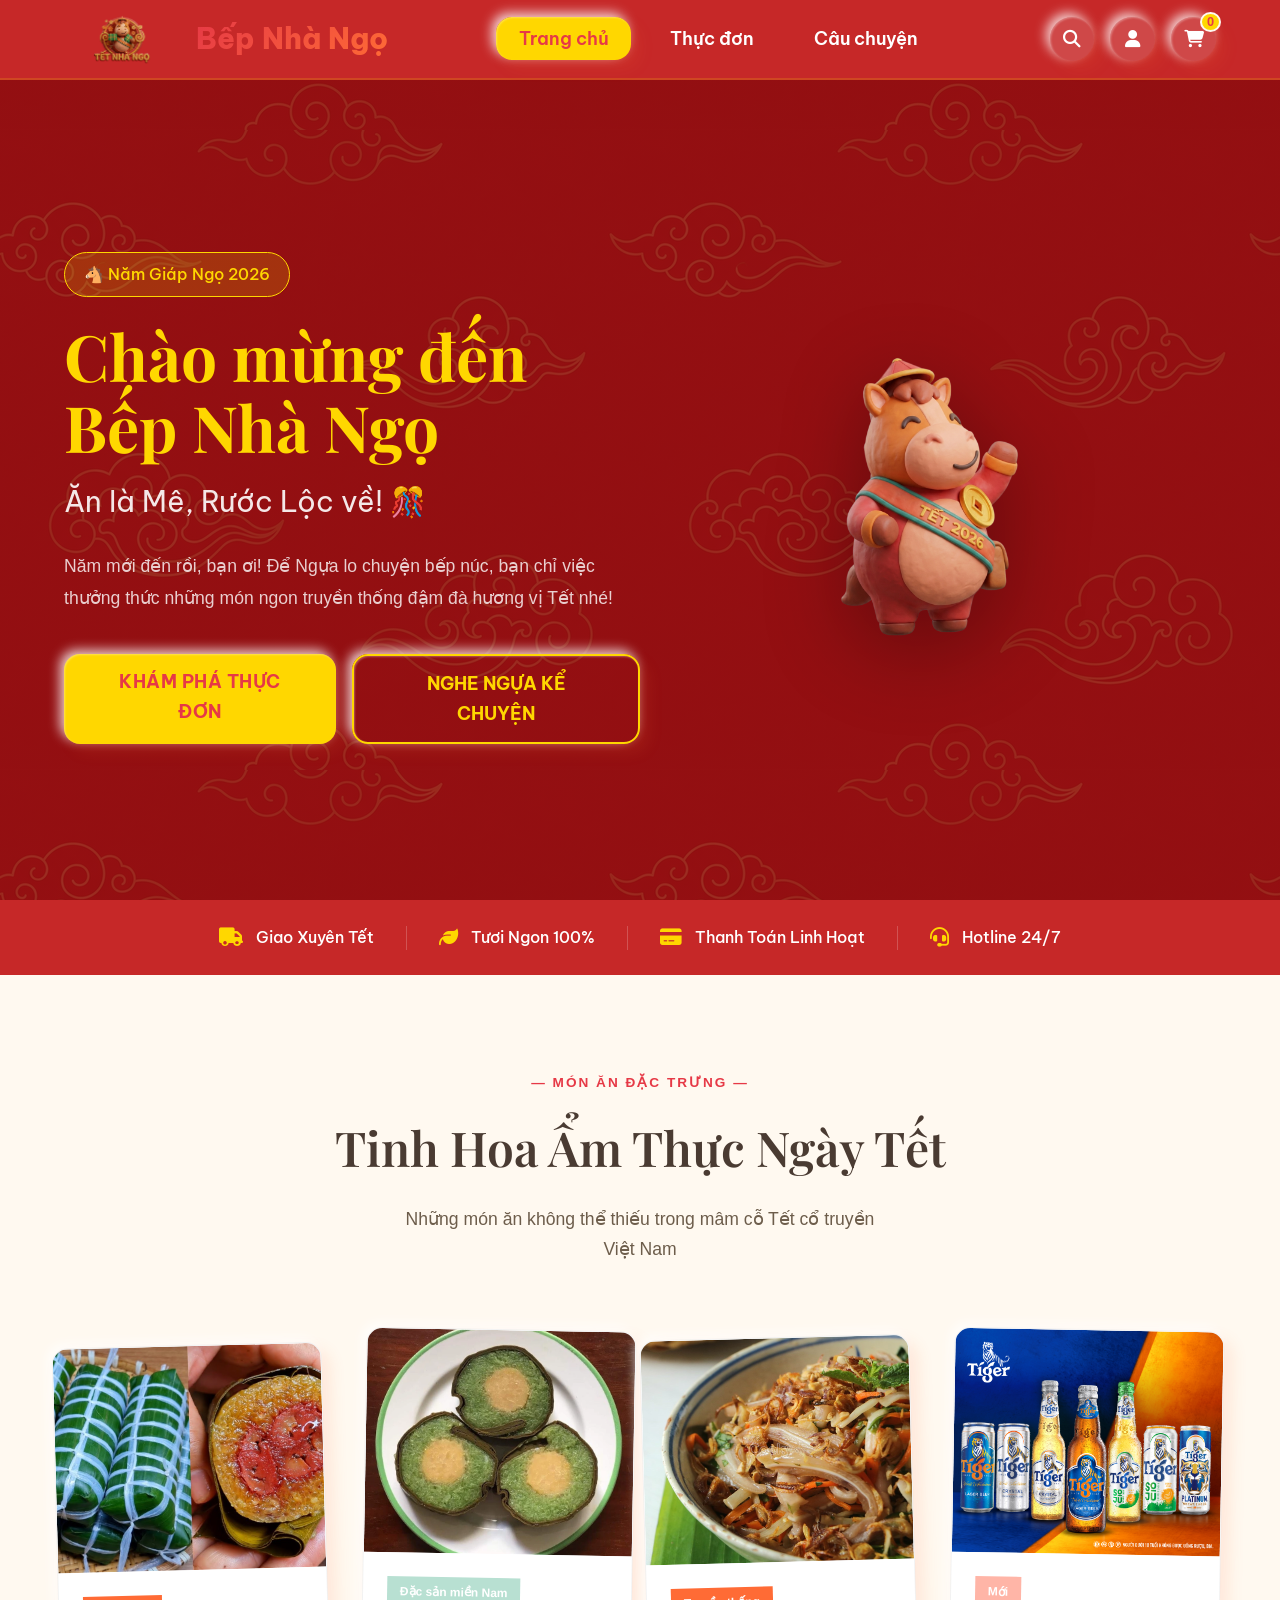
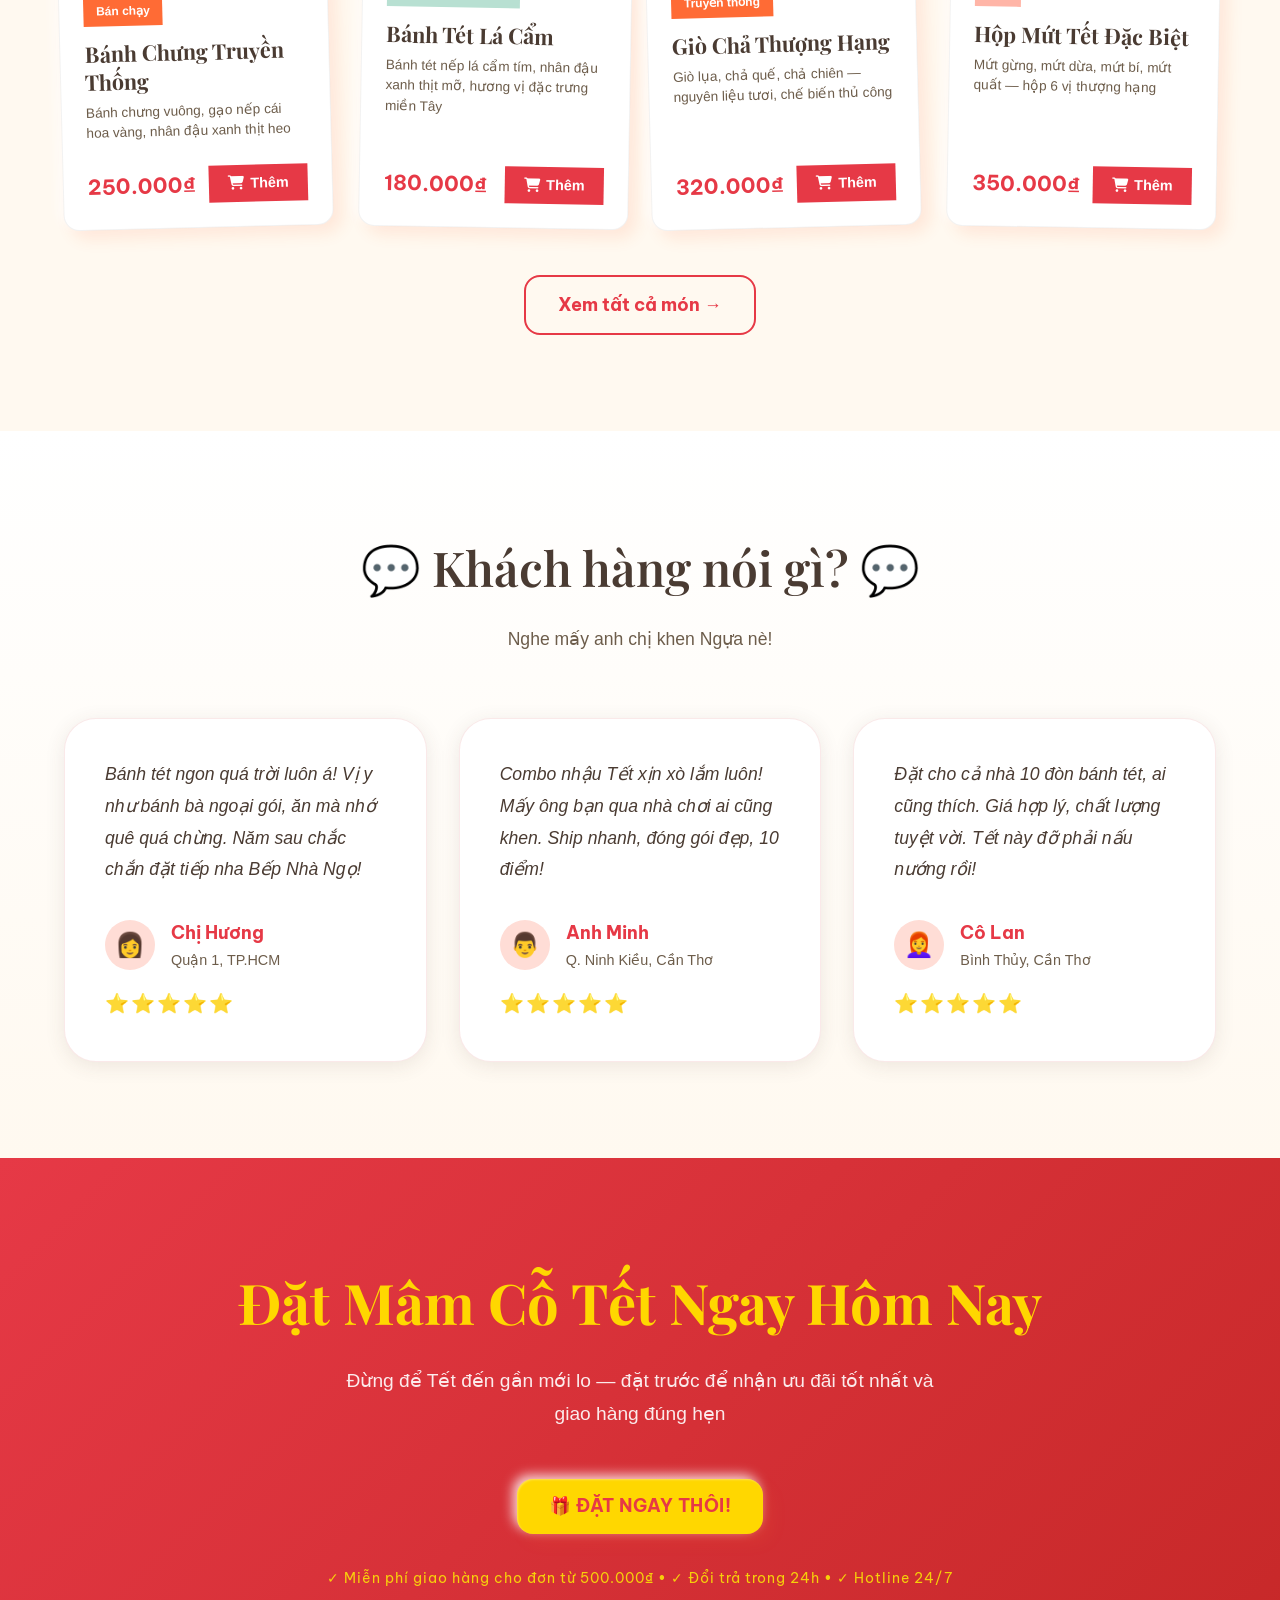
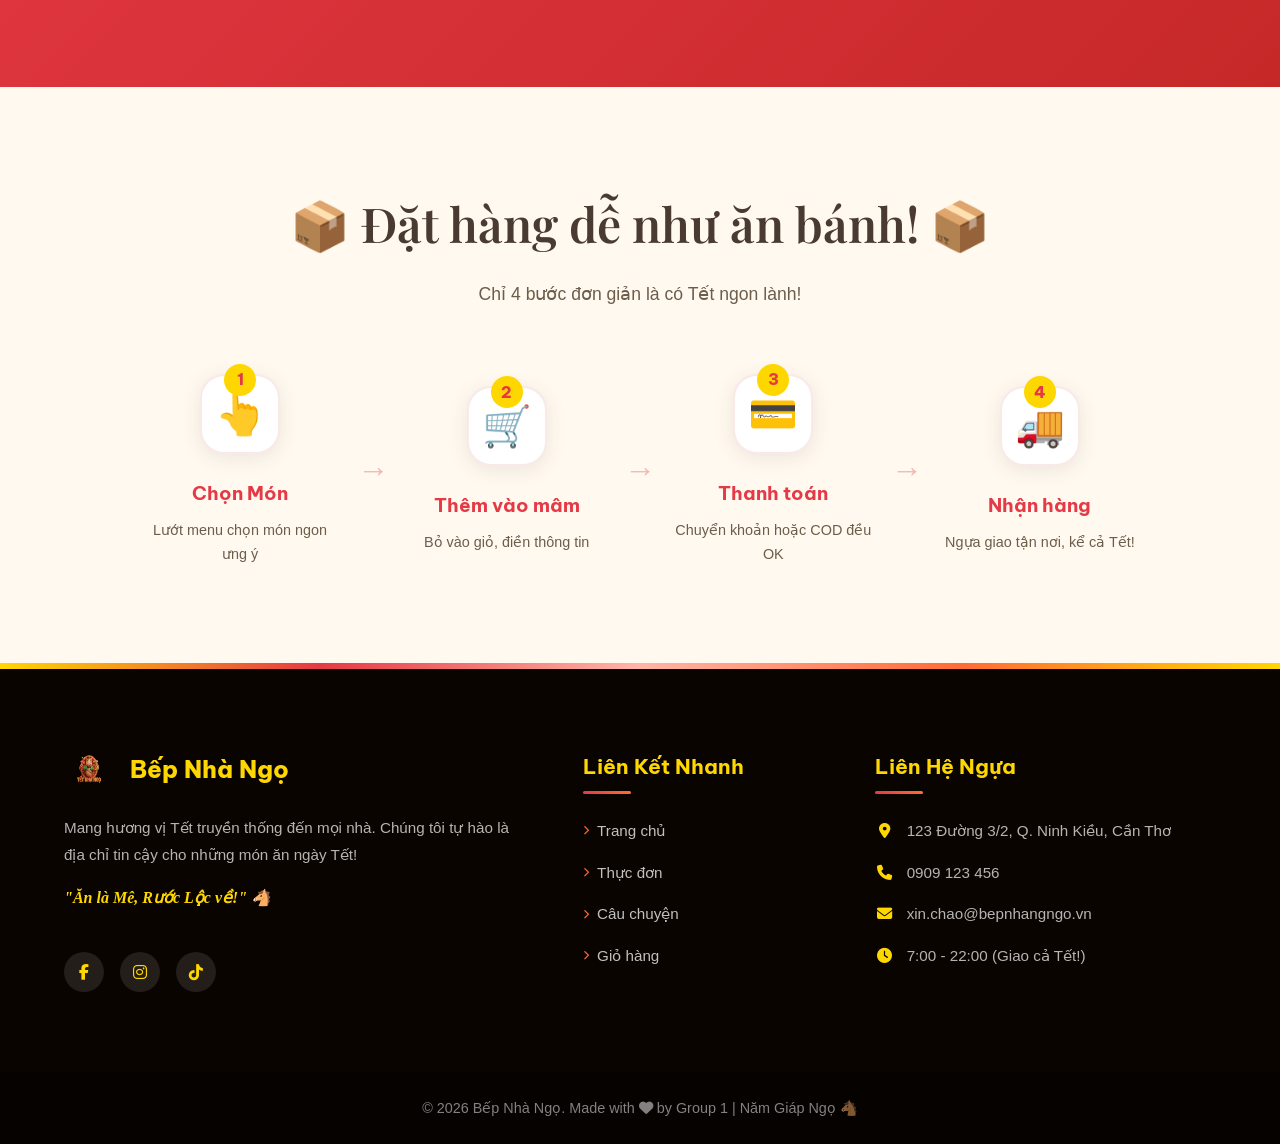
==== index.html @ ca0379df "sua login" ====
<!DOCTYPE html>
<html lang="vi">

<head>
    <!-- Khai báo bộ ký tự tiếng Việt và thiết lập giao diện responsive -->
    <meta charset="UTF-8">
    <meta name="viewport" content="width=device-width, initial-scale=1.0">

    <!-- Mô tả trang — hiển thị khi chia sẻ link hoặc tìm kiếm trên Google -->
    <meta name="description"
        content="Bếp Nhà Ngọ - Ăn là Mê, Rước Lộc về! Món ăn Tết truyền thống, giao hàng tận nơi tại Cần Thơ. Bánh tét, bánh chưng, đồ nhậu Tết chất lượng.">
    <title>Bếp Nhà Ngọ - Ăn là Mê, Rước Lộc về!</title>

    <!-- Google Fonts: Baloo 2 (tiêu đề vui), Nunito (nội dung), Cormorant Garamond (sang trọng), Inter (giao diện) -->
    <link rel="preconnect" href="https://fonts.googleapis.com">
    <link rel="preconnect" href="https://fonts.gstatic.com" crossorigin>
    <link
        href="https://fonts.googleapis.com/css2?family=Playfair+Display:wght@400;500;600;700&family=Be+Vietnam+Pro:wght@400;500;600;700&display=swap"
        rel="stylesheet">

    <!-- Favicon - icon nhỏ hiển thị trên tab trình duyệt -->
    <link rel="icon" type="image/png" href="assets/images/logo.png">

    <!-- Font Awesome - thư viện icon (giỏ hàng, tìm kiếm, mạng xã hội...) -->
    <link rel="stylesheet" href="https://cdnjs.cloudflare.com/ajax/libs/font-awesome/6.5.1/css/all.min.css">

    <!-- CSS: style.css (dùng chung) + index.css (riêng cho trang chủ) -->
    <link rel="stylesheet" href="assets/css/style.css">
    <link rel="stylesheet" href="assets/css/index.css">
</head>

<body>
    <!-- ======================== HEADER - Thanh điều hướng cố định trên cùng ======================== -->
    <header class="header">
        <!-- Logo - bấm vào sẽ về trang chủ. Nếu ảnh lỗi thì hiển chữ thay thế (onerror) -->
        <div class="logo">
            <a href="index.html">
                <img src="assets/images/logo.png" alt="Bếp Nhà Ngọ Logo"
                    onerror="this.style.display='none'; this.nextElementSibling.style.display='flex';">
                <span class="logo-text">Bếp Nhà Ngọ</span>
            </a>
        </div>

        <!-- Thanh điều hướng - class "active" đánh dấu trang đang xem -->
        <nav class="nav-links">
            <ul>
                <li><a href="index.html" class="nav-link active">Trang chủ</a></li>
                <li><a href="menu.html" class="nav-link">Thực đơn</a></li>
                <li><a href="story.html" class="nav-link">Câu chuyện</a></li>
            </ul>
        </nav>

        <!-- Các nút: tìm kiếm, tài khoản, giỏ hàng (có badge đếm số lượng) -->
        <div class="cart-button">
            <button class="icon-btn" aria-label="Tìm kiếm"><i class="fas fa-search"></i></button>
            <a href="login.html" class="icon-btn" aria-label="Tài khoản"><i class="fas fa-user"></i></a>
            <a href="cart.html" class="icon-btn cart" aria-label="Giỏ hàng">
                <i class="fas fa-shopping-cart"></i>
                <span class="cart-badge">0</span>
            </a>
        </div>
    </header>

    <main>
        <!-- ======================== HERO - Phần giới thiệu lớn nhất đầu trang ======================== -->
        <!-- Gồm: tiêu đề, slogan, mô tả, 2 nút hành động, và hình mascot bên phải -->
        <section class="hero-section">
            <div class="hero-text">
                <!-- Badge nhỏ — như cái nhãn nổi bật -->
                <div class="hero-badge">
                    <span>🐴</span> Năm Giáp Ngọ 2026
                </div>
                <h1 class="hero-title">
                    Chào mừng đến<br>
                    <span class="brand">Bếp Nhà Ngọ</span>
                </h1>
                <p class="hero-slogan">Ăn là Mê, Rước Lộc về! 🎊</p>
                <p class="hero-desc">
                    Năm mới đến rồi, bạn ơi! Để Ngựa lo chuyện bếp núc,
                    bạn chỉ việc thưởng thức những món ngon truyền thống
                    đậm đà hương vị Tết nhé!
                </p>
                <!-- 2 nút kêu gọi hành động (CTA) -->
                <div class="hero-actions">
                    <a href="menu.html" class="btn-primary">Khám Phá Thực Đơn</a>
                    <a href="story.html" class="btn-secondary">Nghe Ngựa Kể Chuyện</a>
                </div>
            </div>

            <!-- Hình mascot Ngựa — nếu ảnh chính lỗi thì dùng ảnh dự phòng -->
            <div class="hero-image">
                <img src="assets/images/hero-mascot.png" alt="Ngựa Mascot - Bếp Nhà Ngọ"
                    onerror="this.src='assets/images/mascot-fallback.png'">
            </div>
        </section>

        <!-- ======================== USP STRIP - Dải điểm nổi bật ======================== -->
        <!-- Hiển thị 4 cam kết: giao Tết, tươi ngon, thanh toán linh hoạt, hotline 24/7 -->
        <section class="usp-strip">
            <div class="usp1 usp-item">
                <i class="fas fa-truck"></i>
                <span>Giao Xuyên Tết</span>
            </div>
            <div class="div1 usp-divider"></div>
            <div class="usp2 usp-item">
                <i class="fas fa-leaf"></i>
                <span>Tươi Ngon 100%</span>
            </div>
            <div class="div2 usp-divider"></div>
            <div class="usp3 usp-item">
                <i class="fas fa-credit-card"></i>
                <span>Thanh Toán Linh Hoạt</span>
            </div>
            <div class="div3 usp-divider"></div>
            <div class="usp4 usp-item">
                <i class="fas fa-headset"></i>
                <span>Hotline 24/7</span>
            </div>
        </section>



        <!-- ======================== SẢN PHẨM NỔI BẬT ======================== -->
        <!-- Lưới 4 sản phẩm đặc trưng, mỗi cái là 1 <article> với ảnh, tag, tên, giá, nút thêm -->
        <section class="featured-products">
            <!-- Tiêu đề phần -->
            <div class="section-header">
                <p class="section-subtitle">— MÓN ĂN ĐẶC TRƯNG —</p>
                <h2 class="section-title">Tinh Hoa Ẩm Thực Ngày Tết</h2>
                <p class="section-desc">Những món ăn không thể thiếu trong mâm cỗ Tết cổ truyền Việt Nam</p>
            </div>
            <!-- Lưới sản phẩm 4 cột -->
            <div class="product-grid">
                <!-- Sản phẩm 1: Bánh Chưng -->
                <article class="product-card card">
                    <div class="card-img">
                        <img src="assets/images/product-banh-tet-chuoi-1.jpg" alt="Bánh Chưng Truyền Thống">
                    </div>
                    <div class="card-body">
                        <span class="card-tag hot">Bán chạy</span>
                        <h3>Bánh Chưng Truyền Thống</h3>
                        <p class="card-desc">Bánh chưng vuông, gạo nếp cái hoa vàng, nhân đậu xanh thịt heo</p>
                        <div class="card-bottom">
                            <p class="price">250.000₫</p>
                            <a href="detail.html" class="btn-add"><i class="fas fa-shopping-cart"></i> Thêm</a>
                        </div>
                    </div>
                </article>

                <!-- Sản phẩm 2: Bánh Tét -->
                <article class="product-card card">
                    <div class="card-img">
                        <img src="assets/images/product-banh-tet-dau-1.jpg" alt="Bánh Tét Lá Cẩm">
                    </div>
                    <div class="card-body">
                        <span class="card-tag special">Đặc sản miền Nam</span>
                        <h3>Bánh Tét Lá Cẩm</h3>
                        <p class="card-desc">Bánh tét nếp lá cẩm tím, nhân đậu xanh thịt mỡ, hương vị đặc trưng miền Tây
                        </p>
                        <div class="card-bottom">
                            <p class="price">180.000₫</p>
                            <a href="detail.html" class="btn-add"><i class="fas fa-shopping-cart"></i> Thêm</a>
                        </div>
                    </div>
                </article>

                <!-- Sản phẩm 3: Giò Chả -->
                <article class="product-card card">
                    <div class="card-img">
                        <img src="assets/images/product-combo-nhau.jpg"
                            alt="Giò Chả Thượng Hạng">
                    </div>
                    <div class="card-body">
                        <span class="card-tag trad">Truyền thống</span>
                        <h3>Giò Chả Thượng Hạng</h3>
                        <p class="card-desc">Giò lụa, chả quế, chả chiên — nguyên liệu tươi, chế biến thủ công</p>
                        <div class="card-bottom">
                            <p class="price">320.000₫</p>
                            <a href="detail.html" class="btn-add"><i class="fas fa-shopping-cart"></i> Thêm</a>
                        </div>
                    </div>
                </article>

                <!-- Sản phẩm 4: Mứt Tết -->
                <article class="product-card card">
                    <div class="card-img">
                        <img src="assets/images/product-bia-cao-cap.jpg" alt="Hộp Mứt Tết Đặc Biệt">
                    </div>
                    <div class="card-body">
                        <span class="card-tag new">Mới</span>
                        <h3>Hộp Mứt Tết Đặc Biệt</h3>
                        <p class="card-desc">Mứt gừng, mứt dừa, mứt bí, mứt quất — hộp 6 vị thượng hạng</p>
                        <div class="card-bottom">
                            <p class="price">350.000₫</p>
                            <a href="detail.html" class="btn-add"><i class="fas fa-shopping-cart"></i> Thêm</a>
                        </div>
                    </div>
                </article>
            </div>
            <!-- Nút dẫn sang trang thực đơn đầy đủ -->
            <div class="view-all-btn-container">
                <a href="menu.html" class="btn-outline">Xem tất cả món →</a>
            </div>
        </section>

        <!-- Testimonials Section -->
        <!-- ======================== ĐÁNH GIÁ KHÁCH HÀNG ======================== -->
        <!-- 3 thẻ đánh giá với nội dung, avatar, tên, địa chỉ, sao -->
        <section class="testimonials-section">
            <div class="testheader section-header">
                <h2 class="section-title">💬 Khách hàng nói gì? 💬</h2>
                <p class="section-desc">Nghe mấy anh chị khen Ngựa nè!</p>
            </div>
            <div class="testimonial-grid">
                <div class="testimonial-card">
                    <p class="test-text">
                        Bánh tét ngon quá trời luôn á! Vị y như bánh bà ngoại gói, ăn mà nhớ quê quá chừng.
                        Năm sau chắc chắn đặt tiếp nha Bếp Nhà Ngọ!
                    </p>
                    <div class="test-author">
                        <span class="test-avatar">👩</span>
                        <div class="test-info">
                            <h4>Chị Hương</h4>
                            <p>Quận 1, TP.HCM</p>
                        </div>
                    </div>
                    <div class="test-stars">⭐⭐⭐⭐⭐</div>
                </div>
                <div class="testimonial-card">
                    <p class="test-text">
                        Combo nhậu Tết xịn xò lắm luôn! Mấy ông bạn qua nhà chơi ai cũng khen.
                        Ship nhanh, đóng gói đẹp, 10 điểm!
                    </p>
                    <div class="test-author">
                        <span class="test-avatar">👨</span>
                        <div class="test-info">
                            <h4>Anh Minh</h4>
                            <p>Q. Ninh Kiều, Cần Thơ</p>
                        </div>
                    </div>
                    <div class="test-stars">⭐⭐⭐⭐⭐</div>
                </div>
                <div class="testimonial-card">
                    <p class="test-text">
                        Đặt cho cả nhà 10 đòn bánh tét, ai cũng thích. Giá hợp lý, chất lượng tuyệt vời.
                        Tết này đỡ phải nấu nướng rồi!
                    </p>
                    <div class="test-author">
                        <span class="test-avatar">👩‍🦰</span>
                        <div class="test-info">
                            <h4>Cô Lan</h4>
                            <p>Bình Thủy, Cần Thơ</p>
                        </div>
                    </div>
                    <div class="test-stars">⭐⭐⭐⭐⭐</div>
                </div>
            </div>
        </section>

        <!-- ======================== KÊU GỌI HÀNH ĐỘNG CUỐI TRANG ======================== -->
        <!-- Phần nền đỏ nổi bật, thúc giục khách đặt hàng ngay -->
        <!-- Final CTA -->
        <section class="final-cta">
            <h2 class="ctatitle">Đặt Mâm Cỗ Tết Ngay Hôm Nay</h2>
            <p class="ctadesc">Đừng để Tết đến gần mới lo — đặt trước để nhận ưu đãi tốt nhất và giao hàng đúng hẹn</p>
            <div class="ctabtns">
                <a href="menu.html" class="btn-primary">🎁 Đặt ngay thôi!</a>
            </div>
            <p class="ctatrust">✓ Miễn phí giao hàng cho đơn từ 500.000₫ • ✓ Đổi trả trong 24h • ✓ Hotline 24/7</p>
        </section>

        <!-- ======================== HƯỚNG DẪN ĐẶT HÀNG ======================== -->
        <!-- 4 bước: Chọn món → Thêm giỏ → Thanh toán → Nhận hàng -->
        <!-- Order Steps Section -->
        <section class="order-steps-section">
            <div class="order-header section-header">
                <h2 class="section-title">📦 Đặt hàng dễ như ăn bánh! 📦</h2>
                <p class="section-desc">Chỉ 4 bước đơn giản là có Tết ngon lành!</p>
            </div>
            <div class="steps-row">
                <div class="step">
                    <div class="step-number">1</div>
                    <div class="step-icon">👆</div>
                    <h3>Chọn Món</h3>
                    <p>Lướt menu chọn món ngon ưng ý</p>
                </div>
                <div class="step-arrow">→</div>
                <div class="step">
                    <div class="step-number">2</div>
                    <div class="step-icon">🛒</div>
                    <h3>Thêm vào mâm</h3>
                    <p>Bỏ vào giỏ, điền thông tin</p>
                </div>
                <div class="step-arrow">→</div>
                <div class="step">
                    <div class="step-number">3</div>
                    <div class="step-icon">💳</div>
                    <h3>Thanh toán</h3>
                    <p>Chuyển khoản hoặc COD đều OK</p>
                </div>
                <div class="step-arrow">→</div>
                <div class="step">
                    <div class="step-number">4</div>
                    <div class="step-icon">🚚</div>
                    <h3>Nhận hàng</h3>
                    <p>Ngựa giao tận nơi, kể cả Tết!</p>
                </div>
        </section>

    </main>

    <!-- ======================== FOOTER - Chân trang ======================== -->
    <!-- Gồm 3 cột: giới thiệu + mạng xã hội, liên kết nhanh, thông tin liên hệ -->
    <!-- Footer -->
    <footer class="footer">
        <!-- Đường kẻ trang trí gradient ở trên cùng footer -->
        <div class="footerdivider footer-deco"></div>
        <div class="footertop footer-content">
            <!-- Cột 1: Logo, mô tả, slogan, liên kết mạng xã hội -->
            <div class="footer-col">
                <div class="footer-brand">
                    <img src="assets/images/logo.png" alt="Bếp Nhà Ngọ">
                    <span class="footer-brand-text">Bếp Nhà Ngọ</span>
                </div>
                <p class="footer-text">Mang hương vị Tết truyền thống đến mọi nhà. Chúng tôi tự hào là địa chỉ tin cậy
                    cho những món ăn ngày Tết!</p>
                <p class="footer-slogan">"Ăn là Mê, Rước Lộc về!" 🐴</p>
                <div class="social">
                    <a href="#" aria-label="Facebook"><i class="fab fa-facebook-f"></i></a>
                    <a href="#" aria-label="Instagram"><i class="fab fa-instagram"></i></a>
                    <a href="#" aria-label="TikTok"><i class="fab fa-tiktok"></i></a>
                </div>
            </div>

            <!-- Cột 2: Các trang liên kết -->
            <div class="footer-col">
                <h4 class="footer-title">Liên Kết Nhanh</h4>
                <ul class="footer-links">
                    <li><a href="index.html"><i class="fas fa-chevron-right"></i> Trang chủ</a></li>
                    <li><a href="menu.html"><i class="fas fa-chevron-right"></i> Thực đơn</a></li>
                    <li><a href="story.html"><i class="fas fa-chevron-right"></i> Câu chuyện</a></li>
                    <li><a href="cart.html"><i class="fas fa-chevron-right"></i> Giỏ hàng</a></li>
                </ul>
            </div>

            <!-- Cột 3: Thông tin liên hệ (địa chỉ, sđt, email, giờ mở cửa) -->
            <div class="footer-col">
                <h4 class="footer-title">Liên Hệ Ngựa</h4>
                <ul class="contact">
                    <li><i class="fas fa-map-marker-alt"></i><span>123 Đường 3/2, Q. Ninh Kiều, Cần Thơ</span></li>
                    <li><i class="fas fa-phone"></i><span>0909 123 456</span></li>
                    <li><i class="fas fa-envelope"></i><span>xin.chao@bepnhangngo.vn</span></li>
                    <li><i class="fas fa-clock"></i><span>7:00 - 22:00 (Giao cả Tết!)</span></li>
                </ul>
            </div>
        </div>
        <!-- Dòng bản quyền cuối cùng -->
        <div class="footerbottom">
            <p>© 2026 Bếp Nhà Ngọ. Made with <i class="fas fa-heart"></i> by Group 1 | Năm Giáp Ngọ 🐴</p>
        </div>
    </footer>

    <!-- JavaScript chính của trang -->
    <script src="assets/js/main.js"></script>
</body>

</html>
---- assets/css/style.css ----
* {
  margin: 0;
  padding: 0;
  box-sizing: border-box;
}

:root {
  --pink-peach: #ffb5a7;
  --pink-light: #ffddd6;
  --mint: #b8e0d2;
  --mint-light: #d8f3ec;
  --red-tet: #e63946;
  --red-dark: #c62828;
  --gold: #ffd700;
  --gold-dark: #e6c200;
  --cream: #fff9f0;
  --brown-dark: #4a3b32;
  --brown-light: #6d5d4b;
  --coral: #ff6b35;
  --navy: #1a1a2e;
  --white: #ffffff;

  --shadow-clay:
    8px 8px 16px rgba(255, 107, 53, 0.12),
    -4px -4px 12px rgba(255, 255, 255, 0.8),
    inset 1px 1px 2px rgba(255, 255, 255, 0.3);

  --shadow-clay-hover:
    12px 12px 24px rgba(255, 107, 53, 0.2),
    -6px -6px 16px rgba(255, 255, 255, 0.9),
    inset 1px 1px 3px rgba(255, 255, 255, 0.4);

  --shadow-soft: 0 4px 20px rgba(74, 59, 50, 0.1);

  --radius: 1rem;
  --radius-lg: 1.5rem;
  --radius-xl: 2rem;
  --radius-full: 50rem;
}

@import url("https://fonts.googleapis.com/css2?family=Baloo+2:wght@500;600;700;800&family=Nunito:wght@400;500;600;700&display=swap");

body {
  min-height: 100vh;
  display: flex;
  flex-direction: column;
  font-family: "Nunito", sans-serif;
  color: var(--brown-dark);
  line-height: 1.7;
  background: var(--cream);
}

a {
  text-decoration: none;
  color: inherit;
  transition: all 0.3s ease;
}

img {
  max-width: 100%;
  display: block;
}

ul {
  list-style: none;
}

button {
  font-family: inherit;
  cursor: pointer;
  border: none;
}

main {
  flex: 1;
}

.header {
  position: fixed;
  top: 0;
  left: 0;
  right: 0;
  z-index: 100;
  padding: 1rem 5%;
  display: flex;
  justify-content: space-between;
  align-items: center;
  background: rgba(255, 249, 240, 0.85);
  backdrop-filter: blur(12px);
  -webkit-backdrop-filter: blur(12px);
  border-bottom: 1px solid rgba(255, 181, 167, 0.3);
  transition: all 0.3s ease;
}

.header.scrolled {
  background: rgba(255, 249, 240, 0.95);
  box-shadow: var(--shadow-soft);
}

.logo a {
  display: flex;
  align-items: center;
  gap: 0.6rem;
}

.logo img {
  height: 4.5rem;
  border-radius: var(--radius);
}

.logo-text {
  font-family: "Baloo 2", cursive;
  font-size: 1.8rem;
  font-weight: 800;
  background: linear-gradient(135deg, var(--red-tet), var(--coral));
  -webkit-background-clip: text;
  -webkit-text-fill-color: transparent;
  background-clip: text;
}

.nav {
  flex: 1;
  display: flex;
  justify-content: center;
}

.nav-list {
  display: flex;
  gap: 0.5rem;
}

.nav-link {
  font-family: "Baloo 2", cursive;
  font-weight: 600;
  font-size: 1rem;
  padding: 0.6rem 1.4rem;
  border-radius: var(--radius-full);
  background: transparent;
  color: var(--brown-dark);
  transition: all 0.3s ease;
  position: relative;
}

.nav-link:hover {
  background: var(--pink-light);
  transform: translateY(-2px);
}

.nav-link.active {
  background: linear-gradient(135deg, var(--red-tet), var(--coral));
  color: var(--white);
  box-shadow: var(--shadow-clay);
}

.header-actions {
  display: flex;
  gap: 0.6rem;
}

.icon-btn {
  width: 2.8rem;
  height: 2.8rem;
  border-radius: var(--radius-full);
  background: var(--white);
  display: flex;
  align-items: center;
  justify-content: center;
  color: var(--brown-dark);
  box-shadow: var(--shadow-clay);
  transition: all 0.3s ease;
  font-size: 1rem;
}

.icon-btn:hover {
  background: var(--pink-peach);
  transform: translateY(-3px);
  box-shadow: var(--shadow-clay-hover);
}

.icon-btn.cart {
  position: relative;
}

.cart-badge {
  position: absolute;
  top: -0.3rem;
  right: -0.3rem;
  background: var(--red-tet);
  color: var(--white);
  font-size: 0.7rem;
  font-weight: 700;
  min-width: 1.3rem;
  height: 1.3rem;
  border-radius: var(--radius-full);
  display: flex;
  align-items: center;
  justify-content: center;
  border: 2px solid var(--cream);
}

.section-head {
  text-align: center;
  margin-bottom: 3.5rem;
}

.section-title {
  font-family: "Baloo 2", cursive;
  font-size: 2.5rem;
  font-weight: 800;
  color: var(--brown-dark);
  margin-bottom: 0.8rem;
  position: relative;
  display: inline-block;
}

.section-title .emoji-left,
.section-title .emoji-right {
  position: absolute;
  top: 50%;
  transform: translateY(-50%);
  font-size: 2rem;
}

.section-title .emoji-left {
  left: -3.5rem;
}

.section-title .emoji-right {
  right: -3.5rem;
}

.section-desc {
  color: var(--brown-light);
  font-size: 1.1rem;
  max-width: 500px;
  margin: 0 auto;
}

.btn {
  display: inline-flex;
  align-items: center;
  gap: 0.6rem;
  font-family: "Baloo 2", cursive;
  font-weight: 700;
  border-radius: var(--radius-full);
  transition: all 0.3s ease;
  cursor: pointer;
}

.btn-primary {
  padding: 1rem 2.2rem;
  background: linear-gradient(135deg, var(--red-tet), var(--coral));
  color: var(--white);
  box-shadow: var(--shadow-clay);
  font-size: 1.1rem;
  text-transform: uppercase;
  letter-spacing: 0.5px;
}

.btn-primary:hover {
  transform: translateY(-4px);
  box-shadow: var(--shadow-clay-hover);
}

.btn-secondary {
  padding: 0.8rem 1.8rem;
  background: var(--white);
  color: var(--red-tet);
  border: 2px solid var(--red-tet);
  box-shadow: var(--shadow-clay);
}

.btn-secondary:hover {
  background: var(--red-tet);
  color: var(--white);
  transform: translateY(-3px);
}

.btn-cart {
  width: 100%;
  padding: 0.8rem;
  background: linear-gradient(135deg, var(--mint), #7bc9b7);
  color: var(--brown-dark);
  justify-content: center;
  border-radius: var(--radius);
  box-shadow: var(--shadow-clay);
  font-size: 0.95rem;
}

.btn-cart:hover {
  transform: translateY(-3px);
  box-shadow: var(--shadow-clay-hover);
}

.product-list {
  display: grid;
  grid-template-columns: repeat(auto-fill, minmax(16rem, 1fr));
  gap: 2rem;
  padding: 0 5%;
}

.card {
  background: var(--white);
  border-radius: var(--radius-xl);
  overflow: hidden;
  box-shadow: var(--shadow-clay);
  transition: all 0.4s ease;
  transform-origin: center bottom;
}

.card:nth-child(odd) {
  transform: rotate(-1.5deg);
}

.card:nth-child(even) {
  transform: rotate(1deg);
}

.card:nth-child(4n + 1) {
  margin-top: 1rem;
}

.card:nth-child(4n + 3) {
  margin-top: 0.5rem;
}

.card:hover {
  transform: rotate(0deg) translateY(-10px) scale(1.02);
  box-shadow: var(--shadow-clay-hover);
}

.card-img {
  position: relative;
  height: 14rem;
  overflow: hidden;
}

.card-img img {
  width: 100%;
  height: 100%;
  object-fit: cover;
  transition: transform 0.5s ease;
}

.card:hover .card-img img {
  transform: scale(1.1);
}

.tag {
  position: absolute;
  top: 0.8rem;
  left: 0.8rem;
  padding: 0.35rem 0.9rem;
  font-family: "Baloo 2", cursive;
  font-size: 0.75rem;
  font-weight: 700;
  color: var(--white);
  border-radius: var(--radius-full);
  box-shadow: var(--shadow-soft);
}

.tag.hot {
  background: linear-gradient(135deg, var(--gold), var(--gold-dark));
  color: var(--brown-dark);
}

.tag.new {
  background: linear-gradient(135deg, var(--mint), #7bc9b7);
  color: var(--brown-dark);
}

.tag.sale {
  background: linear-gradient(135deg, var(--red-tet), var(--coral));
}

.card-body {
  padding: 1.3rem;
}

.card-title {
  font-family: "Baloo 2", cursive;
  font-weight: 700;
  font-size: 1.1rem;
  margin-bottom: 0.4rem;
  color: var(--brown-dark);
}

.card-price {
  font-family: "Baloo 2", cursive;
  font-size: 1.3rem;
  font-weight: 800;
  color: var(--red-tet);
  margin-bottom: 0.8rem;
}

.footer {
  background: linear-gradient(180deg, var(--navy), #0f0f1a);
  color: var(--white);
  margin-top: auto;
  position: relative;
  overflow: hidden;
}

.footer-deco {
  height: 6px;
  background: linear-gradient(
    90deg,
    var(--pink-peach),
    var(--coral),
    var(--red-tet),
    var(--gold),
    var(--mint),
    var(--pink-peach)
  );
}

.footer-wave {
  position: absolute;
  top: 0;
  left: 0;
  width: 100%;
  height: 80px;
  background: var(--cream);
  clip-path: ellipse(60% 100% at 50% 0%);
}

.footer-content {
  display: grid;
  grid-template-columns: repeat(auto-fit, minmax(15rem, 1fr));
  gap: 2.5rem;
  padding: 4rem 5% 2.5rem;
  position: relative;
  z-index: 1;
}

.footer-col {
  display: flex;
  flex-direction: column;
}

.footer-brand {
  display: flex;
  align-items: center;
  gap: 0.8rem;
  margin-bottom: 1rem;
}

.footer-brand img {
  width: 50px;
  height: 50px;
  border-radius: var(--radius);
}

.footer-brand-text {
  font-family: "Baloo 2", cursive;
  font-size: 1.4rem;
  font-weight: 800;
  color: var(--gold);
}

.footer-title {
  font-family: "Baloo 2", cursive;
  font-weight: 700;
  font-size: 1.2rem;
  margin-bottom: 1.2rem;
  color: var(--gold);
  position: relative;
  padding-bottom: 0.6rem;
}

.footer-title::after {
  content: "";
  position: absolute;
  bottom: 0;
  left: 0;
  width: 3rem;
  height: 3px;
  background: linear-gradient(90deg, var(--red-tet), var(--coral));
  border-radius: var(--radius-full);
}

.footer-text {
  color: rgba(255, 255, 255, 0.75);
  line-height: 1.8;
  margin-bottom: 1.2rem;
  font-size: 0.95rem;
}

.footer-slogan {
  font-family: "Baloo 2", cursive;
  font-style: italic;
  color: var(--pink-peach);
  font-size: 1rem;
}

.social {
  display: flex;
  gap: 0.8rem;
  margin-top: 1rem;
}

.social a {
  width: 2.6rem;
  height: 2.6rem;
  background: rgba(255, 255, 255, 0.1);
  border-radius: var(--radius-full);
  display: flex;
  align-items: center;
  justify-content: center;
  transition: all 0.3s ease;
  font-size: 1rem;
}

.social a:hover {
  background: var(--red-tet);
  transform: translateY(-3px) rotate(5deg);
}

.footer-links li {
  margin-bottom: 0.7rem;
}

.footer-links a {
  color: rgba(255, 255, 255, 0.75);
  display: flex;
  align-items: center;
  gap: 0.5rem;
  font-size: 0.95rem;
  transition: all 0.3s ease;
}

.footer-links a:hover {
  color: var(--gold);
  padding-left: 0.5rem;
}

.footer-links i {
  font-size: 0.6rem;
  color: var(--coral);
}

.contact li {
  display: flex;
  gap: 1rem;
  margin-bottom: 0.8rem;
  color: rgba(255, 255, 255, 0.75);
  font-size: 0.95rem;
}

.contact i {
  color: var(--gold);
  width: 1.2rem;
  text-align: center;
  margin-top: 0.2rem;
}

.footer-bottom {
  text-align: center;
  padding: 1.5rem 5%;
  border-top: 1px solid rgba(255, 255, 255, 0.1);
  position: relative;
  z-index: 1;
}

.footer-bottom p {
  font-size: 0.9rem;
  color: rgba(255, 255, 255, 0.6);
}

.footer-bottom i.fa-heart {
  color: var(--red-tet);
}

@media (max-width: 768px) {
  .header {
    padding: 0.8rem 4%;
  }

  .logo-text {
    font-size: 1.3rem;
  }

  .nav {
    display: none;
  }

  .section-title {
    font-size: 1.8rem;
  }

  .section-title .emoji-left,
  .section-title .emoji-right {
    display: none;
  }

  .product-list {
    grid-template-columns: repeat(2, 1fr);
    gap: 1rem;
  }

  .card:nth-child(odd),
  .card:nth-child(even) {
    transform: rotate(0);
    margin-top: 0;
  }

  .footer-content {
    grid-template-columns: 1fr;
    text-align: center;
  }

  .footer-title::after {
    left: 50%;
    transform: translateX(-50%);
  }

  .social {
    justify-content: center;
  }

  .contact li {
    justify-content: center;
  }
}

@media (max-width: 480px) {
  .icon-btn {
    width: 2.4rem;
    height: 2.4rem;
  }

  .product-list {
    grid-template-columns: 1fr;
  }

  .btn-primary {
    padding: 0.8rem 1.5rem;
    font-size: 1rem;
  }
}
---- assets/css/index.css ----
/* ========================================================
   INDEX.CSS - CSS RIÊNG CHO TRANG CHỦ (index.html)
   Ghi đè một số style từ style.css cho phù hợp trang chủ
   ======================================================== */

/* Nhập style chung (dự phòng nếu chưa link trong HTML) */
@import url('style.css');

/* ================== CÁC NÚT BẤM TRÊNG TRANG CHỦ ================== */

/* Nút chính - nền vàng chữ đỏ, dùng ở hero và CTA */
.btn-primary {
    display: inline-block;
    padding: 0.8rem 2rem;
    background: var(--gold);
    color: var(--red-tet);
    border-radius: var(--radius);
    font-family: 'Be Vietnam Pro', sans-serif;
    font-weight: 700;
    font-size: 1.1rem;
    text-transform: uppercase;
    transition: all 0.3s ease;
    border: none;
    cursor: pointer;
    text-align: center;
}

.btn-primary:hover {
    transform: translateY(-2px);
    box-shadow: 0 5px 15px rgba(255, 247, 0, 0.4);
}

/* Nút phụ - viền vàng trong suốt, dùng ở hero */
.btn-secondary {
    display: inline-block;
    padding: 0.8rem 2rem;
    background: transparent;
    color: var(--gold);
    border: 2px solid var(--gold);
    border-radius: var(--radius);
    font-family: 'Be Vietnam Pro', sans-serif;
    font-weight: 700;
    font-size: 1.1rem;
    text-transform: uppercase;
    transition: all 0.3s ease;
    cursor: pointer;
    text-align: center;
}

.btn-secondary:hover {
    background: rgba(255, 247, 0, 0.1);
    transform: translateY(-2px);
}

/* Nút mua hàng - nền đỏ, chiếm hết chiều ngang card */
.btn-buy {
    display: inline-block;
    padding: 0.6rem 1.5rem;
    background: var(--red-tet);
    color: var(--white);
    border-radius: var(--radius);
    font-family: 'Be Vietnam Pro', sans-serif;
    font-weight: 600;
    transition: all 0.3s ease;
    text-align: center;
    width: 100%;
}

.btn-buy:hover {
    background: var(--red-dark);
    transform: translateY(-2px);
}

/* Nút viền đỏ - dùng cho "Xem tất cả món" */
.btn-outline {
    display: inline-block;
    padding: 0.8rem 2rem;
    background: transparent;
    color: var(--red-tet);
    border: 2px solid var(--red-tet);
    border-radius: var(--radius);
    font-family: 'Be Vietnam Pro', sans-serif;
    font-weight: 700;
    font-size: 1.1rem;
    transition: all 0.3s ease;
}

.btn-outline:hover {
    background: var(--red-tet);
    color: var(--white);
}

/* ================== CÁC PHẦN TRANG CHỦ ================== */

/* 1. HEADER - Ghi đè style header cho trang chủ 
   Cao 80px cố định, nền đỏ đậm */
.header {
    position: fixed;
    top: 0;
    left: 0;
    right: 0;
    z-index: 100;
    height: 80px;
    padding: 0 5%;
    display: flex;
    justify-content: space-between;
    align-items: center;
    background: var(--red-dark);
    border-bottom: 2px solid rgba(255, 247, 0, 0.15);
}

.logo a {
    display: flex;
    align-items: center;
    gap: 1rem;
}

/* Logo lớn hơn: 65px */
.logo img {
    height: 65px;
}

.logo-text {
    font-family: 'Be Vietnam Pro', sans-serif;
    font-size: 1.8rem;
    font-weight: 800;
    color: var(--gold);
}

/* Thanh điều hướng - các link nằm ngang */
.nav-links ul {
    display: flex;
    gap: 1rem;
}

.nav-link {
    font-family: 'Be Vietnam Pro', sans-serif;
    font-weight: 600;
    font-size: 1.1rem;
    padding: 0.6rem 1.4rem;
    border-radius: var(--radius);
    color: var(--white);
    transition: all 0.3s ease;
}

.nav-link:hover {
    background: rgba(255, 255, 255, 0.15);
}

.nav-link.active {
    background: var(--gold);
    color: var(--red-tet);
}

/* Cụm nút giỏ hàng, tìm kiếm, tài khoản */
.cart-button {
    display: flex;
    gap: 1rem;
}

/* Nút icon tròn trong header */
.icon-btn {
    width: 2.8rem;
    height: 2.8rem;
    border-radius: var(--radius-full);
    background: rgba(255, 255, 255, 0.15);
    display: flex;
    align-items: center;
    justify-content: center;
    color: var(--white);
    border: none;
    font-size: 1.1rem;
    cursor: pointer;
    transition: all 0.3s ease;
}

.icon-btn:hover {
    background: rgba(255, 255, 255, 0.25);
    transform: translateY(-2px);
}

.icon-btn.cart {
    position: relative;
}

/* Badge số lượng giỏ hàng - hình tròn vàng góc trên icon */
.cart-badge {
    position: absolute;
    top: -5px;
    right: -5px;
    background: var(--gold);
    color: var(--red-tet);
    width: 20px;
    height: 20px;
    border-radius: 50%;
    display: flex;
    align-items: center;
    justify-content: center;
    font-size: 0.8rem;
    font-weight: 700;
}

/* 2. HERO - Phần giới thiệu lớn đầu trang
   Nền đỏ đậm với hình mây trang trí, chia 2 cột: text + hình mascot */
.hero-section {
    position: relative;
    padding: 12rem 5% 6rem;
    background: linear-gradient(rgba(138, 16, 18, 0.85), rgba(138, 16, 18, 0.85)), url('../images/pattern-clouds-outline.png') repeat center center;
    background-size: auto;
    display: flex;
    align-items: center;
    justify-content: space-between;
    min-height: 100vh;
}

/* Nội dung text bên trái hero - giới hạn 600px */
.hero-text {
    flex: 1;
    max-width: 600px;
    z-index: 2;
}

/* Nhãn nhỏ "Năm Giáp Ngọ 2026" - viền vàng */
.hero-badge {
    display: inline-block;
    padding: 0.5rem 1.2rem;
    background: rgba(255, 247, 0, 0.15);
    color: var(--gold);
    border: 1px solid var(--gold);
    border-radius: var(--radius-full);
    font-family: 'Be Vietnam Pro', sans-serif;
    font-weight: 500;
    margin-bottom: 1.5rem;
}

/* Tiêu đề hero - font sang trọng, chữ vàng to */
.hero-title {
    font-family: 'Playfair Display', serif;
    font-size: 4rem;
    font-weight: 700;
    line-height: 1.1;
    color: var(--gold);
    margin-bottom: 1rem;
}

/* Slogan - chữ trắng to bên dưới tiêu đề */
.hero-slogan {
    font-family: 'Be Vietnam Pro', sans-serif;
    font-size: 1.8rem;
    color: rgba(255, 255, 255, 0.9);
    margin-bottom: 1.5rem;
}

/* Mô tả ngắn - chữ trắng mờ, dãn dòng thoáng */
.hero-desc {
    font-size: 1.1rem;
    color: rgba(255, 255, 255, 0.8);
    margin-bottom: 2.5rem;
    line-height: 1.8;
}

/* 2 nút CTA nằm ngang - gap 1rem */
.hero-actions {
    display: flex;
    gap: 1rem;
}

/* Hình mascot bên phải - có bóng đổ và bay lên xuống */
.hero-image {
    flex: 1;
    display: flex;
    justify-content: center;
    z-index: 2;
}

.hero-image img {
    max-width: 100%;
    height: auto;
    filter: drop-shadow(0 20px 40px rgba(0, 0, 0, 0.3));
    animation: float 6s ease-in-out infinite; /* Bay lên xuống vô hạn */
}

/* Hiệu ứng bay lên xuống cho mascot */
@keyframes float {

    0%,
    100% {
        transform: translateY(0);
    }

    50% {
        transform: translateY(-20px);
    }
}

/* 3. USP STRIP - Dải điểm nổi bật
   4 cam kết nằm ngang, ngăn cách bởi đường kẻ dọc */
.usp-strip {
    display: flex;
    justify-content: center;
    align-items: center;
    background: var(--red-dark);
    padding: 1.5rem 5%;
}

/* Mỗi cam kết: icon + chữ nằm ngang */
.usp-item {
    display: flex;
    align-items: center;
    gap: 0.8rem;
    color: var(--white);
    font-family: 'Be Vietnam Pro', sans-serif;
    font-weight: 500;
    padding: 0 2rem;
}

/* Icon cam kết - màu vàng */
.usp-item i {
    color: var(--gold);
    font-size: 1.2rem;
}

/* Đường kẻ dọc ngăn cách giữa các cam kết */
.usp-divider {
    width: 1px;
    height: 24px;
    background: rgba(255, 255, 255, 0.2);
}

/* 3.5 KHUYẾN MÃI ĐẶC BIỆT
   Banner nền vàng, box trắng có bóng râm kiểu retro */
.special-offer {
    padding: 3rem 5%;
    background: var(--gold);
    display: flex;
    justify-content: center;
}

/* Box khuyến mãi - nền trắng, viền đen, bóng retro (8px 8px) */
.offer-content {
    background: var(--white);
    border: 2px solid var(--brown-dark);
    display: flex;
    align-items: center;
    justify-content: space-between;
    padding: 2rem 4rem;
    border-radius: var(--radius);
    max-width: 1000px;
    width: 100%;
    gap: 2rem;
    box-shadow: 8px 8px 0px var(--brown-dark); /* Bóng kiểu retro */
}

/* Emoji to bên trái */
.offer-icon {
    font-size: 3rem;
}

/* Phần text giữa (co dãn) */
.offer-text {
    flex: 1;
}

/* Tiêu đề khuyến mãi - font sang trọng, đỏ đậm */
.offer-title {
    font-family: 'Playfair Display', serif;
    font-size: 2rem;
    font-weight: 700;
    color: var(--red-dark);
    margin-bottom: 0.5rem;
}

/* Mô tả khuyến mãi */
.offer-desc {
    font-size: 1.1rem;
    color: var(--brown-light);
}

/* Nút khuyến mãi - không xuống dòng */
.offer-btn {
    white-space: nowrap;
}


/* 4. SẢN PHẨM NỔI BẬT
   Lưới 4 card sản phẩm, mỗi card có: ảnh, tag, tên, mô tả, giá, nút thêm */
.featured-products {
    padding: 6rem 5%;
    background: var(--cream);
}

/* Tiêu đề căn giữa */
.section-header {
    text-align: center;
    margin-bottom: 4rem;
}

/* Dòng phụ đề nhỏ - chữ đỏ in hoa, cách ký tự rộng */
.section-subtitle {
    font-size: 0.85rem;
    font-weight: 700;
    color: var(--red-tet);
    letter-spacing: 2px;
    margin-bottom: 0.8rem;
    text-transform: uppercase;
}

/* Tiêu đề chính - font sang trọng Playfair Display */
.section-header .section-title {
    font-family: 'Playfair Display', serif;
    font-size: 3rem;
    color: var(--brown-dark);
    margin-bottom: 1rem;
    font-weight: 600;
}

/* Mô tả bên dưới tiêu đề */
.section-header .section-desc {
    font-size: 1.1rem;
    color: var(--brown-light);
}

/* Lưới sản phẩm - tự động căn đều, tối thiểu 250px mỗi cột */
.product-grid {
    display: grid;
    grid-template-columns: repeat(auto-fit, minmax(250px, 1fr));
    gap: 1.5rem;
    max-width: 1200px;
    margin: 0 auto 3rem;
}

/* Thẻ sản phẩm - nền trắng, bóng nhẹ, hover nổi lên */
.card {
    background: var(--white);
    border-radius: var(--radius);
    border: 1px solid rgba(0, 0, 0, 0.05);
    box-shadow: var(--shadow-clay);
    transition: all 0.3s ease;
    display: flex;
    flex-direction: column;
    overflow: hidden;
}

.card:hover {
    transform: translateY(-5px);
    box-shadow: var(--shadow-clay-hover);
}

/* Khung ảnh vuông (aspect-ratio: 1) */
.card-img {
    overflow: hidden;
    position: relative;
    aspect-ratio: 1;
}

/* Ảnh lấp đầy khung, cắt nếu cần (object-fit: cover) */
.card-img img {
    width: 100%;
    height: 100%;
    object-fit: cover;
    transition: transform 0.5s ease;
}

/* Hover card: ảnh zoom nhẹ 1.05 lần */
.card:hover .card-img img {
    transform: scale(1.05);
}

/* Phần body: chứa tag, tên, mô tả, giá, nút */
.card-body {
    display: flex;
    flex-direction: column;
    flex: 1;                     /* Co dãn lấp đầy card */
    text-align: left;
    padding: 1.5rem;
}

/* Nhãn tag góc trên (đỏ = bán chạy, cam = đặc sản, hồng = mới) */
.card-tag {
    display: inline-block;
    padding: 0.3rem 0.8rem;
    border-radius: var(--radius-sm);
    font-size: 0.75rem;
    font-weight: 700;
    color: var(--white);
    margin-bottom: 0.8rem;
    width: fit-content;
}

/* Tag đỏ: "Bán chạy" và "Truyền thống" */
.card-tag.hot,
.card-tag.trad {
    background: var(--coral);
}

/* Tag cam: "Đặc sản miền Nam" */
.card-tag.special {
    background: var(--mint);
}

/* Tag hồng: "Mới" */
.card-tag.new {
    background: var(--pink-peach);
}

/* Tên sản phẩm - font sang trọng */
.card-body h3 {
    font-family: 'Playfair Display', serif;
    font-size: 1.35rem;
    font-weight: 700;
    color: var(--brown-dark);
    margin-bottom: 0.5rem;
    line-height: 1.3;
}

/* Mô tả ngắn - flex:1 để đẩy giá + nút xuống dưới */
.card-desc {
    font-size: 0.85rem;
    color: var(--brown-light);
    margin-bottom: 1.5rem;
    line-height: 1.5;
    flex: 1;
}

/* Hàng cuối card: giá bên trái, nút bên phải */
.card-bottom {
    display: flex;
    justify-content: space-between;
    align-items: center;
    margin-top: auto;            /* Luôn dính dưới cùng card */
}

/* Giá tiền - chữ đỏ to, đậm */
.card-body .price {
    font-family: 'Be Vietnam Pro', sans-serif;
    font-size: 1.3rem;
    font-weight: 700;
    color: var(--red-tet);
    margin: 0;
}

/* Nút "Thêm" vào giỏ hàng - nhỏ gọn trên mỗi card */
.btn-add {
    display: inline-flex;
    align-items: center;
    gap: 0.4rem;
    padding: 0.4rem 1.2rem;
    background: var(--red-tet);
    color: var(--white);
    border-radius: var(--radius-sm);
    font-size: 0.9rem;
    font-weight: 600;
    transition: all 0.3s ease;
    border: none;
    cursor: pointer;
}

/* Hover: đỏ đậm hơn, bay lên 2px */
.btn-add:hover {
    background: var(--red-dark);
    color: var(--white);
    transform: translateY(-2px);
}

/* Container căn giữa cho nút "Xem tất cả món" */
.view-all-btn-container {
    text-align: center;
}



/* 6. ĐÁNH GIÁ KHÁCH HÀNG
   Lưới 3 thẻ, mỗi thẻ gồm: nội dung, avatar, tên, sao */
.testimonials-section {
    padding: 6rem 5%;
    background: var(--white);
    background-image: linear-gradient(180deg, var(--white) 0%, var(--cream) 100%);
}

/* Lưới tự co giãn - tối thiểu 320px/thẻ */
.testimonial-grid {
    display: grid;
    grid-template-columns: repeat(auto-fit, minmax(320px, 1fr));
    gap: 2rem;
    max-width: 1200px;
    margin: 0 auto;
}

/* Thẻ đánh giá - nền trắng, bo tròn lớn, viền đỏ nhạt */
.testimonial-card {
    background: var(--white);
    padding: 2.5rem;
    border-radius: var(--radius-xl);
    box-shadow: var(--shadow-soft);
    position: relative;
    border: 1px solid rgba(204, 39, 41, 0.1);
}

/* Nội dung đánh giá - chữ nghiêng, dãn dòng thoáng */
.test-text {
    font-size: 1.1rem;
    font-style: italic;
    color: var(--brown-dark);
    margin-bottom: 2rem;
    line-height: 1.8;
}

/* Hàng tác giả: avatar + tên nằm ngang */
.test-author {
    display: flex;
    align-items: center;
    gap: 1rem;
    margin-bottom: 1rem;
}

/* Avatar tròn 50px - nền hồng nhạt, căn emoji giữa */
.test-avatar {
    width: 50px;
    height: 50px;
    background: var(--pink-light);
    border-radius: 50%;
    display: flex;
    align-items: center;
    justify-content: center;
    font-size: 1.5rem;
}

/* Tên khách hàng - chữ đỏ */
.test-info h4 {
    font-family: 'Be Vietnam Pro', sans-serif;
    color: var(--red-tet);
    font-size: 1.1rem;
}

/* Mô tả khách (VD: "Khách quen") */
.test-info p {
    font-size: 0.9rem;
    color: var(--brown-light);
}

/* Sao đánh giá - vàng đậm, cách đều 2px */
.test-stars {
    color: var(--gold-dark);
    font-size: 1.2rem;
    letter-spacing: 2px;
}

/* 7. KÊU GỌI HÀNH ĐỘNG (CTA)
   Nền đỏ gradient, chữ vàng, nút đặt hàng nổi bật */
.final-cta {
    padding: 6rem 5%;
    background: linear-gradient(135deg, var(--red-tet) 0%, var(--red-dark) 100%);
    text-align: center;
    color: var(--white);
}

/* Tiêu đề CTA - chữ vàng siêu to, font sang trọng */
.ctatitle {
    font-family: 'Playfair Display', serif;
    font-size: 3.5rem;
    color: var(--gold);
    margin-bottom: 1rem;
}

/* Mô tả CTA - chữ trắng mờ, giới hạn 600px căn giữa */
.ctadesc {
    font-size: 1.2rem;
    margin-bottom: 3rem;
    color: rgba(255, 255, 255, 0.9);
    max-width: 600px;
    margin-left: auto;
    margin-right: auto;
}

/* Khoảng cách dưới nút CTA */
.ctabtns {
    margin-bottom: 2rem;
}

/* Dòng cam kết nhỏ (VD: "Miễn phí giao hàng...") */
.ctatrust {
    font-family: 'Be Vietnam Pro', sans-serif;
    font-size: 0.9rem;
    color: rgba(255, 247, 0, 0.8);
    letter-spacing: 1px;
}

/* 8. CÁC BƯỚC ĐẶT HÀNG
   4 bước nằm ngang: Chọn món → Thêm giỏ → Thanh toán → Nhận hàng */
.order-steps-section {
    padding: 6rem 5%;
    background: var(--cream);
}

/* Hàng 4 bước nằm ngang, giãn đều, tối đa 1000px */
.steps-row {
    display: flex;
    justify-content: space-between;
    align-items: center;
    max-width: 1000px;
    margin: 0 auto;
}

/* Mỗi bước: số thứ tự tròn + icon to + tiêu đề + mô tả */
.step {
    text-align: center;
    width: 200px;
    position: relative;
}

/* Số bước - hình tròn vàng góc trên, đè lên icon */
.step-number {
    position: absolute;
    top: -10px;
    left: 50%;
    transform: translateX(-50%);
    width: 32px;
    height: 32px;
    background: var(--gold);
    color: var(--red-tet);
    border-radius: 50%;
    display: flex;
    align-items: center;
    justify-content: center;
    font-family: 'Be Vietnam Pro', sans-serif;
    font-weight: 800;
}

/* Ô icon tròn 80px - nền trắng, bóng nhẹ, viền đỏ nhạt */
.step-icon {
    width: 80px;
    height: 80px;
    background: var(--white);
    border-radius: var(--radius-lg);
    display: flex;
    align-items: center;
    justify-content: center;
    font-size: 2.5rem;
    margin: 0 auto 1.5rem;
    box-shadow: var(--shadow-soft);
    border: 2px solid rgba(204, 39, 41, 0.1);
}

/* Tên bước - chữ đỏ, font Be Vietnam Pro */
.step h3 {
    font-family: 'Be Vietnam Pro', sans-serif;
    color: var(--red-tet);
    margin-bottom: 0.5rem;
}

/* Mô tả bước - chữ nhỏ xám */
.step p {
    font-size: 0.9rem;
    color: var(--brown-light);
}

/* Mũi tên → giữa các bước - đỏ nhạt */
.step-arrow {
    font-size: 2rem;
    color: rgba(204, 39, 41, 0.3);
}

/* 9. MENU & GALLERY - Phần đen sang trọng
   Nền tối, chữ vàng, icon thực đơn tròn + lưới 3 ảnh */
.menu-and-gallery {
    padding: 5rem 5%;
    background: linear-gradient(180deg, #1A0A00 0%, #0D0500 100%);
    text-align: center;
    position: relative;
    color: var(--gold);
}

/* Đường viền vàng trang trí: --- ◆ --- */
.gold-edge {
    display: flex;
    align-items: center;
    justify-content: center;
    gap: 1rem;
    margin: 3rem 0;
}

/* Đường kẻ vàng mờ dần 2 đầu (gradient → transparent) */
.mg-line {
    width: 100px;
    height: 1px;
    background: linear-gradient(90deg, transparent, var(--gold), transparent);
}

/* Hình thoi nhỏ ◆ giữa 2 đường kẻ */
.mg-diamond {
    font-size: 0.8rem;
}

/* Hoa văn góc trên (VD: ✦ ✦ ✦) - mờ 60% */
.corner-tl {
    font-size: 1.5rem;
    letter-spacing: 0.5rem;
    opacity: 0.6;
    margin-bottom: 2rem;
}

/* Tiêu đề lớn phần gallery - font sang trọng */
.mg-title {
    font-family: 'Playfair Display', serif;
    font-size: 3.5rem;
    margin-bottom: 0.5rem;
}

/* Phụ đề - chữ trắng mờ 60% */
.mg-subtitle {
    font-family: 'Be Vietnam Pro', sans-serif;
    color: rgba(255, 255, 255, 0.6);
    margin-bottom: 3rem;
}

/* Hàng icon thực đơn - 3 hình tròn nằm ngang, gap 4rem */
.mg-icons {
    display: flex;
    justify-content: center;
    gap: 4rem;
    margin-bottom: 4rem;
}

/* Mỗi mục icon: ảnh tròn + tên bên dưới */
.mg-icon-item {
    display: flex;
    flex-direction: column;
    align-items: center;
    gap: 1rem;
}

/* Khung ảnh tròn 100px - viền vàng nhạt */
.mg-icon-img {
    width: 100px;
    height: 100px;
    border-radius: 50%;
    overflow: hidden;
    border: 3px solid rgba(255, 247, 0, 0.3);
    transition: all 0.3s ease;
}

/* Hover: viền vàng rõ, phóng nhẹ 1.05 */
.mg-icon-img:hover {
    border-color: var(--gold);
    transform: scale(1.05);
}

/* Ảnh trong khung tròn - lấp đầy, cắt nếu cần */
.mg-icon-img img {
    width: 100%;
    height: 100%;
    object-fit: cover;
}

/* Tên danh mục bên dưới icon */
.mg-icon-item span {
    font-family: 'Be Vietnam Pro', sans-serif;
    font-weight: 500;
}

/* Dải phân cách giữa icon và gallery (✦ ✦ ✦) */
.mid-divider {
    font-size: 2rem;
    letter-spacing: 1rem;
    opacity: 0.5;
    margin: 4rem 0;
}

/* Lưới 3 ảnh vuông - hover zoom nhẹ, có lớp phủ tối ở đáy */
.mg-gallery {
    display: grid;
    grid-template-columns: repeat(3, 1fr);
    gap: 1.5rem;
    max-width: 1000px;
    margin: 0 auto;
}

/* Mỗi ô ảnh vuông - viền vàng nhạt, bo tròn */
.mg-gallery-img {
    border-radius: var(--radius-lg);
    overflow: hidden;
    aspect-ratio: 1;
    position: relative;
    border: 1px solid rgba(255, 247, 0, 0.2);
}

/* Lớp phủ tối gradient từ giữa xuống đáy (50% → 100%) */
.mg-gallery-img::after {
    content: '';
    position: absolute;
    inset: 0;
    background: linear-gradient(180deg, transparent 50%, rgba(0, 0, 0, 0.5) 100%);
}

/* Ảnh lấp đầy ô, chuyển động zoom mượt 0.5s */
.mg-gallery-img img {
    width: 100%;
    height: 100%;
    object-fit: cover;
    transition: transform 0.5s ease;
}

/* Hover: zoom ảnh 1.1 lần */
.mg-gallery-img:hover img {
    transform: scale(1.1);
}

/* 10. FOOTER TRANG CHỦ - Ghi đè layout footer
   3 cột: 2fr (thông tin) + 1fr (link) + 1.5fr (liên hệ) */
.footer {
    background: #0A0400;
    color: var(--white);
    position: relative;
}

/* Đường gradient 6px trên cùng footer */
.footer-deco {
    height: 6px;
    background: linear-gradient(90deg, var(--gold), var(--red-tet), var(--pink-peach), var(--coral), var(--gold));
}

/* Lưới 3 cột không đều: cột 1 rộng nhất, cột 2 hẹp nhất */
.footer-content {
    display: grid;
    grid-template-columns: 2fr 1fr 1.5fr;
    gap: 4rem;
    padding: 5rem 5%;
    max-width: 1400px;
    margin: 0 auto;
}

/* Logo + tên thương hiệu nằm ngang */
.footer-brand {
    display: flex;
    align-items: center;
    gap: 1rem;
    margin-bottom: 1.5rem;
}

/* Logo 40px chiều cao */
.footer-brand img {
    height: 40px;
}

/* Tên "Bếp Nhà Ngọ" - chữ vàng đậm */
.footer-brand-text {
    font-family: 'Be Vietnam Pro', sans-serif;
    font-size: 1.5rem;
    font-weight: 800;
    color: var(--gold);
}

/* Mô tả footer - trắng mờ 70% */
.footer-text {
    color: rgba(255, 255, 255, 0.7);
    margin-bottom: 1rem;
}

/* Slogan vàng đậm - nổi bật hơn text thường */
.footer-slogan {
    color: var(--gold);
    font-weight: 600;
    margin-bottom: 1.5rem;
}

/* Icon mạng xã hội - tròn 40px, hover đổ + bay lên */
.social {
    display: flex;
    gap: 1rem;
}

.social a {
    width: 40px;
    height: 40px;
    border-radius: 50%;
    background: rgba(255, 255, 255, 0.1);
    display: flex;
    align-items: center;
    justify-content: center;
    color: var(--gold);
    transition: all 0.3s ease;
}

.social a:hover {
    background: var(--red-tet);
    transform: translateY(-3px);
}

/* Tiêu đề cột footer - chữ vàng */
.footer-title {
    font-family: 'Be Vietnam Pro', sans-serif;
    font-size: 1.3rem;
    color: var(--gold);
    margin-bottom: 1.5rem;
}

/* Danh sách link và thông tin liên hệ - hover chuyển vàng */
.footer-links li,
.contact li {
    margin-bottom: 1rem;
    display: flex;
    align-items: flex-start;
    gap: 0.8rem;
    color: rgba(255, 255, 255, 0.7);
    transition: color 0.3s ease;
}

.footer-links a:hover {
    color: var(--gold);
}

/* Icon liên hệ màu vàng */
.contact i {
    color: var(--gold);
    margin-top: 5px;
}

/* Dòng bản quyền cuối cùng - nền tối hơn */
.footerbottom {
    text-align: center;
    padding: 1.5rem;
    background: #050200;
    color: rgba(255, 255, 255, 0.5);
    font-size: 0.9rem;
}

/* ================== RESPONSIVE - GIAO DIỆN TRÊEN MÀN HÌNH NHỎ ================== */

/* Tablet: hero xuống dòng, ẩn mũi tên bước, gallery wrap */
@media (max-width: 968px) {
    .hero-section {
        flex-direction: column;
        text-align: center;
        padding-top: 8rem;
    }

    .hero-actions {
        justify-content: center;
    }

    .hero-image {
        margin-top: 3rem;
    }

    .steps-row {
        flex-wrap: wrap;
        gap: 2rem;
        justify-content: center;
    }

    .step-arrow {
        display: none;
    }

    .mg-icons {
        flex-wrap: wrap;
        gap: 2rem;
    }

    .footer-content {
        grid-template-columns: 1fr 1fr;
    }
}

/* Mobile: ẩn nav, USP 2 cột, gallery 1 cột */
@media (max-width: 768px) {
    .header {
        padding: 0 4%;
    }

    .nav-links {
        display: none;
    }

    .usp-strip {
        flex-wrap: wrap;
    }

    .usp-divider {
        display: none;
    }

    .usp-item {
        width: 45%;
        margin-bottom: 1rem;
        justify-content: center;
    }

    .hero-title {
        font-size: 2.8rem;
    }

    .mg-gallery {
        grid-template-columns: 1fr;
    }

    .offer-content {
        flex-direction: column;
        text-align: center;
        padding: 1.5rem;
    }

    .footer-content {
        grid-template-columns: 1fr;
        gap: 2rem;
    }
}
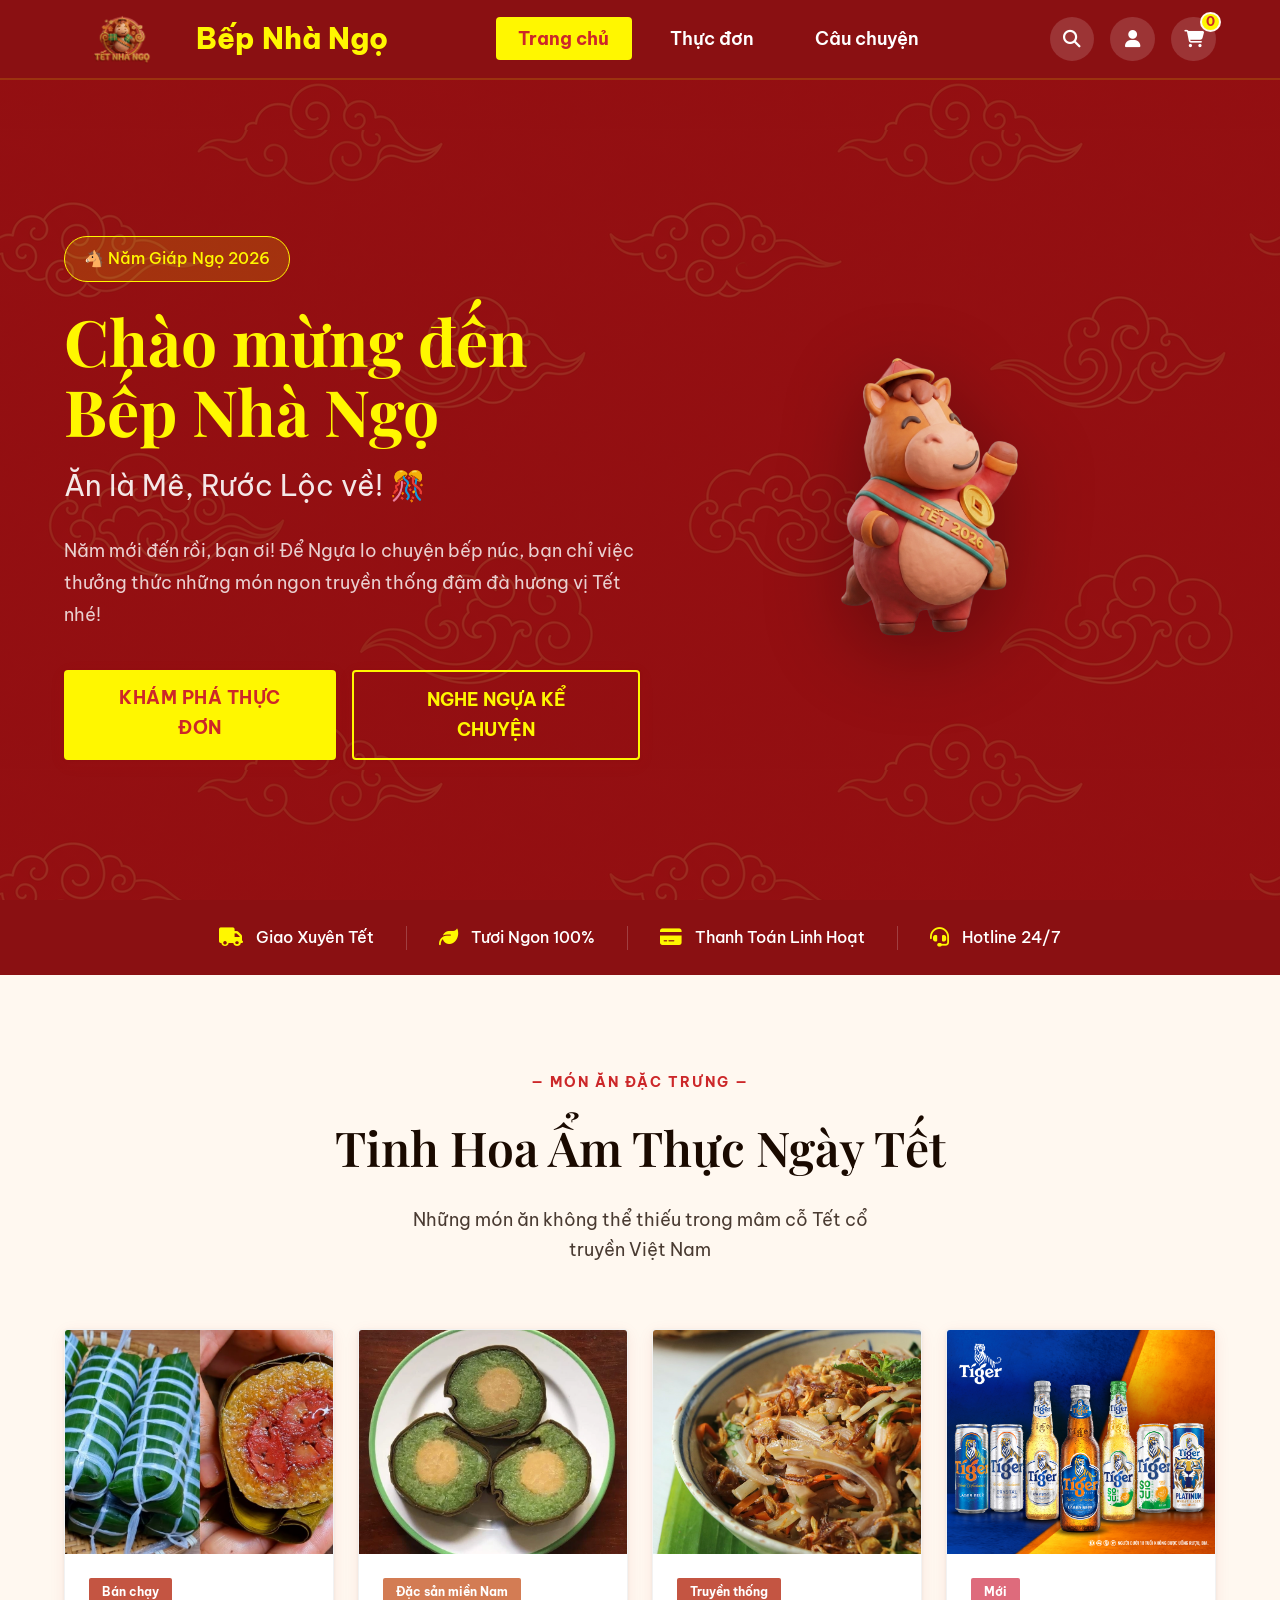
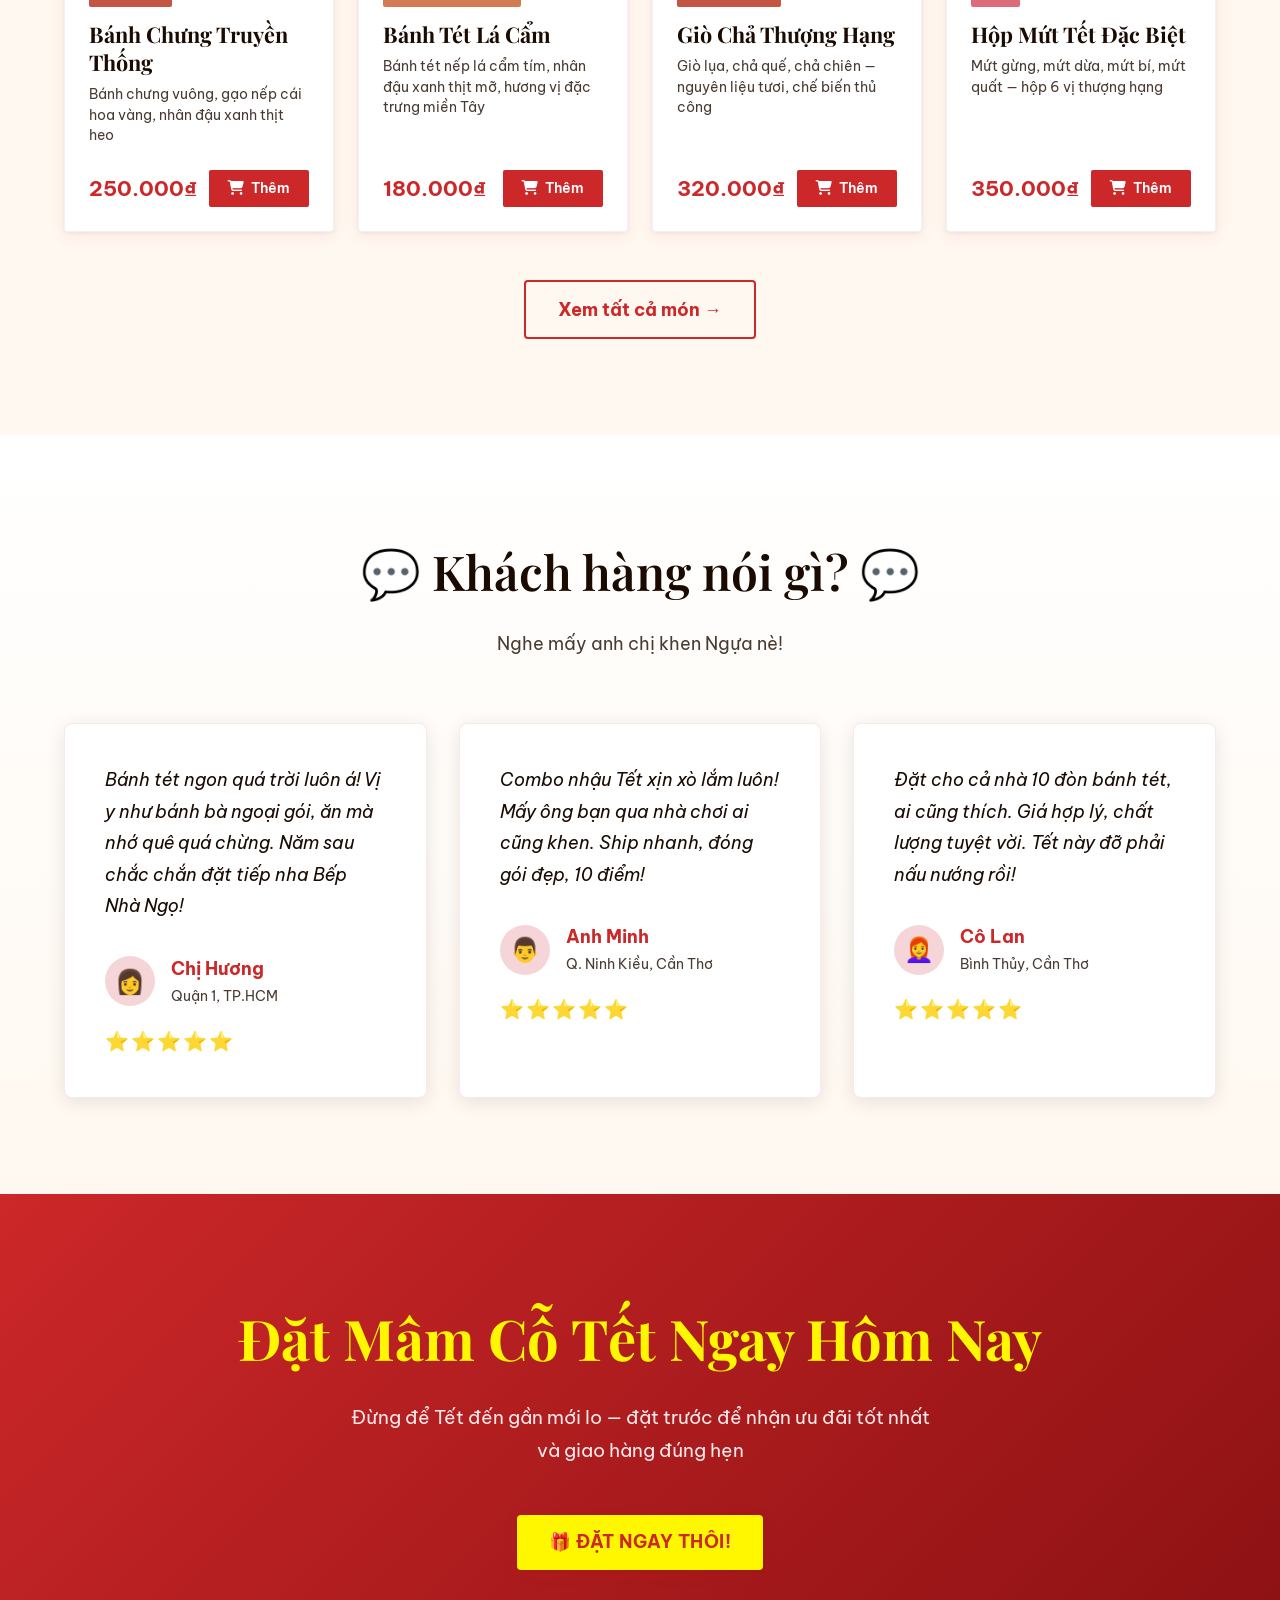
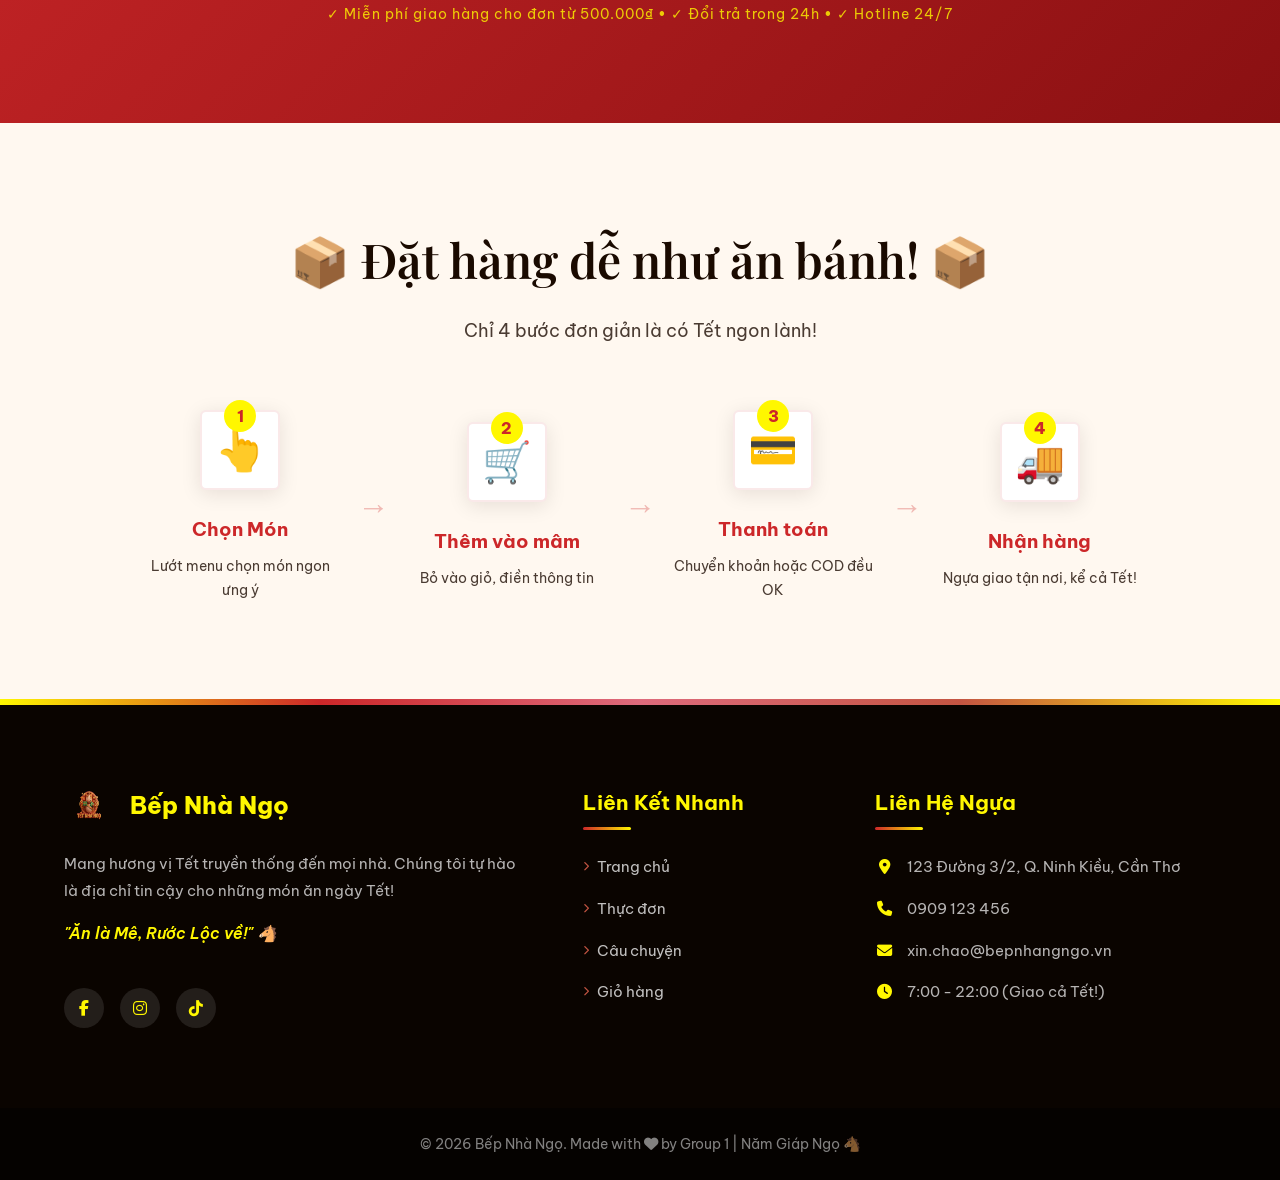
==== commit 139f65dc: "revert: restore repository state to 55f93cf without history rewrite" ====
--- a/index.html
+++ b/index.html
@@ -53,7 +53,7 @@
         <!-- Các nút: tìm kiếm, tài khoản, giỏ hàng (có badge đếm số lượng) -->
         <div class="cart-button">
             <button class="icon-btn" aria-label="Tìm kiếm"><i class="fas fa-search"></i></button>
-            <a href="login.html" class="icon-btn" aria-label="Tài khoản"><i class="fas fa-user"></i></a>
+            <button class="icon-btn" aria-label="Tài khoản"><i class="fas fa-user"></i></button>
             <a href="cart.html" class="icon-btn cart" aria-label="Giỏ hàng">
                 <i class="fas fa-shopping-cart"></i>
                 <span class="cart-badge">0</span>
--- a/assets/css/style.css
+++ b/assets/css/style.css
@@ -1,640 +1,771 @@
+/* ========================================================
+   STYLE.CSS - CSS DÙNG CHUNG CHO TOÀN BỘ WEBSITE
+   Dùng cho tất cả các trang: trang chủ, thực đơn, giỏ hàng, ...
+   ======================================================== */
+
+/* --- Reset mặc định: xóa margin, padding, dùng border-box cho dễ tính kích thước --- */
 * {
-  margin: 0;
-  padding: 0;
-  box-sizing: border-box;
-}
-
+    margin: 0;
+    padding: 0;
+    box-sizing: border-box;
+}
+
+/* --- Biến màu sắc & hiệu ứng dùng chung --- 
+   Đổi màu ở đây sẽ thay đổi toàn bộ website!
+   Ví dụ: đổi --red-tet thì header, nút, footer... đều thay đổi theo
+*/
 :root {
-  --pink-peach: #ffb5a7;
-  --pink-light: #ffddd6;
-  --mint: #b8e0d2;
-  --mint-light: #d8f3ec;
-  --red-tet: #e63946;
-  --red-dark: #c62828;
-  --gold: #ffd700;
-  --gold-dark: #e6c200;
-  --cream: #fff9f0;
-  --brown-dark: #4a3b32;
-  --brown-light: #6d5d4b;
-  --coral: #ff6b35;
-  --navy: #1a1a2e;
-  --white: #ffffff;
-
-  --shadow-clay:
-    8px 8px 16px rgba(255, 107, 53, 0.12),
-    -4px -4px 12px rgba(255, 255, 255, 0.8),
-    inset 1px 1px 2px rgba(255, 255, 255, 0.3);
-
-  --shadow-clay-hover:
-    12px 12px 24px rgba(255, 107, 53, 0.2),
-    -6px -6px 16px rgba(255, 255, 255, 0.9),
-    inset 1px 1px 3px rgba(255, 255, 255, 0.4);
-
-  --shadow-soft: 0 4px 20px rgba(74, 59, 50, 0.1);
-
-  --radius: 1rem;
-  --radius-lg: 1.5rem;
-  --radius-xl: 2rem;
-  --radius-full: 50rem;
-}
-
-@import url("https://fonts.googleapis.com/css2?family=Baloo+2:wght@500;600;700;800&family=Nunito:wght@400;500;600;700&display=swap");
-
+    /* Màu chủ đạo */
+    --pink-peach: #de6b7c;       /* Hồng đào - dùng cho tag, nhấn */
+    --pink-light: #f5d5d8;       /* Hồng nhạt - nền mọng */
+    --mint: #d37c54;             /* Nâu cam - tag đặc sản */
+    --mint-light: #f0e8d8;       /* Be nhạt */
+    --red-tet: #cc2729;          /* Đỏ Tết - màu chủ đạo nhất! */
+    --red-dark: #8a1012;         /* Đỏ đậm - header, nền tối */
+    --gold: #fff700;             /* Vàng - chữ nổi bật, logo */
+    --gold-dark: #e6d100;        /* Vàng đậm - sao đánh giá */
+    --cream: #FFF8F0;            /* Kem - nền trang chính */
+    --brown-dark: #1A0A00;       /* Nâu đậm - chữ chính */
+    --brown-light: #4A3B32;      /* Nâu nhạt - chữ phụ */
+    --coral: #c45542;            /* San hô - nhấn mạnh */
+    --navy: #1A0A00;             /* Tối - footer */
+    --white: #FFFFFF;
+
+    /* Hiệu ứng bóng - tạo cảm giác nổi 3D (claymorphism) */
+    --shadow-clay:
+        0 4px 16px rgba(204, 39, 41, 0.08),
+        0 1px 4px rgba(0, 0, 0, 0.06);
+
+    --shadow-clay-hover:
+        0 8px 30px rgba(204, 39, 41, 0.15),
+        0 2px 8px rgba(0, 0, 0, 0.08);
+
+    --shadow-soft:
+        0 4px 20px rgba(26, 10, 0, 0.1);
+
+    /* Bo góc - từ nhỏ đến tròn hoàn toàn */
+    --radius: 4px;
+    --radius-lg: 6px;
+    --radius-xl: 8px;
+    --radius-full: 50rem;        /* Bo tròn hoàn toàn (dùng cho nút, badge) */
+    --radius-sm: 2px;
+}
+
+/* --- Font chữ dự phòng (phòng khi link trong HTML chưa load) ---
+   Playfair Display: font serif trang trọng (tiêu đề lớn)
+   Be Vietnam Pro: font sans-serif năng động, hỗ trợ tiếng Việt (nội dung, UI)
+*/
+@import url('https://fonts.googleapis.com/css2?family=Playfair+Display:wght@400;500;600;700&family=Be+Vietnam+Pro:wght@400;500;600;700&display=swap');
+
+/* --- Thiết lập chung cho body ---
+   flex-direction: column để footer luôn dính dưới cùng
+   dù nội dung ngắn hơn màn hình
+*/
 body {
-  min-height: 100vh;
-  display: flex;
-  flex-direction: column;
-  font-family: "Nunito", sans-serif;
-  color: var(--brown-dark);
-  line-height: 1.7;
-  background: var(--cream);
-}
-
+    min-height: 100vh;
+    display: flex;
+    flex-direction: column;
+    font-family: 'Be Vietnam Pro', sans-serif;
+    color: var(--brown-dark);
+    line-height: 1.7;
+    background: var(--cream);
+}
+
+/* --- Reset các thẻ HTML cơ bản --- */
 a {
-  text-decoration: none;
-  color: inherit;
-  transition: all 0.3s ease;
+    text-decoration: none;       /* Bỏ gạch chân link */
+    color: inherit;              /* Kế thừa màu chữ từ cha */
+    transition: all 0.3s ease;
 }
 
 img {
-  max-width: 100%;
-  display: block;
+    max-width: 100%;             /* Ảnh không bị tràn ra ngoài */
+    display: block;
 }
 
 ul {
-  list-style: none;
+    list-style: none;            /* Bỏ dấu chấm đầu dòng */
 }
 
 button {
-  font-family: inherit;
-  cursor: pointer;
-  border: none;
-}
-
+    font-family: inherit;
+    cursor: pointer;
+    border: none;
+}
+
+/* main lấy hết khoảng trống còn lại — đẩy footer xuống dưới */
 main {
-  flex: 1;
-}
-
+    flex: 1;
+}
+
+/* ==========================================
+   HEADER - Thanh điều hướng cố định
+   Luôn nằm trên cùng (position: fixed, z-index: 100)
+   ========================================== */
 .header {
-  position: fixed;
-  top: 0;
-  left: 0;
-  right: 0;
-  z-index: 100;
-  padding: 1rem 5%;
-  display: flex;
-  justify-content: space-between;
-  align-items: center;
-  background: rgba(255, 249, 240, 0.85);
-  backdrop-filter: blur(12px);
-  -webkit-backdrop-filter: blur(12px);
-  border-bottom: 1px solid rgba(255, 181, 167, 0.3);
-  transition: all 0.3s ease;
-}
-
+    position: fixed;
+    top: 0;
+    left: 0;
+    right: 0;
+    z-index: 100;
+    padding: 0.1rem 5%;
+    display: flex;
+    justify-content: space-between;
+    align-items: center;
+    background: var(--red-tet);
+    border-bottom: 2px solid rgba(255, 247, 0, 0.15);
+    transition: all 0.3s ease;
+}
+
+/* Header khi cuộn xuống — thêm bóng đổ cho rõ hơn */
 .header.scrolled {
-  background: rgba(255, 249, 240, 0.95);
-  box-shadow: var(--shadow-soft);
-}
-
+    background: var(--red-tet);
+    box-shadow: 0 4px 20px rgba(204, 39, 41, 0.3);
+}
+
+/* --- Logo: ảnh + tên thương hiệu cạnh nhau --- */
 .logo a {
-  display: flex;
-  align-items: center;
-  gap: 0.6rem;
-}
-
+    display: flex;
+    align-items: center;
+    gap: 0.6rem;
+}
+
+/* Ảnh logo - chiều cao cố định, bo góc nhẹ */
 .logo img {
-  height: 4.5rem;
-  border-radius: var(--radius);
-}
-
+    height: 4.5rem;
+    border-radius: var(--radius);
+}
+
+/* Tên thương hiệu - chữ vàng nổi bật trên nền đỏ */
 .logo-text {
-  font-family: "Baloo 2", cursive;
-  font-size: 1.8rem;
-  font-weight: 800;
-  background: linear-gradient(135deg, var(--red-tet), var(--coral));
-  -webkit-background-clip: text;
-  -webkit-text-fill-color: transparent;
-  background-clip: text;
-}
-
+    font-family: 'Be Vietnam Pro', sans-serif;
+    font-size: 1.8rem;
+    font-weight: 800;
+    color: var(--gold);
+}
+
+/* --- Thanh điều hướng - nằm giữa header --- */
 .nav {
-  flex: 1;
-  display: flex;
-  justify-content: center;
-}
-
+    flex: 1;                     /* Chiếm hết khoảng trống giữa logo và icon */
+    display: flex;
+    justify-content: center;
+}
+
+/* Danh sách link điều hướng - xếp ngang, cách đều */
 .nav-list {
-  display: flex;
-  gap: 0.5rem;
-}
-
+    display: flex;
+    gap: 0.5rem;
+}
+
+/* Mỗi link điều hướng - bo góc tròn, hover lên trên 2px */
 .nav-link {
-  font-family: "Baloo 2", cursive;
-  font-weight: 600;
-  font-size: 1rem;
-  padding: 0.6rem 1.4rem;
-  border-radius: var(--radius-full);
-  background: transparent;
-  color: var(--brown-dark);
-  transition: all 0.3s ease;
-  position: relative;
-}
-
+    font-family: 'Be Vietnam Pro', sans-serif;
+    font-weight: 600;
+    font-size: 1rem;
+    padding: 0.6rem 1.4rem;
+    border-radius: var(--radius-full);
+    background: transparent;
+    color: var(--white);
+    transition: all 0.3s ease;
+    position: relative;
+}
+
+/* Hover: nền trắng mờ, bay lên 2px */
 .nav-link:hover {
-  background: var(--pink-light);
-  transform: translateY(-2px);
-}
-
+    background: rgba(255, 255, 255, 0.15);
+    transform: translateY(-2px);
+}
+
+/* Trang đang xem — nền vàng, chữ đỏ nổi bật */
 .nav-link.active {
-  background: linear-gradient(135deg, var(--red-tet), var(--coral));
-  color: var(--white);
-  box-shadow: var(--shadow-clay);
-}
-
+    background: var(--gold);
+    color: var(--red-tet);
+    font-weight: 700;
+}
+
+/* --- Cụm icon bên phải header (tìm, user, giỏ hàng) --- */
 .header-actions {
-  display: flex;
-  gap: 0.6rem;
-}
-
+    display: flex;
+    gap: 0.6rem;
+}
+
+/* Nút icon tròn - nền mờ, hover bay lên nhẹ */
 .icon-btn {
-  width: 2.8rem;
-  height: 2.8rem;
-  border-radius: var(--radius-full);
-  background: var(--white);
-  display: flex;
-  align-items: center;
-  justify-content: center;
-  color: var(--brown-dark);
-  box-shadow: var(--shadow-clay);
-  transition: all 0.3s ease;
-  font-size: 1rem;
-}
-
+    width: 2.8rem;
+    height: 2.8rem;
+    border-radius: var(--radius-full);
+    background: rgba(255, 255, 255, 0.15);
+    display: flex;
+    align-items: center;
+    justify-content: center;
+    color: var(--white);
+    transition: all 0.3s ease;
+    font-size: 1rem;
+}
+
+/* Hover: nền sáng hơn, bay lên 3px */
 .icon-btn:hover {
-  background: var(--pink-peach);
-  transform: translateY(-3px);
-  box-shadow: var(--shadow-clay-hover);
+    background: rgba(255, 255, 255, 0.25);
+    transform: translateY(-3px);
 }
 
 .icon-btn.cart {
-  position: relative;
-}
-
+    position: relative;          /* Để badge nằm góc phải trên */
+}
+
+/* Badge số lượng giỏ hàng — hình tròn nhỏ góc trên icon */
 .cart-badge {
-  position: absolute;
-  top: -0.3rem;
-  right: -0.3rem;
-  background: var(--red-tet);
-  color: var(--white);
-  font-size: 0.7rem;
-  font-weight: 700;
-  min-width: 1.3rem;
-  height: 1.3rem;
-  border-radius: var(--radius-full);
-  display: flex;
-  align-items: center;
-  justify-content: center;
-  border: 2px solid var(--cream);
-}
-
+    position: absolute;
+    top: -0.3rem;
+    right: -0.3rem;
+    background: var(--red-tet);
+    color: var(--white);
+    font-size: 0.7rem;
+    font-weight: 700;
+    min-width: 1.3rem;
+    height: 1.3rem;
+    border-radius: var(--radius-full);
+    display: flex;
+    align-items: center;
+    justify-content: center;
+    border: 2px solid var(--cream);
+}
+
+/* ==========================================
+   TIÊU ĐỀ PHẦN (Section Title)
+   Dùng chung cho các phần: sản phẩm, đánh giá...
+   ========================================== */
 .section-head {
-  text-align: center;
-  margin-bottom: 3.5rem;
-}
-
+    text-align: center;
+    margin-bottom: 3.5rem;
+}
+
+/* Tiêu đề lớn - có 2 emoji trang trí 2 bên (tuỳ chọn) */
 .section-title {
-  font-family: "Baloo 2", cursive;
-  font-size: 2.5rem;
-  font-weight: 800;
-  color: var(--brown-dark);
-  margin-bottom: 0.8rem;
-  position: relative;
-  display: inline-block;
-}
-
+    font-family: 'Playfair Display', serif;
+    font-size: 2.5rem;
+    font-weight: 800;
+    color: var(--brown-dark);
+    margin-bottom: 0.8rem;
+    position: relative;
+    display: inline-block;
+}
+
+/* Emoji trang trí 2 bên tiêu đề (đặt vị trí tuyệt đối) */
 .section-title .emoji-left,
 .section-title .emoji-right {
-  position: absolute;
-  top: 50%;
-  transform: translateY(-50%);
-  font-size: 2rem;
-}
-
+    position: absolute;
+    top: 50%;
+    transform: translateY(-50%);
+    font-size: 2rem;
+}
+
+/* Emoji bên trái */
 .section-title .emoji-left {
-  left: -3.5rem;
-}
-
+    left: -3.5rem;
+}
+
+/* Emoji bên phải */
 .section-title .emoji-right {
-  right: -3.5rem;
-}
-
+    right: -3.5rem;
+}
+
+/* Mô tả ngắn bên dưới tiêu đề - nâu nhạt, căn giữa */
 .section-desc {
-  color: var(--brown-light);
-  font-size: 1.1rem;
-  max-width: 500px;
-  margin: 0 auto;
-}
-
+    color: var(--brown-light);
+    font-size: 1.1rem;
+    max-width: 500px;
+    margin: 0 auto;
+}
+
+/* ==========================================
+   NÚT BẤM (Buttons)
+   .btn-primary  = nút chính (đỏ, nổi bật nhất)
+   .btn-secondary = nút phụ (viền đỏ, nền trắng)
+   .btn-cart = nút thêm giỏ hàng (nâu cam gradient)
+   ========================================== */
 .btn {
-  display: inline-flex;
-  align-items: center;
-  gap: 0.6rem;
-  font-family: "Baloo 2", cursive;
-  font-weight: 700;
-  border-radius: var(--radius-full);
-  transition: all 0.3s ease;
-  cursor: pointer;
+    display: inline-flex;
+    align-items: center;
+    gap: 0.6rem;
+    font-family: 'Be Vietnam Pro', sans-serif;
+    font-weight: 700;
+    border-radius: var(--radius-full);
+    transition: all 0.3s ease;
+    cursor: pointer;
 }
 
 .btn-primary {
-  padding: 1rem 2.2rem;
-  background: linear-gradient(135deg, var(--red-tet), var(--coral));
-  color: var(--white);
-  box-shadow: var(--shadow-clay);
-  font-size: 1.1rem;
-  text-transform: uppercase;
-  letter-spacing: 0.5px;
+    padding: 1rem 2.2rem;
+    background: linear-gradient(135deg, var(--red-tet), var(--coral));
+    color: var(--white);
+    box-shadow: var(--shadow-clay);
+    font-size: 1.1rem;
+    text-transform: uppercase;
+    letter-spacing: 0.5px;
 }
 
 .btn-primary:hover {
-  transform: translateY(-4px);
-  box-shadow: var(--shadow-clay-hover);
+    transform: translateY(-4px);
+    box-shadow: var(--shadow-clay-hover);
 }
 
 .btn-secondary {
-  padding: 0.8rem 1.8rem;
-  background: var(--white);
-  color: var(--red-tet);
-  border: 2px solid var(--red-tet);
-  box-shadow: var(--shadow-clay);
+    padding: 0.8rem 1.8rem;
+    background: var(--white);
+    color: var(--red-tet);
+    border: 2px solid var(--red-tet);
+    box-shadow: var(--shadow-clay);
 }
 
 .btn-secondary:hover {
-  background: var(--red-tet);
-  color: var(--white);
-  transform: translateY(-3px);
+    background: var(--red-tet);
+    color: var(--white);
+    transform: translateY(-3px);
 }
 
 .btn-cart {
-  width: 100%;
-  padding: 0.8rem;
-  background: linear-gradient(135deg, var(--mint), #7bc9b7);
-  color: var(--brown-dark);
-  justify-content: center;
-  border-radius: var(--radius);
-  box-shadow: var(--shadow-clay);
-  font-size: 0.95rem;
+    width: 100%;
+    padding: 0.8rem;
+    background: linear-gradient(135deg, var(--mint), #7BC9B7);
+    color: var(--brown-dark);
+    justify-content: center;
+    border-radius: var(--radius);
+    box-shadow: var(--shadow-clay);
+    font-size: 0.95rem;
 }
 
 .btn-cart:hover {
-  transform: translateY(-3px);
-  box-shadow: var(--shadow-clay-hover);
-}
-
+    transform: translateY(-3px);
+    box-shadow: var(--shadow-clay-hover);
+}
+
+/* ==========================================
+   DANH SÁCH SẢN PHẨM & THẺ SẢN PHẨM (Cards)
+   Lưới responsive: tự động xuống dòng khi màn hình nhỏ
+   ========================================== */
 .product-list {
-  display: grid;
-  grid-template-columns: repeat(auto-fill, minmax(16rem, 1fr));
-  gap: 2rem;
-  padding: 0 5%;
-}
-
+    display: grid;
+    grid-template-columns: repeat(auto-fill, minmax(16rem, 1fr));
+    gap: 2rem;
+    padding: 0 5%;
+}
+
+/* Thẻ sản phẩm - hover thì nổi lên + phóng to nhẹ */
 .card {
-  background: var(--white);
-  border-radius: var(--radius-xl);
-  overflow: hidden;
-  box-shadow: var(--shadow-clay);
-  transition: all 0.4s ease;
-  transform-origin: center bottom;
-}
-
-.card:nth-child(odd) {
-  transform: rotate(-1.5deg);
-}
-
-.card:nth-child(even) {
-  transform: rotate(1deg);
-}
-
-.card:nth-child(4n + 1) {
-  margin-top: 1rem;
-}
-
-.card:nth-child(4n + 3) {
-  margin-top: 0.5rem;
+    background: var(--white);
+    border-radius: var(--radius-xl);
+    overflow: hidden;
+    box-shadow: var(--shadow-clay);
+    transition: all 0.4s ease;
+    transform-origin: center bottom;
 }
 
 .card:hover {
-  transform: rotate(0deg) translateY(-10px) scale(1.02);
-  box-shadow: var(--shadow-clay-hover);
-}
-
+    transform: translateY(-10px) scale(1.02);
+    box-shadow: var(--shadow-clay-hover);
+}
+
+/* Ảnh sản phẩm - hover thì zoom nhẹ 1.1 lần */
 .card-img {
-  position: relative;
-  height: 14rem;
-  overflow: hidden;
+    position: relative;
+    height: 14rem;
+    overflow: hidden;
 }
 
 .card-img img {
-  width: 100%;
-  height: 100%;
-  object-fit: cover;
-  transition: transform 0.5s ease;
+    width: 100%;
+    height: 100%;
+    object-fit: cover;
+    transition: transform 0.5s ease;
 }
 
 .card:hover .card-img img {
-  transform: scale(1.1);
-}
-
+    transform: scale(1.1);
+}
+
+/* Nhãn góc ảnh (Bán chạy, Mới, Sale...) */
 .tag {
-  position: absolute;
-  top: 0.8rem;
-  left: 0.8rem;
-  padding: 0.35rem 0.9rem;
-  font-family: "Baloo 2", cursive;
-  font-size: 0.75rem;
-  font-weight: 700;
-  color: var(--white);
-  border-radius: var(--radius-full);
-  box-shadow: var(--shadow-soft);
-}
-
+    position: absolute;
+    top: 0.8rem;
+    left: 0.8rem;
+    padding: 0.35rem 0.9rem;
+    font-family: 'Be Vietnam Pro', sans-serif;
+    font-size: 0.75rem;
+    font-weight: 700;
+    color: var(--white);
+    border-radius: var(--radius-full);
+    box-shadow: var(--shadow-soft);
+}
+
+/* Tag "Bán chạy" - nền đỏ Tết, chữ vàng */
 .tag.hot {
-  background: linear-gradient(135deg, var(--gold), var(--gold-dark));
-  color: var(--brown-dark);
-}
-
+    background: var(--red-tet);
+    color: var(--gold);
+}
+
+/* Tag "Mới" - nền hồng đào */
 .tag.new {
-  background: linear-gradient(135deg, var(--mint), #7bc9b7);
-  color: var(--brown-dark);
-}
-
+    background: var(--pink-peach);
+    color: var(--white);
+}
+
+/* Tag "Sale" - gradient đỏ sang san hô, nổi bật hơn */
 .tag.sale {
-  background: linear-gradient(135deg, var(--red-tet), var(--coral));
-}
-
+    background: linear-gradient(135deg, var(--red-tet), var(--coral));
+}
+
+/* Phần nội dung bên dưới ảnh (tên, giá, nút) */
 .card-body {
-  padding: 1.3rem;
-}
-
+    padding: 1.3rem;
+}
+
+/* Tên sản phẩm - đậm, nâu tối */
 .card-title {
-  font-family: "Baloo 2", cursive;
-  font-weight: 700;
-  font-size: 1.1rem;
-  margin-bottom: 0.4rem;
-  color: var(--brown-dark);
-}
-
+    font-family: 'Be Vietnam Pro', sans-serif;
+    font-weight: 700;
+    font-size: 1.1rem;
+    margin-bottom: 0.4rem;
+    color: var(--brown-dark);
+}
+
+/* Giá sản phẩm - chữ đỏ to, đậm nhất card */
 .card-price {
-  font-family: "Baloo 2", cursive;
-  font-size: 1.3rem;
-  font-weight: 800;
-  color: var(--red-tet);
-  margin-bottom: 0.8rem;
-}
-
+    font-family: 'Be Vietnam Pro', sans-serif;
+    font-size: 1.3rem;
+    font-weight: 800;
+    color: var(--red-tet);
+    margin-bottom: 0.8rem;
+}
+
+/* ==========================================
+   FOOTER - Chân trang
+   Nền tối gradient, 3 cột thông tin
+   ========================================== */
 .footer {
-  background: linear-gradient(180deg, var(--navy), #0f0f1a);
-  color: var(--white);
-  margin-top: auto;
-  position: relative;
-  overflow: hidden;
-}
-
+    background: linear-gradient(180deg, #1A0A00, #0D0500);
+    color: var(--white);
+    margin-top: auto;
+    position: relative;
+    overflow: hidden;
+}
+
+/* Thanh gradient trang trí trên cùng footer */
 .footer-deco {
-  height: 6px;
-  background: linear-gradient(
-    90deg,
-    var(--pink-peach),
-    var(--coral),
-    var(--red-tet),
-    var(--gold),
-    var(--mint),
-    var(--pink-peach)
-  );
-}
-
+    height: 4px;
+    background: linear-gradient(90deg,
+            var(--gold),
+            var(--red-tet),
+            var(--pink-peach),
+            var(--coral),
+            var(--gold));
+}
+
+
+/* Sóng trang trí nền kem trên cùng footer */
 .footer-wave {
-  position: absolute;
-  top: 0;
-  left: 0;
-  width: 100%;
-  height: 80px;
-  background: var(--cream);
-  clip-path: ellipse(60% 100% at 50% 0%);
-}
-
+    position: absolute;
+    top: 0;
+    left: 0;
+    width: 100%;
+    height: 80px;
+    background: var(--cream);
+    clip-path: ellipse(60% 100% at 50% 0%);
+}
+
+/* Lưới 3 cột footer - tự động xuống 1 cột trên mobile */
 .footer-content {
-  display: grid;
-  grid-template-columns: repeat(auto-fit, minmax(15rem, 1fr));
-  gap: 2.5rem;
-  padding: 4rem 5% 2.5rem;
-  position: relative;
-  z-index: 1;
-}
-
+    display: grid;
+    grid-template-columns: repeat(auto-fit, minmax(15rem, 1fr));
+    gap: 2.5rem;
+    padding: 4rem 5% 2.5rem;
+    position: relative;
+    z-index: 1;
+}
+
+/* Mỗi cột trong footer */
 .footer-col {
-  display: flex;
-  flex-direction: column;
-}
-
+    display: flex;
+    flex-direction: column;
+}
+
+/* Logo thương hiệu trong footer (ảnh + tên) */
 .footer-brand {
-  display: flex;
-  align-items: center;
-  gap: 0.8rem;
-  margin-bottom: 1rem;
-}
-
+    display: flex;
+    align-items: center;
+    gap: 0.8rem;
+    margin-bottom: 1rem;
+}
+
+/* Ảnh logo nhỏ 50x50 vuông */
 .footer-brand img {
-  width: 50px;
-  height: 50px;
-  border-radius: var(--radius);
-}
-
+    width: 50px;
+    height: 50px;
+    border-radius: var(--radius);
+}
+
+/* Tên thương hiệu - chữ vàng to */
 .footer-brand-text {
-  font-family: "Baloo 2", cursive;
-  font-size: 1.4rem;
-  font-weight: 800;
-  color: var(--gold);
-}
-
+    font-family: 'Be Vietnam Pro', sans-serif;
+    font-size: 1.4rem;
+    font-weight: 800;
+    color: var(--gold);
+}
+
+/* Tiêu đề cột footer - chữ vàng, có gạch gradient bên dưới */
 .footer-title {
-  font-family: "Baloo 2", cursive;
-  font-weight: 700;
-  font-size: 1.2rem;
-  margin-bottom: 1.2rem;
-  color: var(--gold);
-  position: relative;
-  padding-bottom: 0.6rem;
-}
-
+    font-family: 'Be Vietnam Pro', sans-serif;
+    font-weight: 700;
+    font-size: 1.2rem;
+    margin-bottom: 1.2rem;
+    color: var(--gold);
+    position: relative;
+    padding-bottom: 0.6rem;
+}
+
+/* Gạch ngang gradient nhỏ bên dưới tiêu đề (::after = phần tử giả) */
 .footer-title::after {
-  content: "";
-  position: absolute;
-  bottom: 0;
-  left: 0;
-  width: 3rem;
-  height: 3px;
-  background: linear-gradient(90deg, var(--red-tet), var(--coral));
-  border-radius: var(--radius-full);
-}
-
+    content: '';
+    position: absolute;
+    bottom: 0;
+    left: 0;
+    width: 3rem;
+    height: 3px;
+    background: linear-gradient(90deg, var(--red-tet), var(--gold));
+    border-radius: var(--radius-full);
+}
+
+/* Đoạn mô tả ngắn về cửa hàng */
 .footer-text {
-  color: rgba(255, 255, 255, 0.75);
-  line-height: 1.8;
-  margin-bottom: 1.2rem;
-  font-size: 0.95rem;
-}
-
+    color: rgba(255, 255, 255, 0.75);
+    line-height: 1.8;
+    margin-bottom: 1.2rem;
+    font-size: 0.95rem;
+}
+
+/* Slogan - chữ nghiêng hồng đào */
 .footer-slogan {
-  font-family: "Baloo 2", cursive;
-  font-style: italic;
-  color: var(--pink-peach);
-  font-size: 1rem;
-}
-
+    font-family: 'Be Vietnam Pro', sans-serif;
+    font-style: italic;
+    color: var(--pink-peach);
+    font-size: 1rem;
+}
+
+/* Icon mạng xã hội - hình tròn, hover bay lên + xoay nhẹ */
 .social {
-  display: flex;
-  gap: 0.8rem;
-  margin-top: 1rem;
+    display: flex;
+    gap: 0.8rem;
+    margin-top: 1rem;
 }
 
 .social a {
-  width: 2.6rem;
-  height: 2.6rem;
-  background: rgba(255, 255, 255, 0.1);
-  border-radius: var(--radius-full);
-  display: flex;
-  align-items: center;
-  justify-content: center;
-  transition: all 0.3s ease;
-  font-size: 1rem;
+    width: 2.6rem;
+    height: 2.6rem;
+    background: rgba(255, 255, 255, 0.1);
+    border-radius: var(--radius-full);
+    display: flex;
+    align-items: center;
+    justify-content: center;
+    transition: all 0.3s ease;
+    font-size: 1rem;
 }
 
 .social a:hover {
-  background: var(--red-tet);
-  transform: translateY(-3px) rotate(5deg);
-}
-
+    background: var(--red-tet);
+    transform: translateY(-3px) rotate(5deg);
+}
+
+/* Liên kết nhanh - hover thì chữ chuyển sang vàng + dịch phải */
 .footer-links li {
-  margin-bottom: 0.7rem;
-}
-
+    margin-bottom: 0.7rem;
+}
+
+/* Link có icon mũi tên nhỏ + hover dịch phải 0.5rem */
 .footer-links a {
-  color: rgba(255, 255, 255, 0.75);
-  display: flex;
-  align-items: center;
-  gap: 0.5rem;
-  font-size: 0.95rem;
-  transition: all 0.3s ease;
-}
-
+    color: rgba(255, 255, 255, 0.75);
+    display: flex;
+    align-items: center;
+    gap: 0.5rem;
+    font-size: 0.95rem;
+    transition: all 0.3s ease;
+}
+
+/* Hover: chữ chuyển vàng, lùi vào 0.5rem */
 .footer-links a:hover {
-  color: var(--gold);
-  padding-left: 0.5rem;
-}
-
+    color: var(--gold);
+    padding-left: 0.5rem;
+}
+
+/* Mũi tên nhỏ trước mỗi link - màu san hô */
 .footer-links i {
-  font-size: 0.6rem;
-  color: var(--coral);
-}
-
+    font-size: 0.6rem;
+    color: var(--coral);
+}
+
+/* Danh sách thông tin liên hệ - icon vàng + text trắng mờ */
 .contact li {
-  display: flex;
-  gap: 1rem;
-  margin-bottom: 0.8rem;
-  color: rgba(255, 255, 255, 0.75);
-  font-size: 0.95rem;
-}
-
+    display: flex;
+    gap: 1rem;
+    margin-bottom: 0.8rem;
+    color: rgba(255, 255, 255, 0.75);
+    font-size: 0.95rem;
+}
+
+/* Icon liên hệ (bản đồ, điện thoại, email, đồng hồ) - màu vàng, căn đều chiều rộng */
 .contact i {
-  color: var(--gold);
-  width: 1.2rem;
-  text-align: center;
-  margin-top: 0.2rem;
-}
-
+    color: var(--gold);
+    width: 1.2rem;
+    text-align: center;
+    margin-top: 0.2rem;
+}
+
+/* Dòng bản quyền cuối cùng */
 .footer-bottom {
-  text-align: center;
-  padding: 1.5rem 5%;
-  border-top: 1px solid rgba(255, 255, 255, 0.1);
-  position: relative;
-  z-index: 1;
-}
-
+    text-align: center;
+    padding: 1.5rem 5%;
+    border-top: 1px solid rgba(255, 255, 255, 0.1);
+    position: relative;
+    z-index: 1;
+}
+
+/* Chữ bản quyền nhỏ, trắng mờ */
 .footer-bottom p {
-  font-size: 0.9rem;
-  color: rgba(255, 255, 255, 0.6);
-}
-
+    font-size: 0.9rem;
+    color: rgba(255, 255, 255, 0.6);
+}
+
+/* Icon trái tim màu đỏ - "Made with ❤ by Group 1" */
 .footer-bottom i.fa-heart {
-  color: var(--red-tet);
-}
-
+    color: var(--red-tet);
+}
+
+/* ==========================================
+   RESPONSIVE: Tablet (≤768px)
+   Ẩn nav, thu gọn header & footer 1 cột
+   ========================================== */
 @media (max-width: 768px) {
-  .header {
-    padding: 0.8rem 4%;
-  }
-
-  .logo-text {
-    font-size: 1.3rem;
-  }
-
-  .nav {
-    display: none;
-  }
-
-  .section-title {
-    font-size: 1.8rem;
-  }
-
-  .section-title .emoji-left,
-  .section-title .emoji-right {
-    display: none;
-  }
-
-  .product-list {
-    grid-template-columns: repeat(2, 1fr);
-    gap: 1rem;
-  }
-
-  .card:nth-child(odd),
-  .card:nth-child(even) {
-    transform: rotate(0);
-    margin-top: 0;
-  }
-
-  .footer-content {
-    grid-template-columns: 1fr;
+    .header {
+        padding: 0.8rem 4%;
+    }
+
+    .logo-text {
+        font-size: 1.3rem;
+    }
+
+    .nav {
+        display: none;
+    }
+
+    .section-title {
+        font-size: 1.8rem;
+    }
+
+    .section-title .emoji-left,
+    .section-title .emoji-right {
+        display: none;
+    }
+
+    .product-list {
+        grid-template-columns: repeat(2, 1fr);
+        gap: 1rem;
+    }
+
+    .footer-content {
+        grid-template-columns: 1fr;
+        text-align: center;
+    }
+
+    .footer-title::after {
+        left: 50%;
+        transform: translateX(-50%);
+    }
+
+    .social {
+        justify-content: center;
+    }
+
+    .contact li {
+        justify-content: center;
+    }
+}
+
+/* ==========================================
+   RESPONSIVE: Mobile nhỏ (≤480px)
+   Icon nhỏ hơn, sản phẩm 1 cột
+   ========================================== */
+@media (max-width: 480px) {
+    .icon-btn {
+        width: 2.4rem;
+        height: 2.4rem;
+    }
+
+    /* Sản phẩm: 1 cột duy nhất */
+    .product-list {
+        grid-template-columns: 1fr;
+    }
+
+    /* Nút chính: nhỏ hơn cho vừa màn hình */
+    .btn-primary {
+        padding: 0.8rem 1.5rem;
+        font-size: 1rem;
+    }
+}
+
+/* ==========================================
+   ABOUT - Trang Giới thiệu Bếp Nhà Ngọ
+   (dùng cho about.html / story.html)
+   ========================================== */
+
+/* Container: nền gradient kem → trắng, căn giữa */
+.about {
+    padding: 80px 20px;
+    background: linear-gradient(180deg, var(--cream) 0%, var(--white) 100%);
     text-align: center;
-  }
-
-  .footer-title::after {
-    left: 50%;
-    transform: translateX(-50%);
-  }
-
-  .social {
-    justify-content: center;
-  }
-
-  .contact li {
-    justify-content: center;
-  }
-}
-
-@media (max-width: 480px) {
-  .icon-btn {
-    width: 2.4rem;
-    height: 2.4rem;
-  }
-
-  .product-list {
-    grid-template-columns: 1fr;
-  }
-
-  .btn-primary {
-    padding: 0.8rem 1.5rem;
-    font-size: 1rem;
-  }
-}
+    position: relative;
+}
+
+/* Tiêu đề - màu san hô, to */
+.about__heading {
+    font-family: 'Playfair Display', serif;
+    font-size: 2.5rem;
+    color: var(--coral);
+    margin-bottom: 10px;
+}
+
+/* Gạch ngang vàng ngắn dưới tiêu đề */
+.about__line {
+    width: 60px;
+    height: 4px;
+    background: var(--gold);
+    margin: 0 auto 30px;
+    border-radius: 2px;
+}
+
+/* Nội dung giới thiệu - giới hạn 800px, giãn dòng 2 */
+.about__text {
+    max-width: 800px;
+    margin: 0 auto;
+    font-size: 1.1rem;
+    color: var(--brown-dark);
+    line-height: 2;
+}
+
+/* Chữ in đậm trong đoạn văn - tô đỏ nhấn mạnh */
+.about__text strong {
+    color: var(--red-tet);
+}
+
+/* About responsive: nhỏ hơn trên mobile */
+@media (max-width: 768px) {
+    .about {
+        padding: 50px 20px;
+    }
+
+    .about__heading {
+        font-size: 1.8rem;
+    }
+
+    .about__text {
+        font-size: 1rem;
+    }
+}
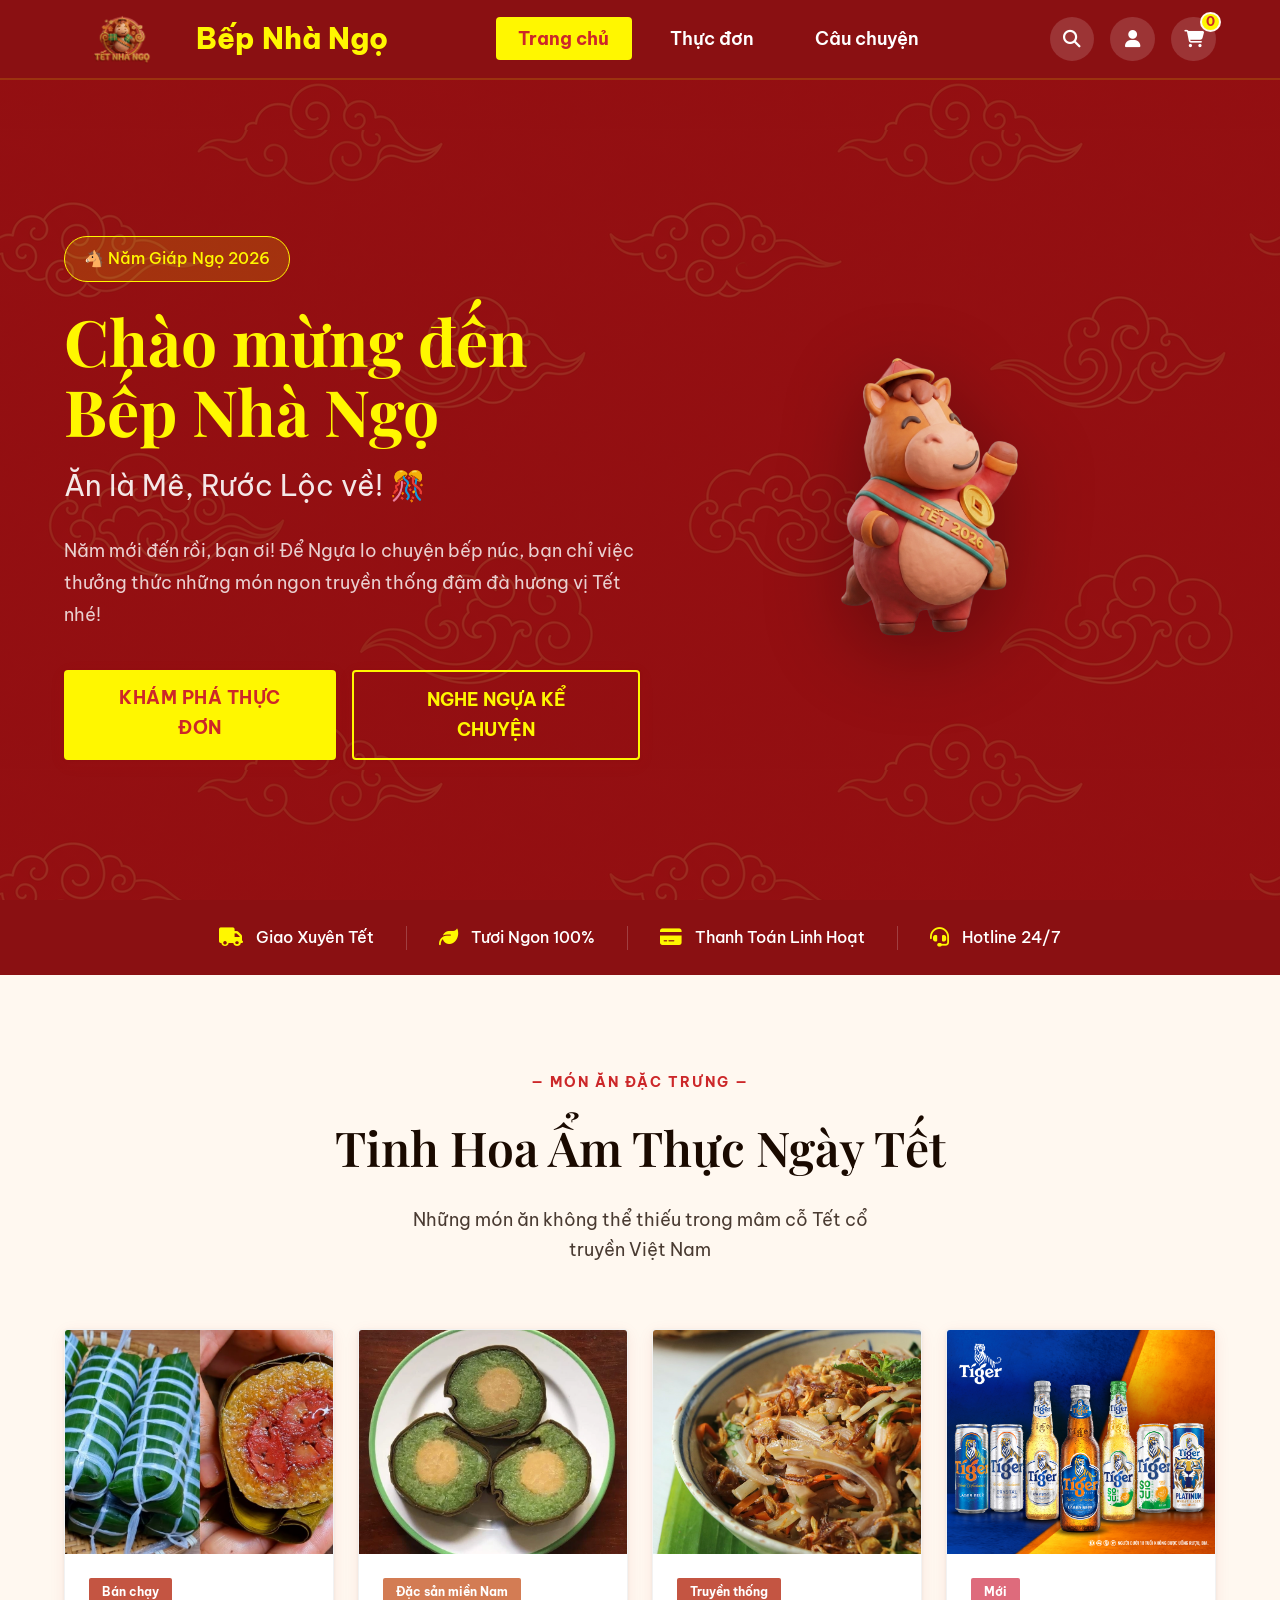
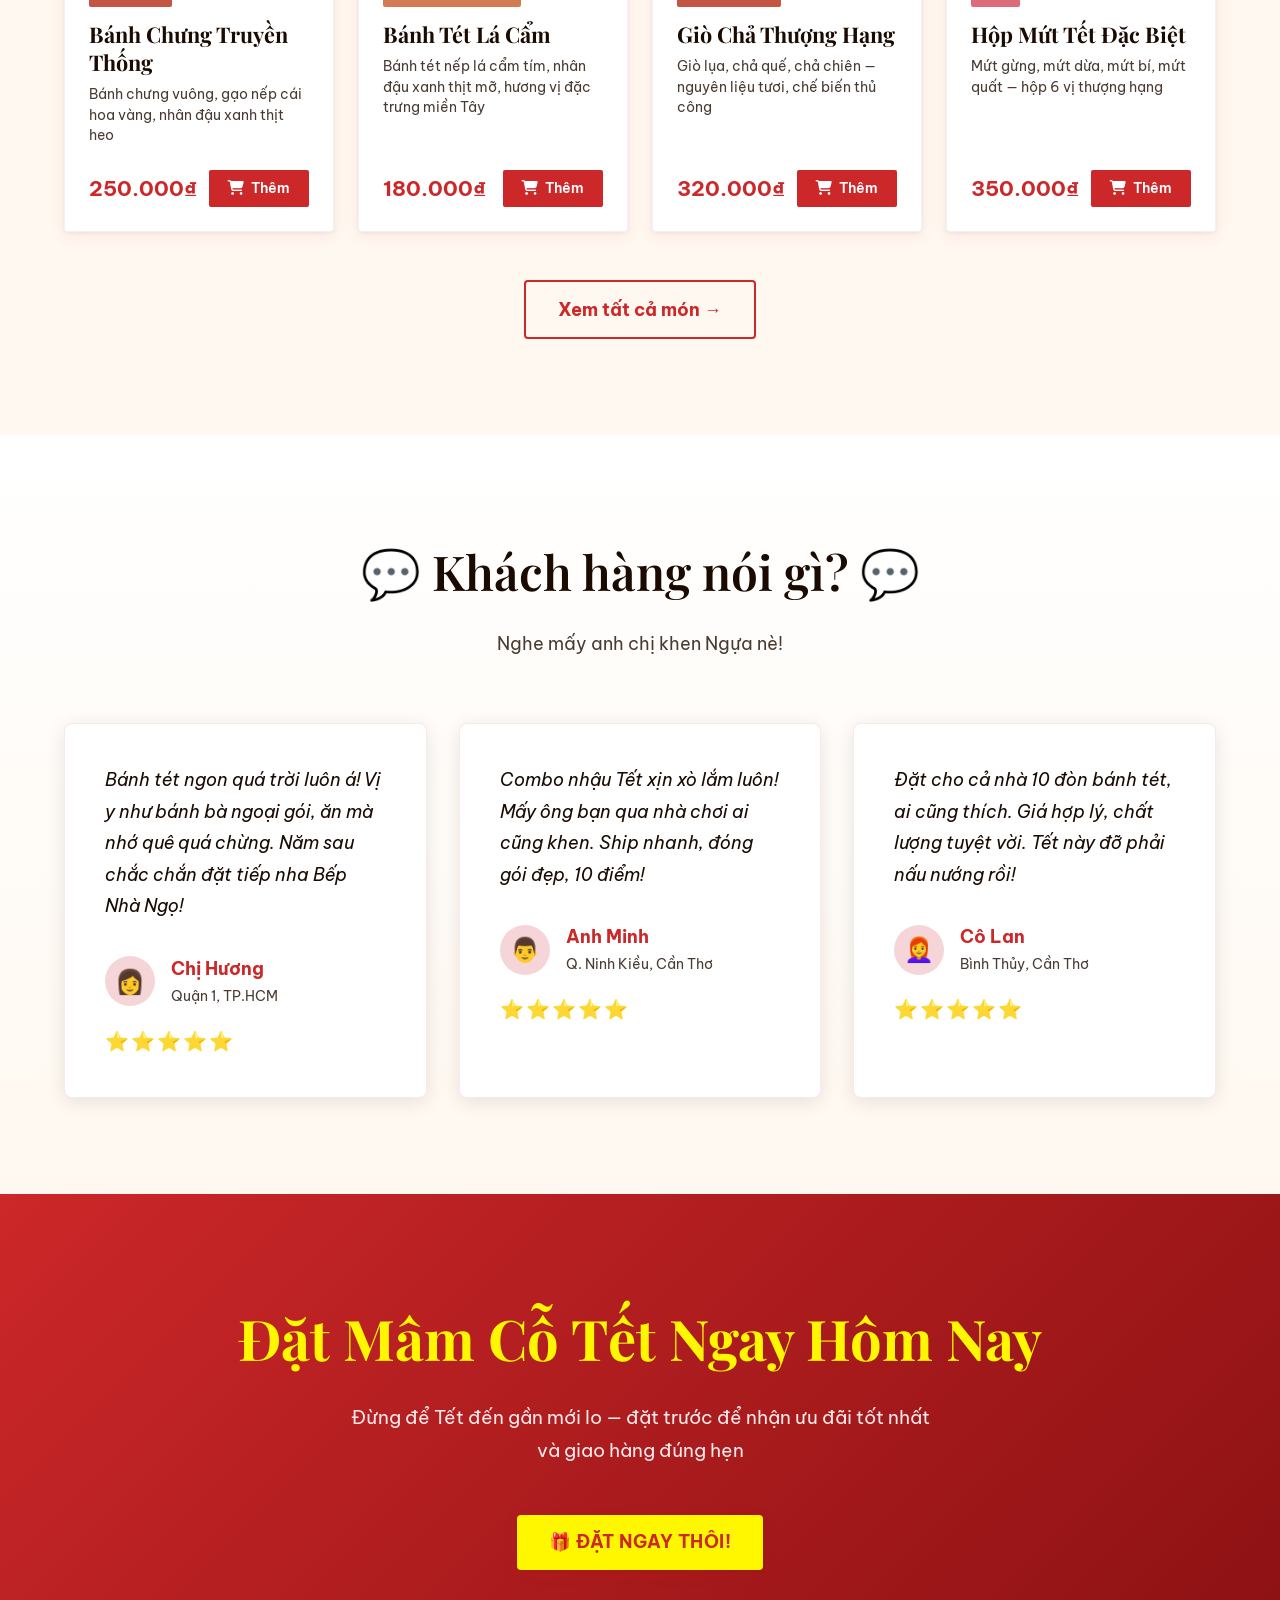
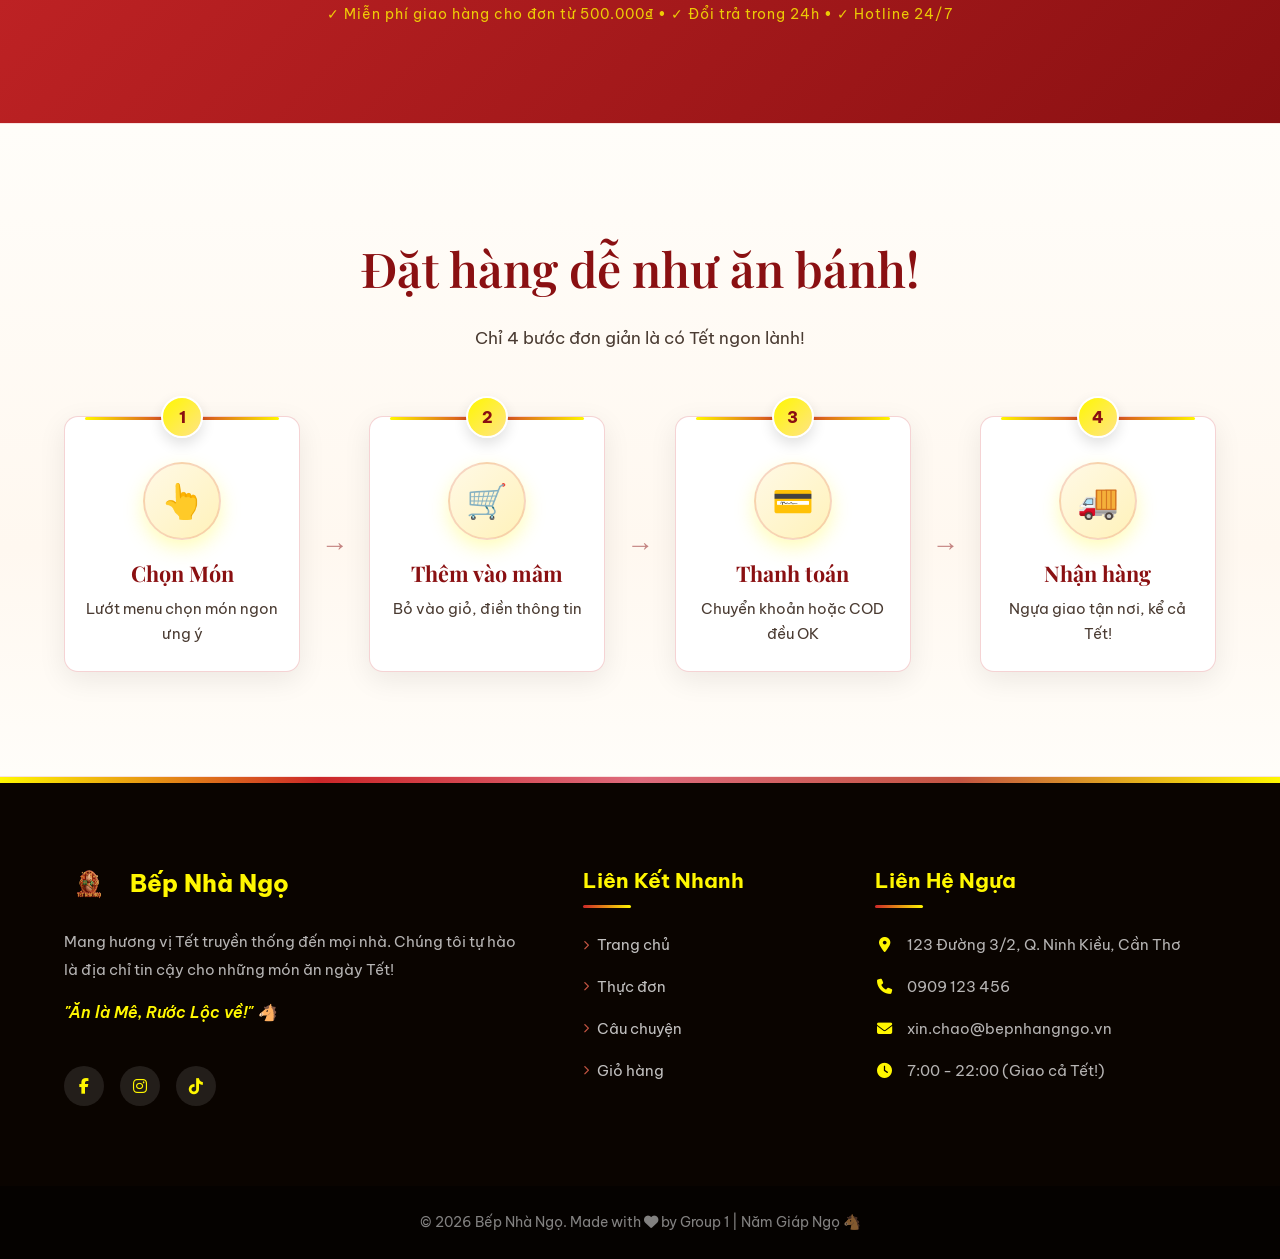
==== commit 1f66315a: "Refactor and redesign homepage order steps" ====
--- a/index.html
+++ b/index.html
@@ -97,22 +97,22 @@
         <!-- ======================== USP STRIP - Dải điểm nổi bật ======================== -->
         <!-- Hiển thị 4 cam kết: giao Tết, tươi ngon, thanh toán linh hoạt, hotline 24/7 -->
         <section class="usp-strip">
-            <div class="usp1 usp-item">
+            <div class="usp-item">
                 <i class="fas fa-truck"></i>
                 <span>Giao Xuyên Tết</span>
             </div>
-            <div class="div1 usp-divider"></div>
-            <div class="usp2 usp-item">
+            <div class="usp-divider"></div>
+            <div class="usp-item">
                 <i class="fas fa-leaf"></i>
                 <span>Tươi Ngon 100%</span>
             </div>
-            <div class="div2 usp-divider"></div>
-            <div class="usp3 usp-item">
+            <div class="usp-divider"></div>
+            <div class="usp-item">
                 <i class="fas fa-credit-card"></i>
                 <span>Thanh Toán Linh Hoạt</span>
             </div>
-            <div class="div3 usp-divider"></div>
-            <div class="usp4 usp-item">
+            <div class="usp-divider"></div>
+            <div class="usp-item">
                 <i class="fas fa-headset"></i>
                 <span>Hotline 24/7</span>
             </div>
@@ -207,7 +207,7 @@
         <!-- ======================== ĐÁNH GIÁ KHÁCH HÀNG ======================== -->
         <!-- 3 thẻ đánh giá với nội dung, avatar, tên, địa chỉ, sao -->
         <section class="testimonials-section">
-            <div class="testheader section-header">
+            <div class="section-header">
                 <h2 class="section-title">💬 Khách hàng nói gì? 💬</h2>
                 <p class="section-desc">Nghe mấy anh chị khen Ngựa nè!</p>
             </div>
@@ -274,7 +274,7 @@
         <!-- Order Steps Section -->
         <section class="order-steps-section">
             <div class="order-header section-header">
-                <h2 class="section-title">📦 Đặt hàng dễ như ăn bánh! 📦</h2>
+                <h2 class="section-title">Đặt hàng dễ như ăn bánh!</h2>
                 <p class="section-desc">Chỉ 4 bước đơn giản là có Tết ngon lành!</p>
             </div>
             <div class="steps-row">
@@ -305,6 +305,7 @@
                     <h3>Nhận hàng</h3>
                     <p>Ngựa giao tận nơi, kể cả Tết!</p>
                 </div>
+            </div>
         </section>
 
     </main>
@@ -314,8 +315,8 @@
     <!-- Footer -->
     <footer class="footer">
         <!-- Đường kẻ trang trí gradient ở trên cùng footer -->
-        <div class="footerdivider footer-deco"></div>
-        <div class="footertop footer-content">
+        <div class="footer-deco"></div>
+        <div class="footer-content">
             <!-- Cột 1: Logo, mô tả, slogan, liên kết mạng xã hội -->
             <div class="footer-col">
                 <div class="footer-brand">
--- a/assets/css/style.css
+++ b/assets/css/style.css
@@ -144,19 +144,6 @@
     color: var(--gold);
 }
 
-/* --- Thanh điều hướng - nằm giữa header --- */
-.nav {
-    flex: 1;                     /* Chiếm hết khoảng trống giữa logo và icon */
-    display: flex;
-    justify-content: center;
-}
-
-/* Danh sách link điều hướng - xếp ngang, cách đều */
-.nav-list {
-    display: flex;
-    gap: 0.5rem;
-}
-
 /* Mỗi link điều hướng - bo góc tròn, hover lên trên 2px */
 .nav-link {
     font-family: 'Be Vietnam Pro', sans-serif;
@@ -181,12 +168,6 @@
     background: var(--gold);
     color: var(--red-tet);
     font-weight: 700;
-}
-
-/* --- Cụm icon bên phải header (tìm, user, giỏ hàng) --- */
-.header-actions {
-    display: flex;
-    gap: 0.6rem;
 }
 
 /* Nút icon tròn - nền mờ, hover bay lên nhẹ */
@@ -231,15 +212,6 @@
     border: 2px solid var(--cream);
 }
 
-/* ==========================================
-   TIÊU ĐỀ PHẦN (Section Title)
-   Dùng chung cho các phần: sản phẩm, đánh giá...
-   ========================================== */
-.section-head {
-    text-align: center;
-    margin-bottom: 3.5rem;
-}
-
 /* Tiêu đề lớn - có 2 emoji trang trí 2 bên (tuỳ chọn) */
 .section-title {
     font-family: 'Playfair Display', serif;
@@ -282,7 +254,6 @@
    NÚT BẤM (Buttons)
    .btn-primary  = nút chính (đỏ, nổi bật nhất)
    .btn-secondary = nút phụ (viền đỏ, nền trắng)
-   .btn-cart = nút thêm giỏ hàng (nâu cam gradient)
    ========================================== */
 .btn {
     display: inline-flex;
@@ -324,33 +295,10 @@
     transform: translateY(-3px);
 }
 
-.btn-cart {
-    width: 100%;
-    padding: 0.8rem;
-    background: linear-gradient(135deg, var(--mint), #7BC9B7);
-    color: var(--brown-dark);
-    justify-content: center;
-    border-radius: var(--radius);
-    box-shadow: var(--shadow-clay);
-    font-size: 0.95rem;
-}
-
-.btn-cart:hover {
-    transform: translateY(-3px);
-    box-shadow: var(--shadow-clay-hover);
-}
-
 /* ==========================================
    DANH SÁCH SẢN PHẨM & THẺ SẢN PHẨM (Cards)
    Lưới responsive: tự động xuống dòng khi màn hình nhỏ
    ========================================== */
-.product-list {
-    display: grid;
-    grid-template-columns: repeat(auto-fill, minmax(16rem, 1fr));
-    gap: 2rem;
-    padding: 0 5%;
-}
-
 /* Thẻ sản phẩm - hover thì nổi lên + phóng to nhẹ */
 .card {
     background: var(--white);
@@ -385,57 +333,9 @@
 }
 
 /* Nhãn góc ảnh (Bán chạy, Mới, Sale...) */
-.tag {
-    position: absolute;
-    top: 0.8rem;
-    left: 0.8rem;
-    padding: 0.35rem 0.9rem;
-    font-family: 'Be Vietnam Pro', sans-serif;
-    font-size: 0.75rem;
-    font-weight: 700;
-    color: var(--white);
-    border-radius: var(--radius-full);
-    box-shadow: var(--shadow-soft);
-}
-
-/* Tag "Bán chạy" - nền đỏ Tết, chữ vàng */
-.tag.hot {
-    background: var(--red-tet);
-    color: var(--gold);
-}
-
-/* Tag "Mới" - nền hồng đào */
-.tag.new {
-    background: var(--pink-peach);
-    color: var(--white);
-}
-
-/* Tag "Sale" - gradient đỏ sang san hô, nổi bật hơn */
-.tag.sale {
-    background: linear-gradient(135deg, var(--red-tet), var(--coral));
-}
-
 /* Phần nội dung bên dưới ảnh (tên, giá, nút) */
 .card-body {
     padding: 1.3rem;
-}
-
-/* Tên sản phẩm - đậm, nâu tối */
-.card-title {
-    font-family: 'Be Vietnam Pro', sans-serif;
-    font-weight: 700;
-    font-size: 1.1rem;
-    margin-bottom: 0.4rem;
-    color: var(--brown-dark);
-}
-
-/* Giá sản phẩm - chữ đỏ to, đậm nhất card */
-.card-price {
-    font-family: 'Be Vietnam Pro', sans-serif;
-    font-size: 1.3rem;
-    font-weight: 800;
-    color: var(--red-tet);
-    margin-bottom: 0.8rem;
 }
 
 /* ==========================================
@@ -462,17 +362,6 @@
 }
 
 
-/* Sóng trang trí nền kem trên cùng footer */
-.footer-wave {
-    position: absolute;
-    top: 0;
-    left: 0;
-    width: 100%;
-    height: 80px;
-    background: var(--cream);
-    clip-path: ellipse(60% 100% at 50% 0%);
-}
-
 /* Lưới 3 cột footer - tự động xuống 1 cột trên mobile */
 .footer-content {
     display: grid;
@@ -619,26 +508,6 @@
     margin-top: 0.2rem;
 }
 
-/* Dòng bản quyền cuối cùng */
-.footer-bottom {
-    text-align: center;
-    padding: 1.5rem 5%;
-    border-top: 1px solid rgba(255, 255, 255, 0.1);
-    position: relative;
-    z-index: 1;
-}
-
-/* Chữ bản quyền nhỏ, trắng mờ */
-.footer-bottom p {
-    font-size: 0.9rem;
-    color: rgba(255, 255, 255, 0.6);
-}
-
-/* Icon trái tim màu đỏ - "Made with ❤ by Group 1" */
-.footer-bottom i.fa-heart {
-    color: var(--red-tet);
-}
-
 /* ==========================================
    RESPONSIVE: Tablet (≤768px)
    Ẩn nav, thu gọn header & footer 1 cột
@@ -663,11 +532,6 @@
     .section-title .emoji-left,
     .section-title .emoji-right {
         display: none;
-    }
-
-    .product-list {
-        grid-template-columns: repeat(2, 1fr);
-        gap: 1rem;
     }
 
     .footer-content {
@@ -699,73 +563,9 @@
         height: 2.4rem;
     }
 
-    /* Sản phẩm: 1 cột duy nhất */
-    .product-list {
-        grid-template-columns: 1fr;
-    }
-
     /* Nút chính: nhỏ hơn cho vừa màn hình */
     .btn-primary {
         padding: 0.8rem 1.5rem;
         font-size: 1rem;
     }
 }
-
-/* ==========================================
-   ABOUT - Trang Giới thiệu Bếp Nhà Ngọ
-   (dùng cho about.html / story.html)
-   ========================================== */
-
-/* Container: nền gradient kem → trắng, căn giữa */
-.about {
-    padding: 80px 20px;
-    background: linear-gradient(180deg, var(--cream) 0%, var(--white) 100%);
-    text-align: center;
-    position: relative;
-}
-
-/* Tiêu đề - màu san hô, to */
-.about__heading {
-    font-family: 'Playfair Display', serif;
-    font-size: 2.5rem;
-    color: var(--coral);
-    margin-bottom: 10px;
-}
-
-/* Gạch ngang vàng ngắn dưới tiêu đề */
-.about__line {
-    width: 60px;
-    height: 4px;
-    background: var(--gold);
-    margin: 0 auto 30px;
-    border-radius: 2px;
-}
-
-/* Nội dung giới thiệu - giới hạn 800px, giãn dòng 2 */
-.about__text {
-    max-width: 800px;
-    margin: 0 auto;
-    font-size: 1.1rem;
-    color: var(--brown-dark);
-    line-height: 2;
-}
-
-/* Chữ in đậm trong đoạn văn - tô đỏ nhấn mạnh */
-.about__text strong {
-    color: var(--red-tet);
-}
-
-/* About responsive: nhỏ hơn trên mobile */
-@media (max-width: 768px) {
-    .about {
-        padding: 50px 20px;
-    }
-
-    .about__heading {
-        font-size: 1.8rem;
-    }
-
-    .about__text {
-        font-size: 1rem;
-    }
-}
--- a/assets/css/index.css
+++ b/assets/css/index.css
@@ -2,9 +2,6 @@
    INDEX.CSS - CSS RIÊNG CHO TRANG CHỦ (index.html)
    Ghi đè một số style từ style.css cho phù hợp trang chủ
    ======================================================== */
-
-/* Nhập style chung (dự phòng nếu chưa link trong HTML) */
-@import url('style.css');
 
 /* ================== CÁC NÚT BẤM TRÊNG TRANG CHỦ ================== */
 
@@ -49,25 +46,6 @@
 
 .btn-secondary:hover {
     background: rgba(255, 247, 0, 0.1);
-    transform: translateY(-2px);
-}
-
-/* Nút mua hàng - nền đỏ, chiếm hết chiều ngang card */
-.btn-buy {
-    display: inline-block;
-    padding: 0.6rem 1.5rem;
-    background: var(--red-tet);
-    color: var(--white);
-    border-radius: var(--radius);
-    font-family: 'Be Vietnam Pro', sans-serif;
-    font-weight: 600;
-    transition: all 0.3s ease;
-    text-align: center;
-    width: 100%;
-}
-
-.btn-buy:hover {
-    background: var(--red-dark);
     transform: translateY(-2px);
 }
 
@@ -206,7 +184,6 @@
     position: relative;
     padding: 12rem 5% 6rem;
     background: linear-gradient(rgba(138, 16, 18, 0.85), rgba(138, 16, 18, 0.85)), url('../images/pattern-clouds-outline.png') repeat center center;
-    background-size: auto;
     display: flex;
     align-items: center;
     justify-content: space-between;
@@ -326,61 +303,6 @@
     height: 24px;
     background: rgba(255, 255, 255, 0.2);
 }
-
-/* 3.5 KHUYẾN MÃI ĐẶC BIỆT
-   Banner nền vàng, box trắng có bóng râm kiểu retro */
-.special-offer {
-    padding: 3rem 5%;
-    background: var(--gold);
-    display: flex;
-    justify-content: center;
-}
-
-/* Box khuyến mãi - nền trắng, viền đen, bóng retro (8px 8px) */
-.offer-content {
-    background: var(--white);
-    border: 2px solid var(--brown-dark);
-    display: flex;
-    align-items: center;
-    justify-content: space-between;
-    padding: 2rem 4rem;
-    border-radius: var(--radius);
-    max-width: 1000px;
-    width: 100%;
-    gap: 2rem;
-    box-shadow: 8px 8px 0px var(--brown-dark); /* Bóng kiểu retro */
-}
-
-/* Emoji to bên trái */
-.offer-icon {
-    font-size: 3rem;
-}
-
-/* Phần text giữa (co dãn) */
-.offer-text {
-    flex: 1;
-}
-
-/* Tiêu đề khuyến mãi - font sang trọng, đỏ đậm */
-.offer-title {
-    font-family: 'Playfair Display', serif;
-    font-size: 2rem;
-    font-weight: 700;
-    color: var(--red-dark);
-    margin-bottom: 0.5rem;
-}
-
-/* Mô tả khuyến mãi */
-.offer-desc {
-    font-size: 1.1rem;
-    color: var(--brown-light);
-}
-
-/* Nút khuyến mãi - không xuống dòng */
-.offer-btn {
-    white-space: nowrap;
-}
-
 
 /* 4. SẢN PHẨM NỔI BẬT
    Lưới 4 card sản phẩm, mỗi card có: ảnh, tag, tên, mô tả, giá, nút thêm */
@@ -688,221 +610,125 @@
 /* 8. CÁC BƯỚC ĐẶT HÀNG
    4 bước nằm ngang: Chọn món → Thêm giỏ → Thanh toán → Nhận hàng */
 .order-steps-section {
-    padding: 6rem 5%;
-    background: var(--cream);
+    padding: 6.5rem 5%;
+    background:
+        linear-gradient(180deg, #fffdf9 0%, var(--cream) 65%, #fffdf9 100%);
+    border-top: 1px solid rgba(204, 39, 41, 0.12);
+    border-bottom: 1px solid rgba(204, 39, 41, 0.12);
+}
+
+.order-header .section-title {
+    font-family: 'Playfair Display', serif;
+    color: var(--red-dark);
+    font-size: 3rem;
+    margin-bottom: 0.9rem;
+}
+
+.order-header .section-desc {
+    color: var(--brown-light);
+    font-size: 1.05rem;
 }
 
 /* Hàng 4 bước nằm ngang, giãn đều, tối đa 1000px */
 .steps-row {
     display: flex;
-    justify-content: space-between;
-    align-items: center;
-    max-width: 1000px;
+    justify-content: center;
+    align-items: stretch;
+    gap: 1rem;
+    max-width: 1180px;
     margin: 0 auto;
 }
 
 /* Mỗi bước: số thứ tự tròn + icon to + tiêu đề + mô tả */
 .step {
     text-align: center;
-    width: 200px;
+    width: 240px;
+    padding: 2.8rem 1.25rem 1.6rem;
+    background: var(--white);
+    border: 1px solid rgba(204, 39, 41, 0.2);
+    border-radius: 14px;
+    box-shadow: 0 8px 28px rgba(26, 10, 0, 0.08);
     position: relative;
+    transition: transform 0.3s ease, box-shadow 0.3s ease;
+}
+
+.step::before {
+    content: '';
+    position: absolute;
+    top: 0;
+    left: 20px;
+    right: 20px;
+    height: 3px;
+    background: linear-gradient(90deg, var(--gold), var(--red-tet), var(--gold));
+    border-radius: var(--radius-full);
+}
+
+.step:hover {
+    transform: translateY(-5px);
+    box-shadow: 0 14px 30px rgba(204, 39, 41, 0.14);
 }
 
 /* Số bước - hình tròn vàng góc trên, đè lên icon */
 .step-number {
     position: absolute;
-    top: -10px;
+    top: 0;
     left: 50%;
-    transform: translateX(-50%);
-    width: 32px;
-    height: 32px;
-    background: var(--gold);
-    color: var(--red-tet);
+    transform: translate(-50%, -50%);
+    width: 42px;
+    height: 42px;
+    background: linear-gradient(135deg, var(--gold), #ffe486);
+    color: var(--red-dark);
     border-radius: 50%;
     display: flex;
     align-items: center;
     justify-content: center;
     font-family: 'Be Vietnam Pro', sans-serif;
     font-weight: 800;
+    font-size: 1rem;
+    border: 2px solid var(--white);
+    box-shadow: 0 6px 14px rgba(0, 0, 0, 0.12);
 }
 
 /* Ô icon tròn 80px - nền trắng, bóng nhẹ, viền đỏ nhạt */
 .step-icon {
-    width: 80px;
-    height: 80px;
-    background: var(--white);
-    border-radius: var(--radius-lg);
+    width: 78px;
+    height: 78px;
+    background: linear-gradient(135deg, #fff9e6, #fff2ba);
+    border-radius: var(--radius-full);
     display: flex;
     align-items: center;
     justify-content: center;
-    font-size: 2.5rem;
-    margin: 0 auto 1.5rem;
-    box-shadow: var(--shadow-soft);
-    border: 2px solid rgba(204, 39, 41, 0.1);
+    font-size: 2.1rem;
+    margin: 0 auto 1.25rem;
+    box-shadow: 0 8px 20px rgba(255, 247, 0, 0.28);
+    border: 2px solid rgba(204, 39, 41, 0.16);
 }
 
 /* Tên bước - chữ đỏ, font Be Vietnam Pro */
 .step h3 {
-    font-family: 'Be Vietnam Pro', sans-serif;
-    color: var(--red-tet);
-    margin-bottom: 0.5rem;
+    font-family: 'Playfair Display', serif;
+    color: var(--red-dark);
+    margin-bottom: 0.55rem;
+    font-size: 1.35rem;
+    line-height: 1.25;
 }
 
 /* Mô tả bước - chữ nhỏ xám */
 .step p {
-    font-size: 0.9rem;
+    font-size: 0.95rem;
     color: var(--brown-light);
+    line-height: 1.65;
 }
 
 /* Mũi tên → giữa các bước - đỏ nhạt */
 .step-arrow {
-    font-size: 2rem;
-    color: rgba(204, 39, 41, 0.3);
-}
-
-/* 9. MENU & GALLERY - Phần đen sang trọng
-   Nền tối, chữ vàng, icon thực đơn tròn + lưới 3 ảnh */
-.menu-and-gallery {
-    padding: 5rem 5%;
-    background: linear-gradient(180deg, #1A0A00 0%, #0D0500 100%);
-    text-align: center;
-    position: relative;
-    color: var(--gold);
-}
-
-/* Đường viền vàng trang trí: --- ◆ --- */
-.gold-edge {
     display: flex;
     align-items: center;
     justify-content: center;
-    gap: 1rem;
-    margin: 3rem 0;
-}
-
-/* Đường kẻ vàng mờ dần 2 đầu (gradient → transparent) */
-.mg-line {
-    width: 100px;
-    height: 1px;
-    background: linear-gradient(90deg, transparent, var(--gold), transparent);
-}
-
-/* Hình thoi nhỏ ◆ giữa 2 đường kẻ */
-.mg-diamond {
-    font-size: 0.8rem;
-}
-
-/* Hoa văn góc trên (VD: ✦ ✦ ✦) - mờ 60% */
-.corner-tl {
-    font-size: 1.5rem;
-    letter-spacing: 0.5rem;
-    opacity: 0.6;
-    margin-bottom: 2rem;
-}
-
-/* Tiêu đề lớn phần gallery - font sang trọng */
-.mg-title {
-    font-family: 'Playfair Display', serif;
-    font-size: 3.5rem;
-    margin-bottom: 0.5rem;
-}
-
-/* Phụ đề - chữ trắng mờ 60% */
-.mg-subtitle {
-    font-family: 'Be Vietnam Pro', sans-serif;
-    color: rgba(255, 255, 255, 0.6);
-    margin-bottom: 3rem;
-}
-
-/* Hàng icon thực đơn - 3 hình tròn nằm ngang, gap 4rem */
-.mg-icons {
-    display: flex;
-    justify-content: center;
-    gap: 4rem;
-    margin-bottom: 4rem;
-}
-
-/* Mỗi mục icon: ảnh tròn + tên bên dưới */
-.mg-icon-item {
-    display: flex;
-    flex-direction: column;
-    align-items: center;
-    gap: 1rem;
-}
-
-/* Khung ảnh tròn 100px - viền vàng nhạt */
-.mg-icon-img {
-    width: 100px;
-    height: 100px;
-    border-radius: 50%;
-    overflow: hidden;
-    border: 3px solid rgba(255, 247, 0, 0.3);
-    transition: all 0.3s ease;
-}
-
-/* Hover: viền vàng rõ, phóng nhẹ 1.05 */
-.mg-icon-img:hover {
-    border-color: var(--gold);
-    transform: scale(1.05);
-}
-
-/* Ảnh trong khung tròn - lấp đầy, cắt nếu cần */
-.mg-icon-img img {
-    width: 100%;
-    height: 100%;
-    object-fit: cover;
-}
-
-/* Tên danh mục bên dưới icon */
-.mg-icon-item span {
-    font-family: 'Be Vietnam Pro', sans-serif;
-    font-weight: 500;
-}
-
-/* Dải phân cách giữa icon và gallery (✦ ✦ ✦) */
-.mid-divider {
-    font-size: 2rem;
-    letter-spacing: 1rem;
-    opacity: 0.5;
-    margin: 4rem 0;
-}
-
-/* Lưới 3 ảnh vuông - hover zoom nhẹ, có lớp phủ tối ở đáy */
-.mg-gallery {
-    display: grid;
-    grid-template-columns: repeat(3, 1fr);
-    gap: 1.5rem;
-    max-width: 1000px;
-    margin: 0 auto;
-}
-
-/* Mỗi ô ảnh vuông - viền vàng nhạt, bo tròn */
-.mg-gallery-img {
-    border-radius: var(--radius-lg);
-    overflow: hidden;
-    aspect-ratio: 1;
-    position: relative;
-    border: 1px solid rgba(255, 247, 0, 0.2);
-}
-
-/* Lớp phủ tối gradient từ giữa xuống đáy (50% → 100%) */
-.mg-gallery-img::after {
-    content: '';
-    position: absolute;
-    inset: 0;
-    background: linear-gradient(180deg, transparent 50%, rgba(0, 0, 0, 0.5) 100%);
-}
-
-/* Ảnh lấp đầy ô, chuyển động zoom mượt 0.5s */
-.mg-gallery-img img {
-    width: 100%;
-    height: 100%;
-    object-fit: cover;
-    transition: transform 0.5s ease;
-}
-
-/* Hover: zoom ảnh 1.1 lần */
-.mg-gallery-img:hover img {
-    transform: scale(1.1);
+    width: 38px;
+    color: rgba(138, 16, 18, 0.5);
+    font-size: 1.7rem;
+    font-weight: 700;
 }
 
 /* 10. FOOTER TRANG CHỦ - Ghi đè layout footer
@@ -1048,21 +874,20 @@
         justify-content: center;
     }
 
+    .step {
+        width: min(320px, 100%);
+    }
+
     .step-arrow {
         display: none;
     }
 
-    .mg-icons {
-        flex-wrap: wrap;
-        gap: 2rem;
-    }
-
     .footer-content {
         grid-template-columns: 1fr 1fr;
     }
 }
 
-/* Mobile: ẩn nav, USP 2 cột, gallery 1 cột */
+/* Mobile: ẩn nav, USP 2 cột */
 @media (max-width: 768px) {
     .header {
         padding: 0 4%;
@@ -1090,16 +915,6 @@
         font-size: 2.8rem;
     }
 
-    .mg-gallery {
-        grid-template-columns: 1fr;
-    }
-
-    .offer-content {
-        flex-direction: column;
-        text-align: center;
-        padding: 1.5rem;
-    }
-
     .footer-content {
         grid-template-columns: 1fr;
         gap: 2rem;
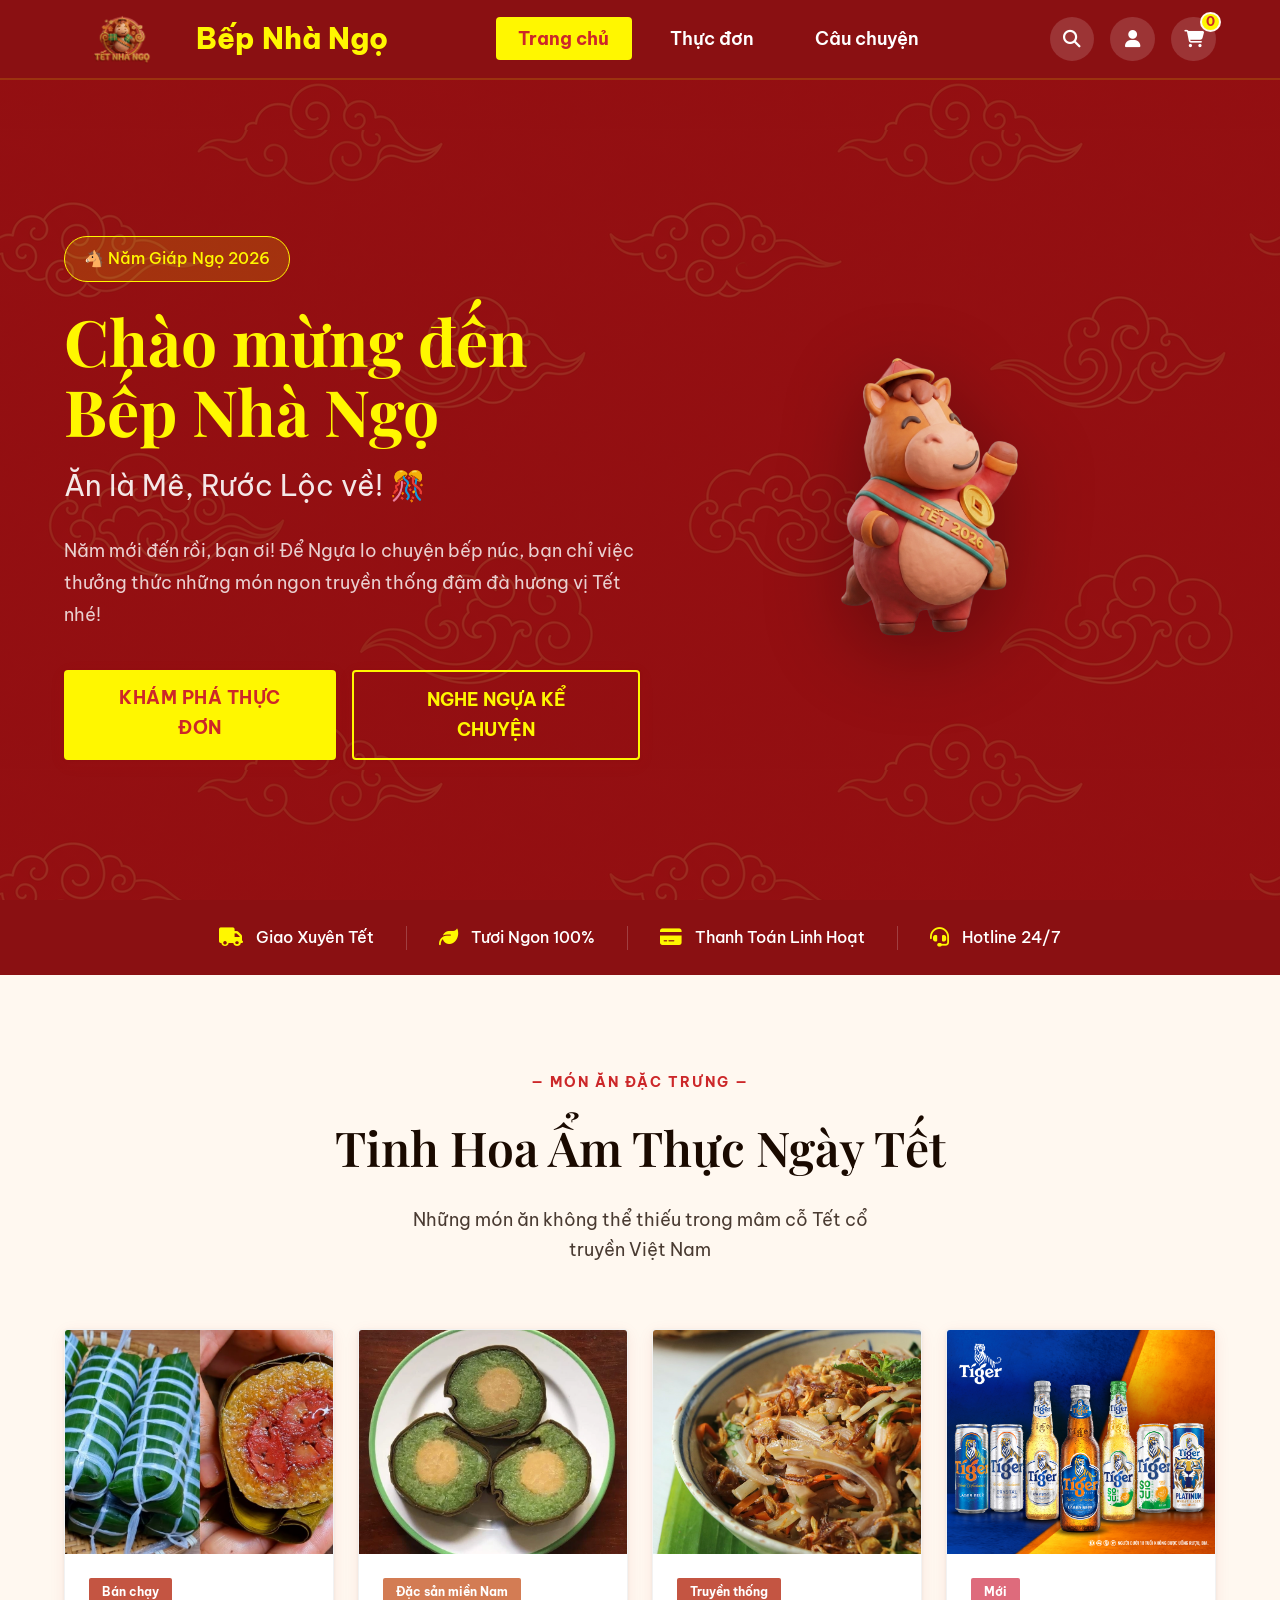
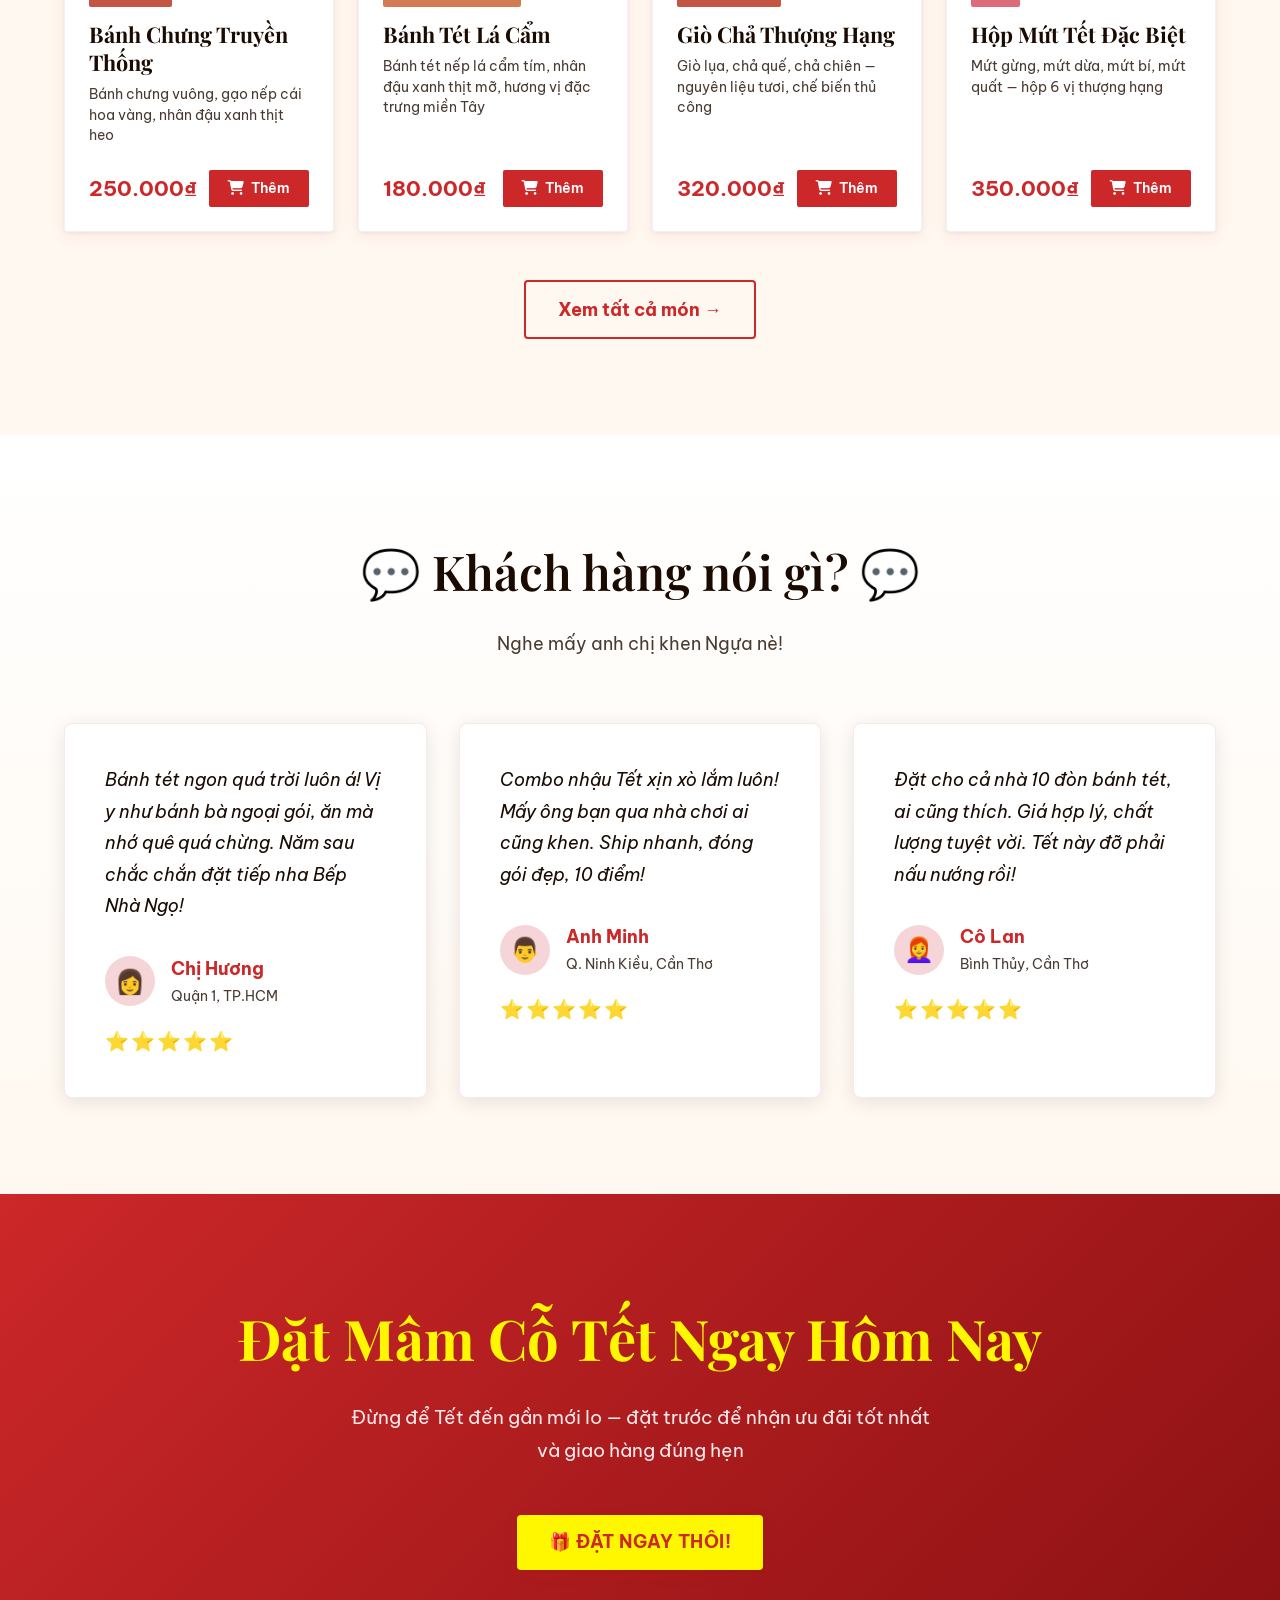
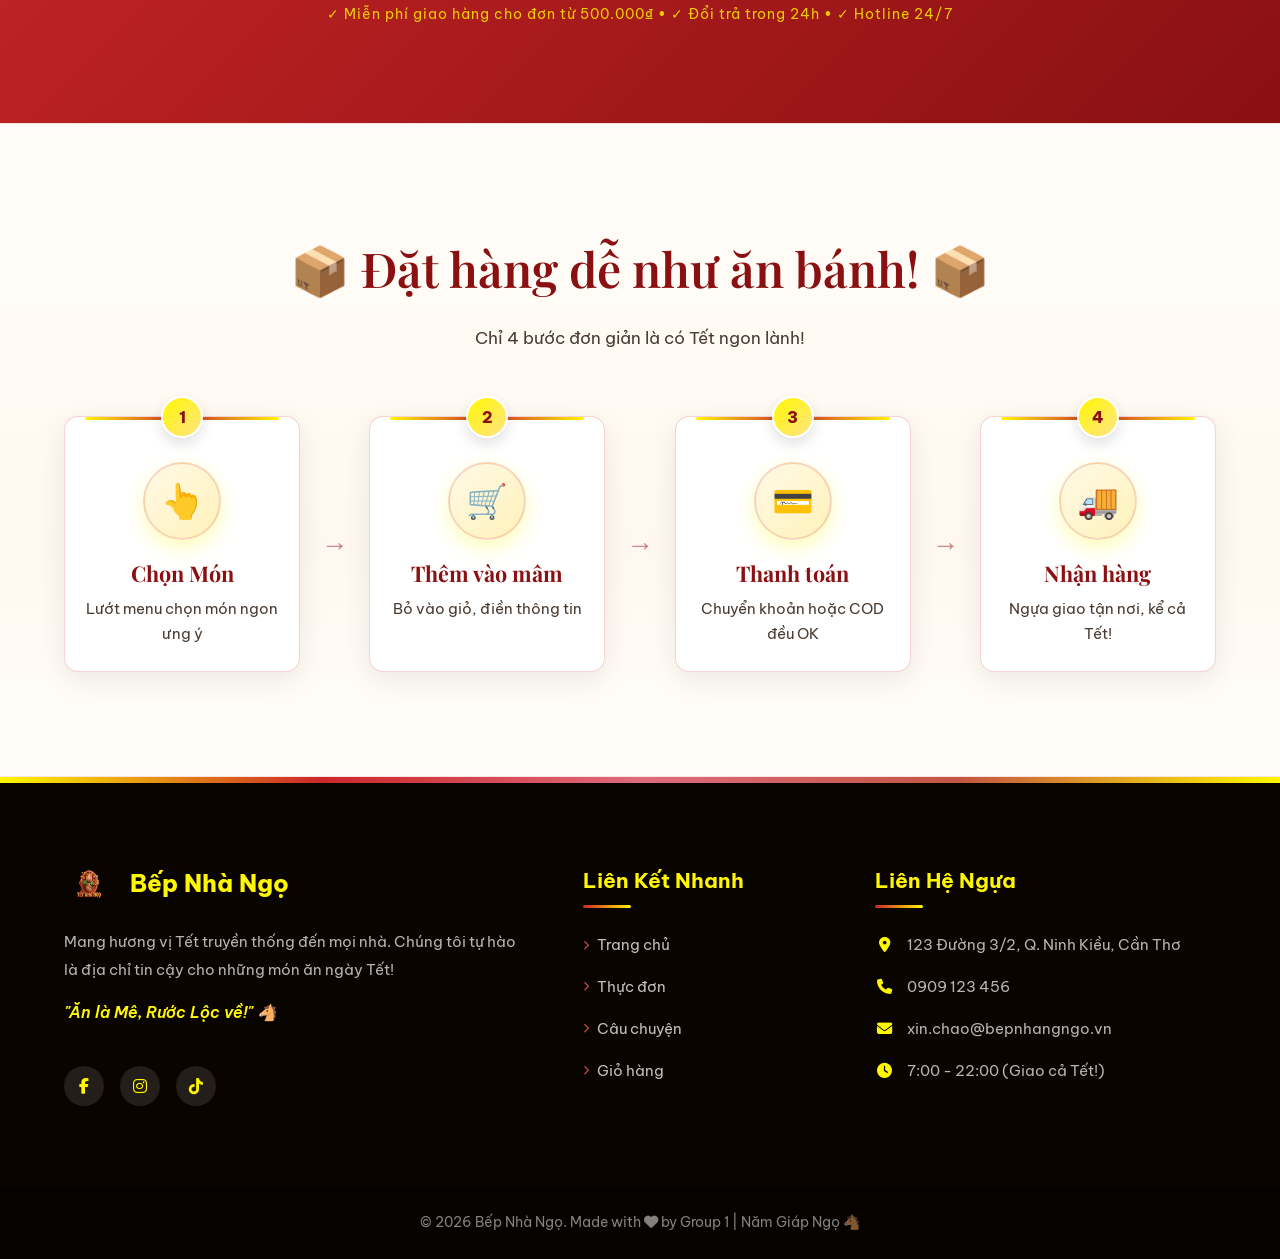
==== commit a4191512: "fixloginandheaderfooter" ====
--- a/index.html
+++ b/index.html
@@ -32,33 +32,7 @@
 <body>
     <!-- ======================== HEADER - Thanh điều hướng cố định trên cùng ======================== -->
     <header class="header">
-        <!-- Logo - bấm vào sẽ về trang chủ. Nếu ảnh lỗi thì hiển chữ thay thế (onerror) -->
-        <div class="logo">
-            <a href="index.html">
-                <img src="assets/images/logo.png" alt="Bếp Nhà Ngọ Logo"
-                    onerror="this.style.display='none'; this.nextElementSibling.style.display='flex';">
-                <span class="logo-text">Bếp Nhà Ngọ</span>
-            </a>
-        </div>
-
-        <!-- Thanh điều hướng - class "active" đánh dấu trang đang xem -->
-        <nav class="nav-links">
-            <ul>
-                <li><a href="index.html" class="nav-link active">Trang chủ</a></li>
-                <li><a href="menu.html" class="nav-link">Thực đơn</a></li>
-                <li><a href="story.html" class="nav-link">Câu chuyện</a></li>
-            </ul>
-        </nav>
-
-        <!-- Các nút: tìm kiếm, tài khoản, giỏ hàng (có badge đếm số lượng) -->
-        <div class="cart-button">
-            <button class="icon-btn" aria-label="Tìm kiếm"><i class="fas fa-search"></i></button>
-            <button class="icon-btn" aria-label="Tài khoản"><i class="fas fa-user"></i></button>
-            <a href="cart.html" class="icon-btn cart" aria-label="Giỏ hàng">
-                <i class="fas fa-shopping-cart"></i>
-                <span class="cart-badge">0</span>
-            </a>
-        </div>
+       
     </header>
 
     <main>
@@ -97,22 +71,22 @@
         <!-- ======================== USP STRIP - Dải điểm nổi bật ======================== -->
         <!-- Hiển thị 4 cam kết: giao Tết, tươi ngon, thanh toán linh hoạt, hotline 24/7 -->
         <section class="usp-strip">
-            <div class="usp-item">
+            <div class="usp1 usp-item">
                 <i class="fas fa-truck"></i>
                 <span>Giao Xuyên Tết</span>
             </div>
-            <div class="usp-divider"></div>
-            <div class="usp-item">
+            <div class="div1 usp-divider"></div>
+            <div class="usp2 usp-item">
                 <i class="fas fa-leaf"></i>
                 <span>Tươi Ngon 100%</span>
             </div>
-            <div class="usp-divider"></div>
-            <div class="usp-item">
+            <div class="div2 usp-divider"></div>
+            <div class="usp3 usp-item">
                 <i class="fas fa-credit-card"></i>
                 <span>Thanh Toán Linh Hoạt</span>
             </div>
-            <div class="usp-divider"></div>
-            <div class="usp-item">
+            <div class="div3 usp-divider"></div>
+            <div class="usp4 usp-item">
                 <i class="fas fa-headset"></i>
                 <span>Hotline 24/7</span>
             </div>
@@ -207,7 +181,7 @@
         <!-- ======================== ĐÁNH GIÁ KHÁCH HÀNG ======================== -->
         <!-- 3 thẻ đánh giá với nội dung, avatar, tên, địa chỉ, sao -->
         <section class="testimonials-section">
-            <div class="section-header">
+            <div class="testheader section-header">
                 <h2 class="section-title">💬 Khách hàng nói gì? 💬</h2>
                 <p class="section-desc">Nghe mấy anh chị khen Ngựa nè!</p>
             </div>
@@ -274,7 +248,7 @@
         <!-- Order Steps Section -->
         <section class="order-steps-section">
             <div class="order-header section-header">
-                <h2 class="section-title">Đặt hàng dễ như ăn bánh!</h2>
+                <h2 class="section-title">📦 Đặt hàng dễ như ăn bánh! 📦</h2>
                 <p class="section-desc">Chỉ 4 bước đơn giản là có Tết ngon lành!</p>
             </div>
             <div class="steps-row">
@@ -305,7 +279,6 @@
                     <h3>Nhận hàng</h3>
                     <p>Ngựa giao tận nơi, kể cả Tết!</p>
                 </div>
-            </div>
         </section>
 
     </main>
@@ -314,55 +287,12 @@
     <!-- Gồm 3 cột: giới thiệu + mạng xã hội, liên kết nhanh, thông tin liên hệ -->
     <!-- Footer -->
     <footer class="footer">
-        <!-- Đường kẻ trang trí gradient ở trên cùng footer -->
-        <div class="footer-deco"></div>
-        <div class="footer-content">
-            <!-- Cột 1: Logo, mô tả, slogan, liên kết mạng xã hội -->
-            <div class="footer-col">
-                <div class="footer-brand">
-                    <img src="assets/images/logo.png" alt="Bếp Nhà Ngọ">
-                    <span class="footer-brand-text">Bếp Nhà Ngọ</span>
-                </div>
-                <p class="footer-text">Mang hương vị Tết truyền thống đến mọi nhà. Chúng tôi tự hào là địa chỉ tin cậy
-                    cho những món ăn ngày Tết!</p>
-                <p class="footer-slogan">"Ăn là Mê, Rước Lộc về!" 🐴</p>
-                <div class="social">
-                    <a href="#" aria-label="Facebook"><i class="fab fa-facebook-f"></i></a>
-                    <a href="#" aria-label="Instagram"><i class="fab fa-instagram"></i></a>
-                    <a href="#" aria-label="TikTok"><i class="fab fa-tiktok"></i></a>
-                </div>
-            </div>
-
-            <!-- Cột 2: Các trang liên kết -->
-            <div class="footer-col">
-                <h4 class="footer-title">Liên Kết Nhanh</h4>
-                <ul class="footer-links">
-                    <li><a href="index.html"><i class="fas fa-chevron-right"></i> Trang chủ</a></li>
-                    <li><a href="menu.html"><i class="fas fa-chevron-right"></i> Thực đơn</a></li>
-                    <li><a href="story.html"><i class="fas fa-chevron-right"></i> Câu chuyện</a></li>
-                    <li><a href="cart.html"><i class="fas fa-chevron-right"></i> Giỏ hàng</a></li>
-                </ul>
-            </div>
-
-            <!-- Cột 3: Thông tin liên hệ (địa chỉ, sđt, email, giờ mở cửa) -->
-            <div class="footer-col">
-                <h4 class="footer-title">Liên Hệ Ngựa</h4>
-                <ul class="contact">
-                    <li><i class="fas fa-map-marker-alt"></i><span>123 Đường 3/2, Q. Ninh Kiều, Cần Thơ</span></li>
-                    <li><i class="fas fa-phone"></i><span>0909 123 456</span></li>
-                    <li><i class="fas fa-envelope"></i><span>xin.chao@bepnhangngo.vn</span></li>
-                    <li><i class="fas fa-clock"></i><span>7:00 - 22:00 (Giao cả Tết!)</span></li>
-                </ul>
-            </div>
-        </div>
-        <!-- Dòng bản quyền cuối cùng -->
-        <div class="footerbottom">
-            <p>© 2026 Bếp Nhà Ngọ. Made with <i class="fas fa-heart"></i> by Group 1 | Năm Giáp Ngọ 🐴</p>
-        </div>
+       
     </footer>
 
     <!-- JavaScript chính của trang -->
     <script src="assets/js/main.js"></script>
+    <script src="assets/js/script.js"></script>
 </body>
 
 </html>
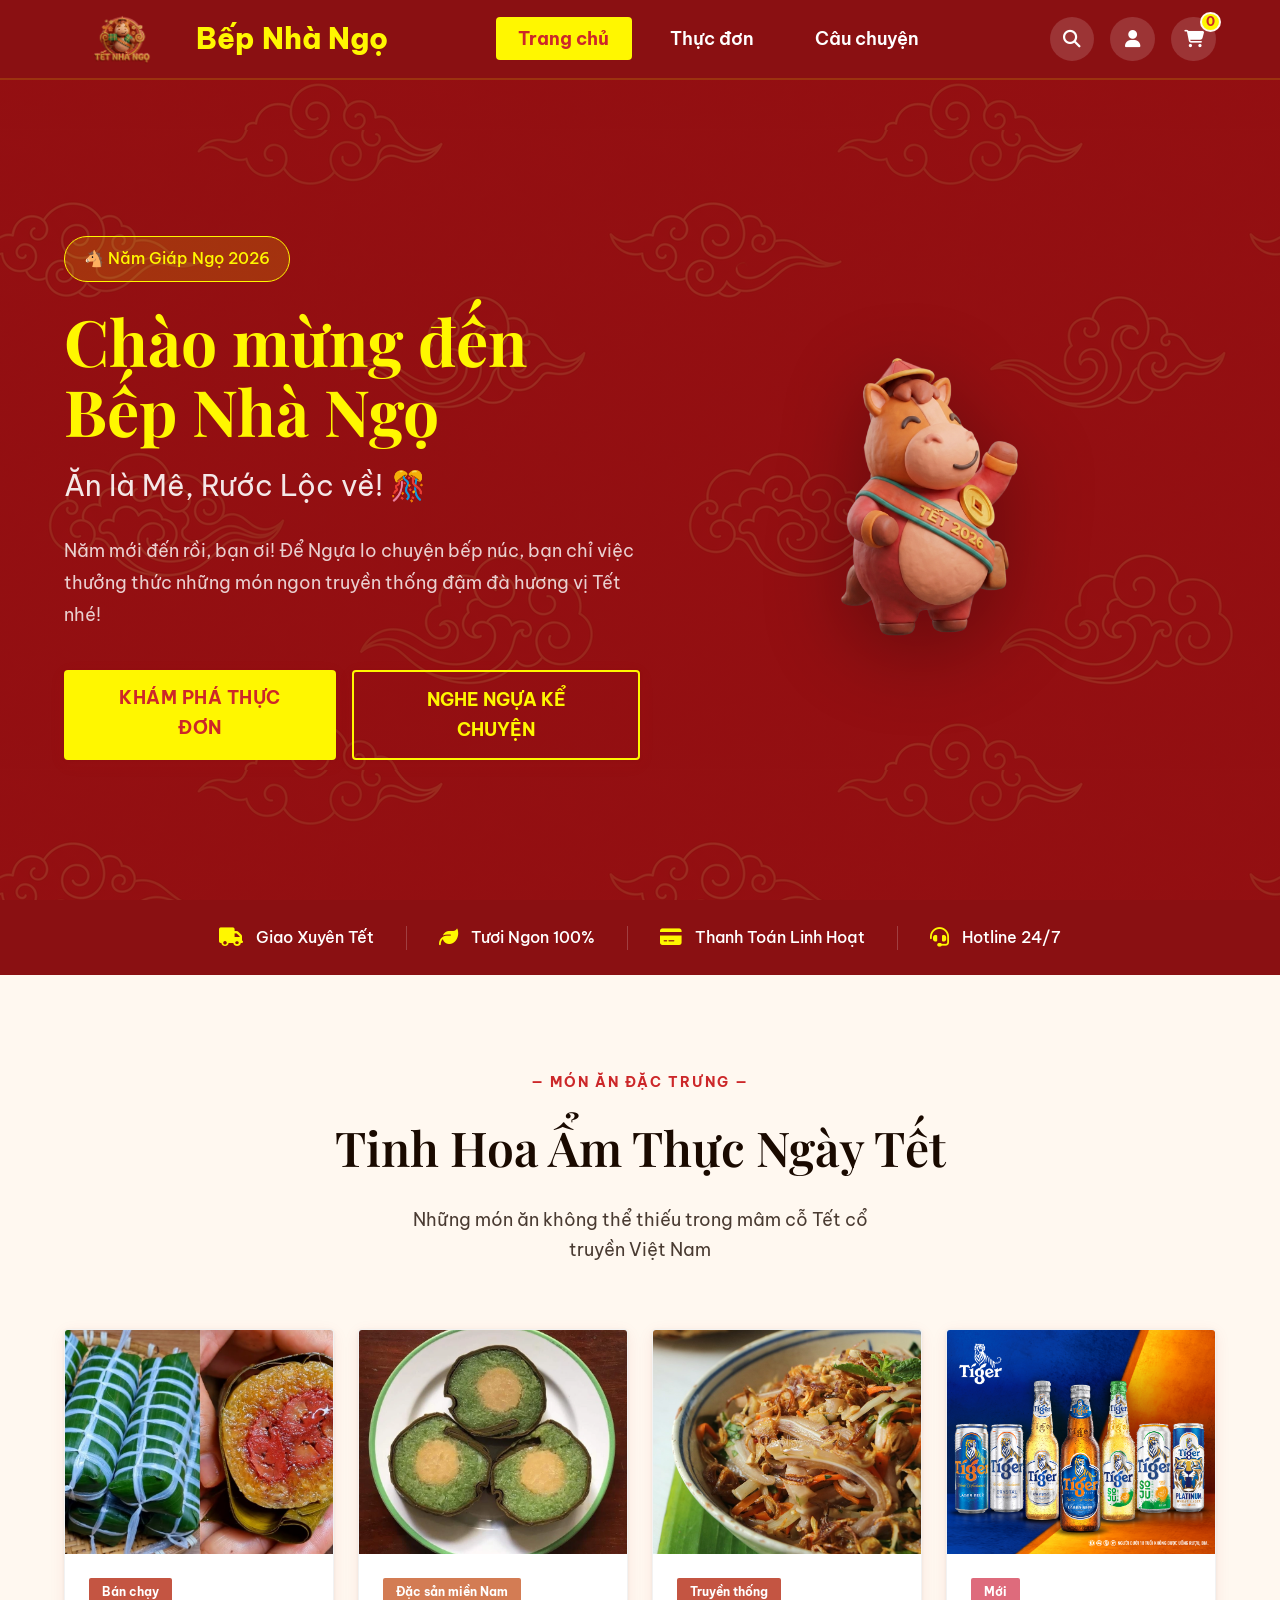
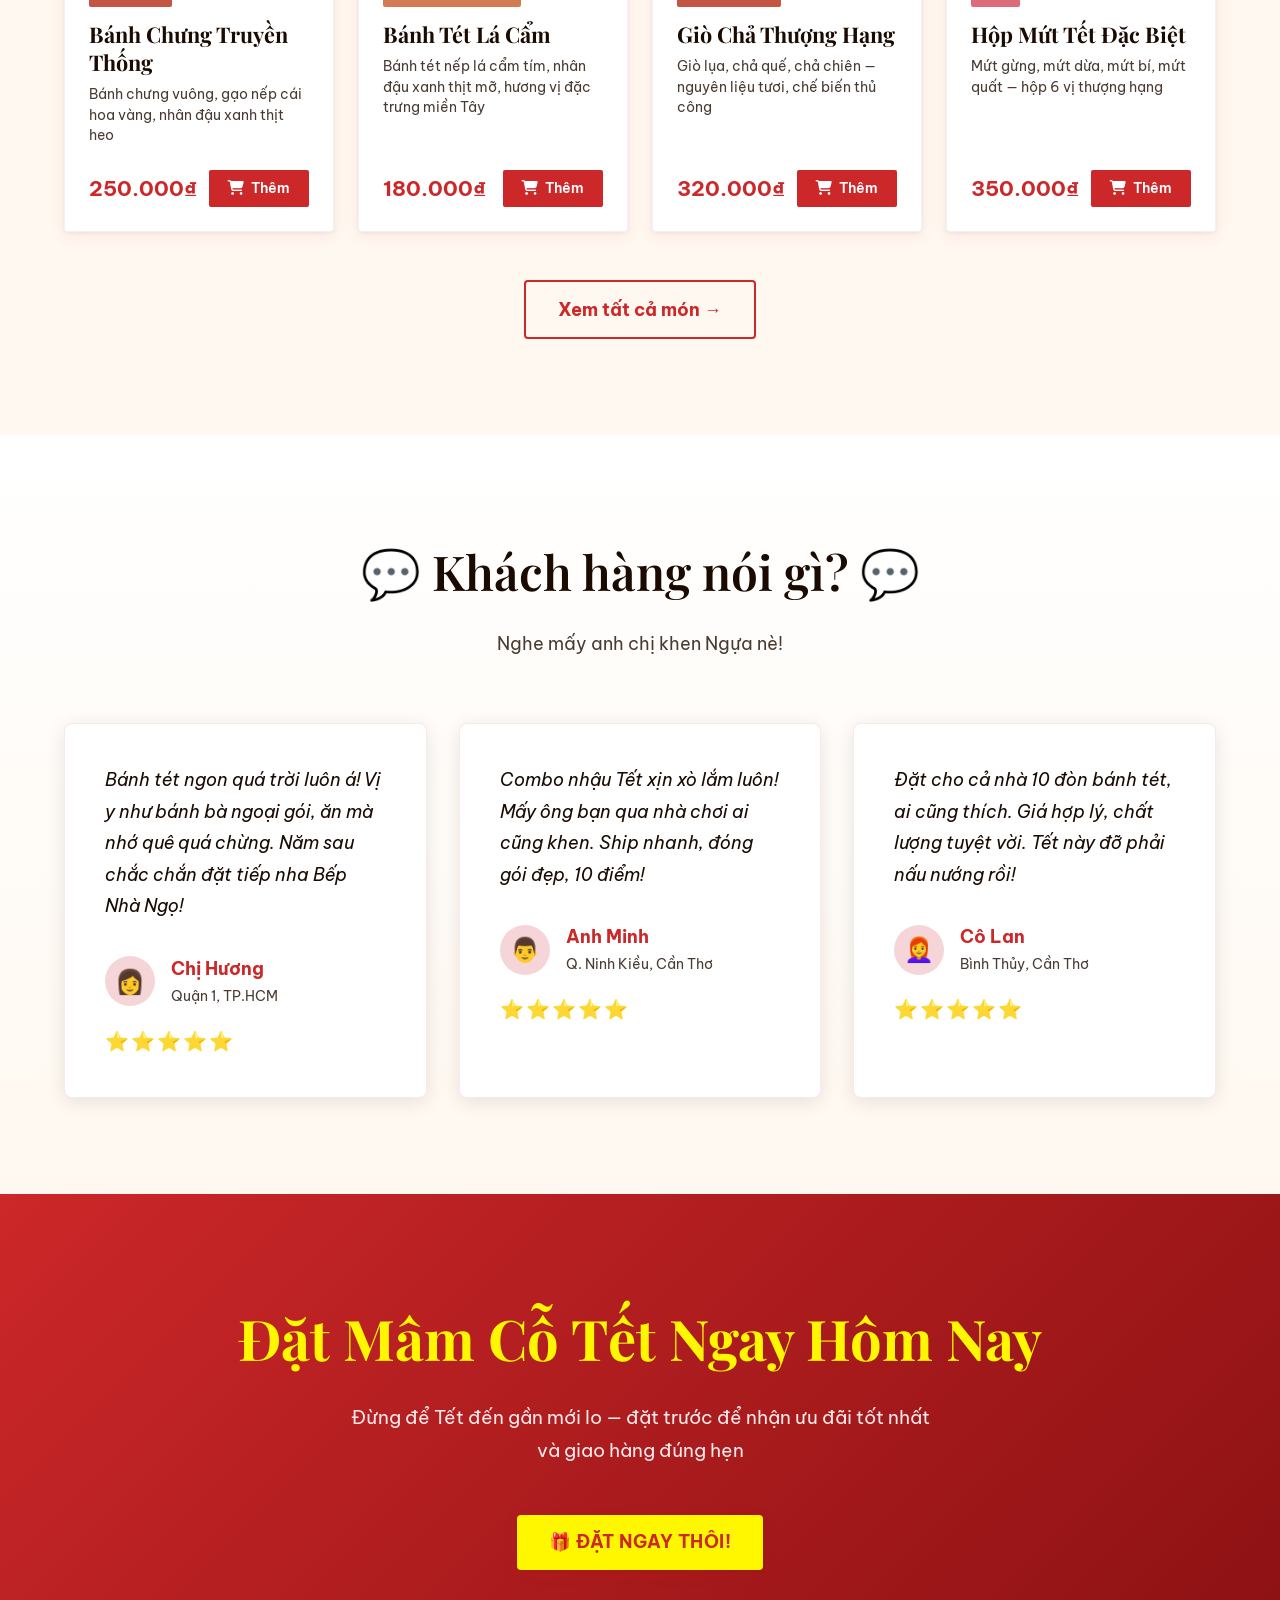
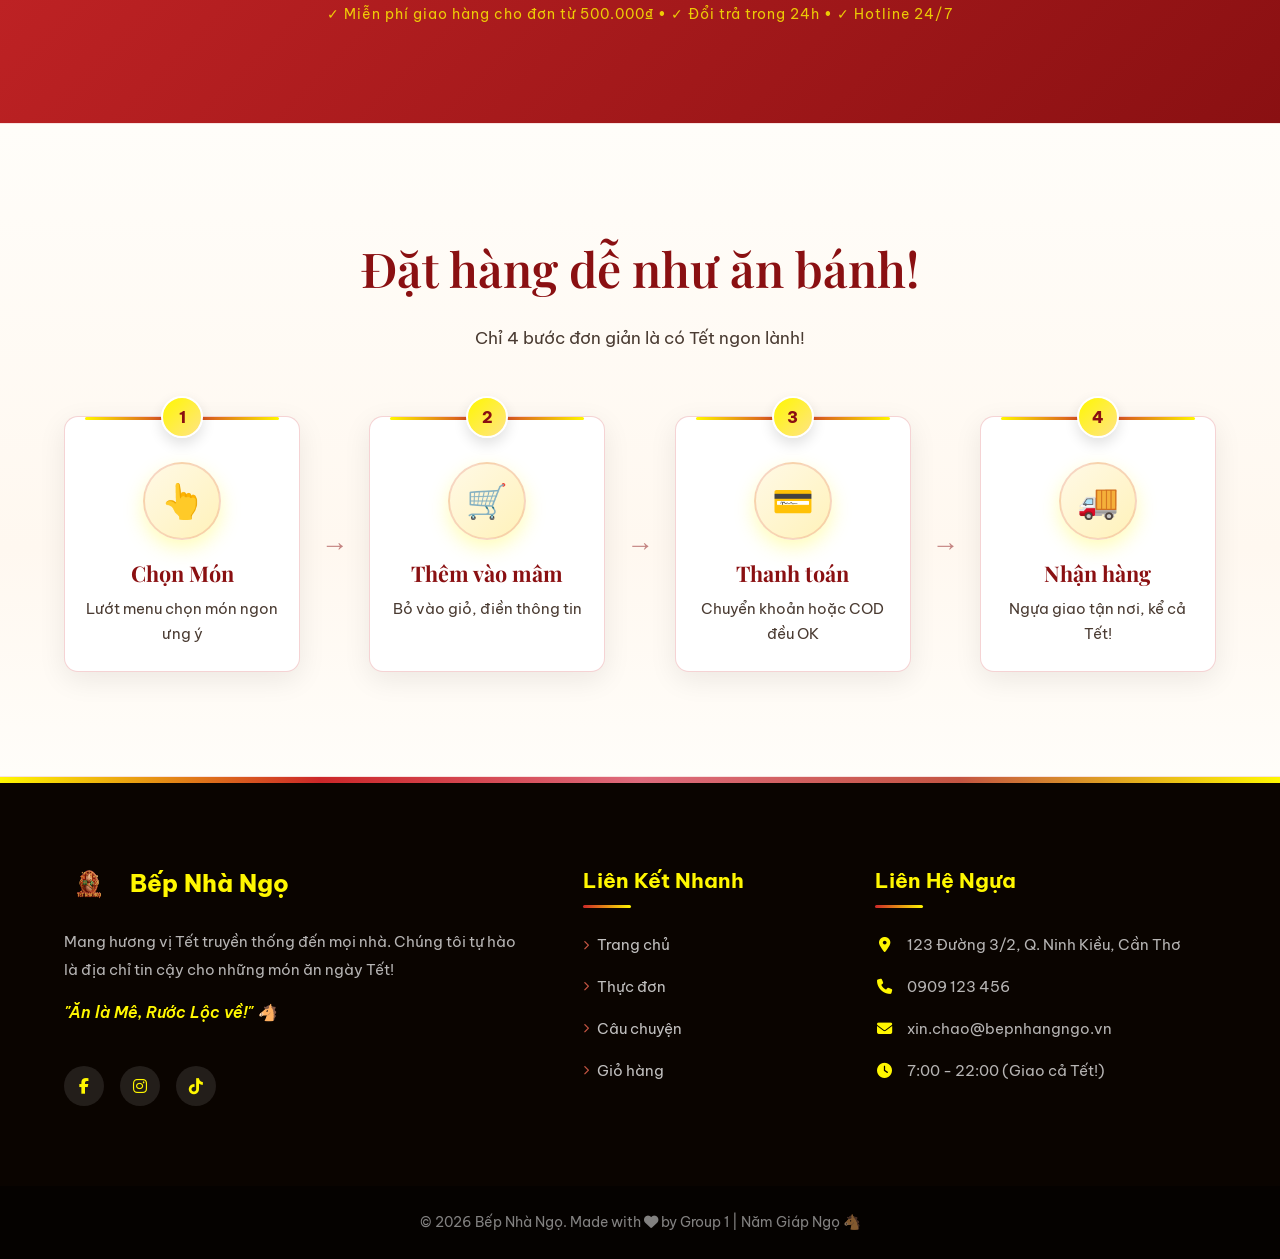
==== commit 4cc8e68e: "fix header" ====
--- a/index.html
+++ b/index.html
@@ -71,27 +71,26 @@
         <!-- ======================== USP STRIP - Dải điểm nổi bật ======================== -->
         <!-- Hiển thị 4 cam kết: giao Tết, tươi ngon, thanh toán linh hoạt, hotline 24/7 -->
         <section class="usp-strip">
-            <div class="usp1 usp-item">
+            <div class="usp-item">
                 <i class="fas fa-truck"></i>
                 <span>Giao Xuyên Tết</span>
             </div>
-            <div class="div1 usp-divider"></div>
-            <div class="usp2 usp-item">
+            <div class="usp-divider"></div>
+            <div class="usp-item">
                 <i class="fas fa-leaf"></i>
                 <span>Tươi Ngon 100%</span>
             </div>
-            <div class="div2 usp-divider"></div>
-            <div class="usp3 usp-item">
+            <div class="usp-divider"></div>
+            <div class="usp-item">
                 <i class="fas fa-credit-card"></i>
                 <span>Thanh Toán Linh Hoạt</span>
             </div>
-            <div class="div3 usp-divider"></div>
-            <div class="usp4 usp-item">
+            <div class="usp-divider"></div>
+            <div class="usp-item">
                 <i class="fas fa-headset"></i>
                 <span>Hotline 24/7</span>
             </div>
         </section>
-
 
 
         <!-- ======================== SẢN PHẨM NỔI BẬT ======================== -->
@@ -181,7 +180,7 @@
         <!-- ======================== ĐÁNH GIÁ KHÁCH HÀNG ======================== -->
         <!-- 3 thẻ đánh giá với nội dung, avatar, tên, địa chỉ, sao -->
         <section class="testimonials-section">
-            <div class="testheader section-header">
+            <div class="section-header">
                 <h2 class="section-title">💬 Khách hàng nói gì? 💬</h2>
                 <p class="section-desc">Nghe mấy anh chị khen Ngựa nè!</p>
             </div>
@@ -248,7 +247,7 @@
         <!-- Order Steps Section -->
         <section class="order-steps-section">
             <div class="order-header section-header">
-                <h2 class="section-title">📦 Đặt hàng dễ như ăn bánh! 📦</h2>
+                <h2 class="section-title">Đặt hàng dễ như ăn bánh!</h2>
                 <p class="section-desc">Chỉ 4 bước đơn giản là có Tết ngon lành!</p>
             </div>
             <div class="steps-row">
@@ -279,6 +278,7 @@
                     <h3>Nhận hàng</h3>
                     <p>Ngựa giao tận nơi, kể cả Tết!</p>
                 </div>
+            </div>
         </section>
 
     </main>
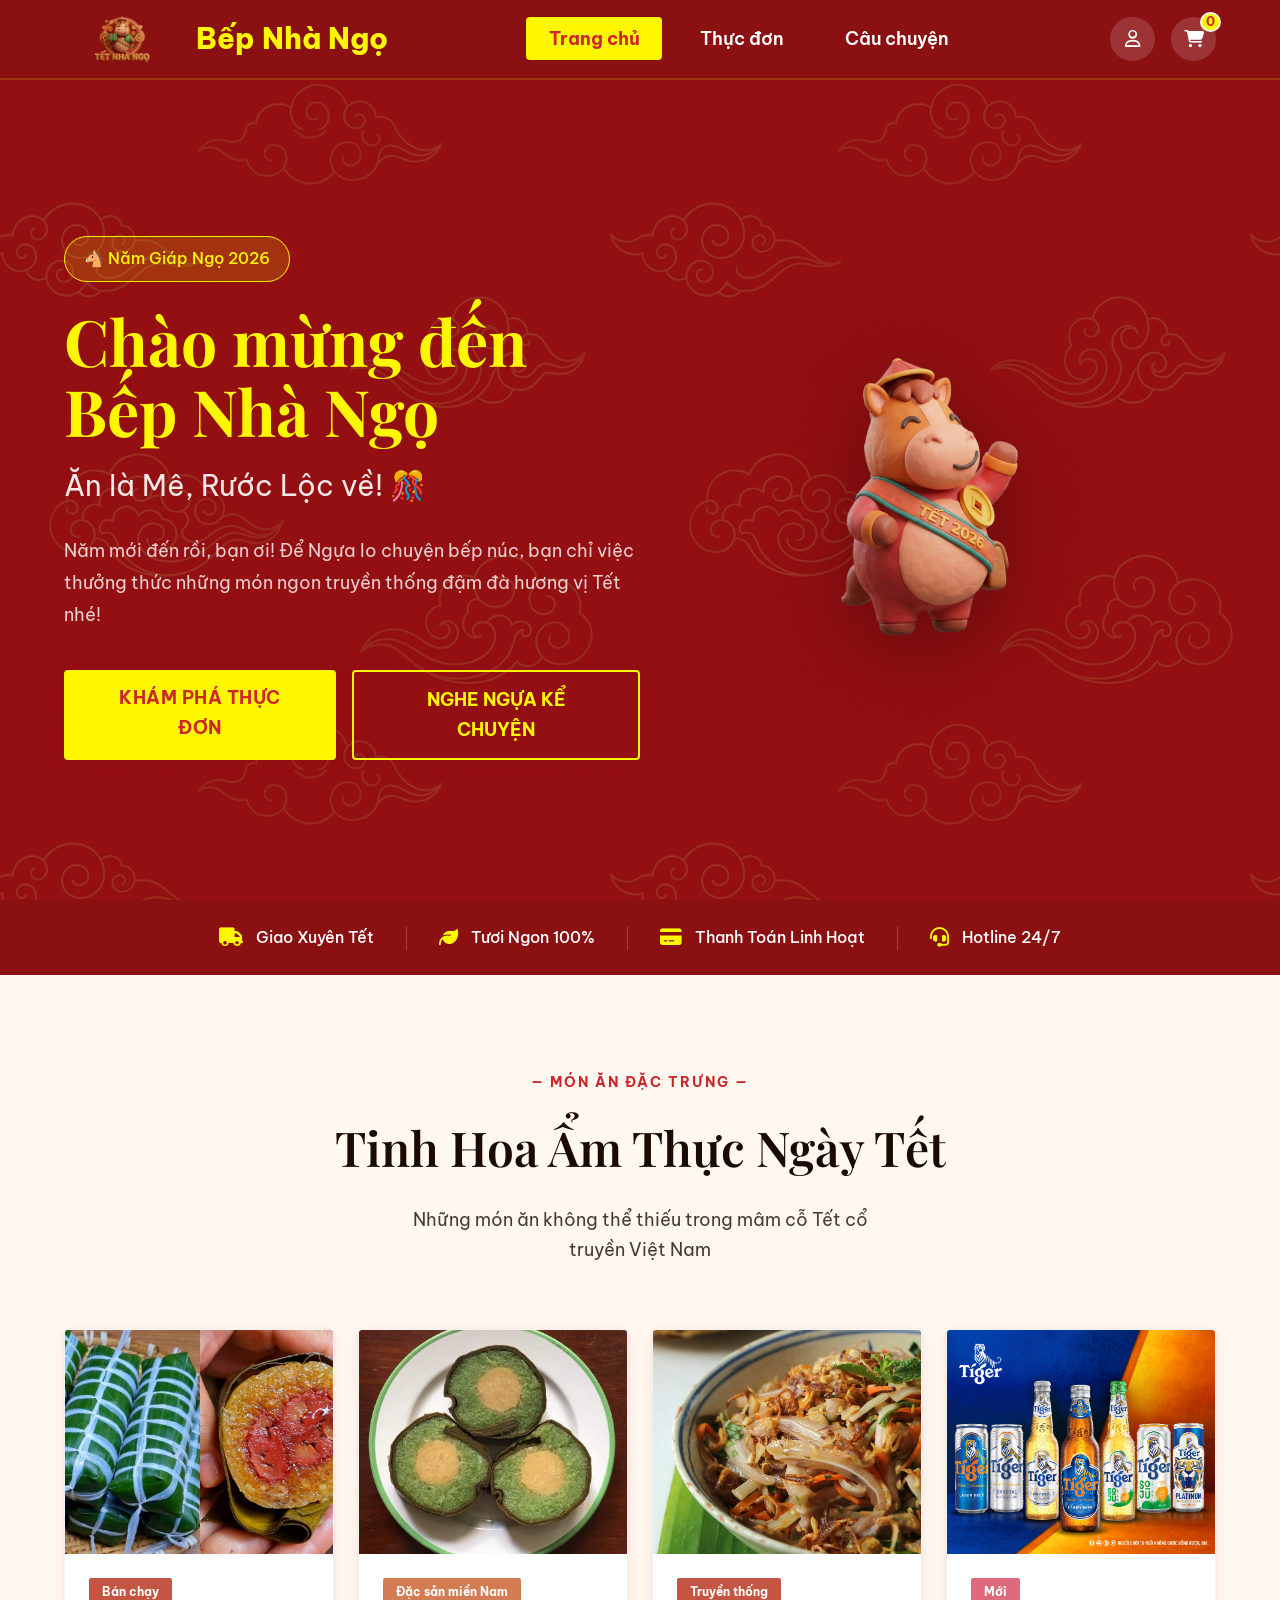
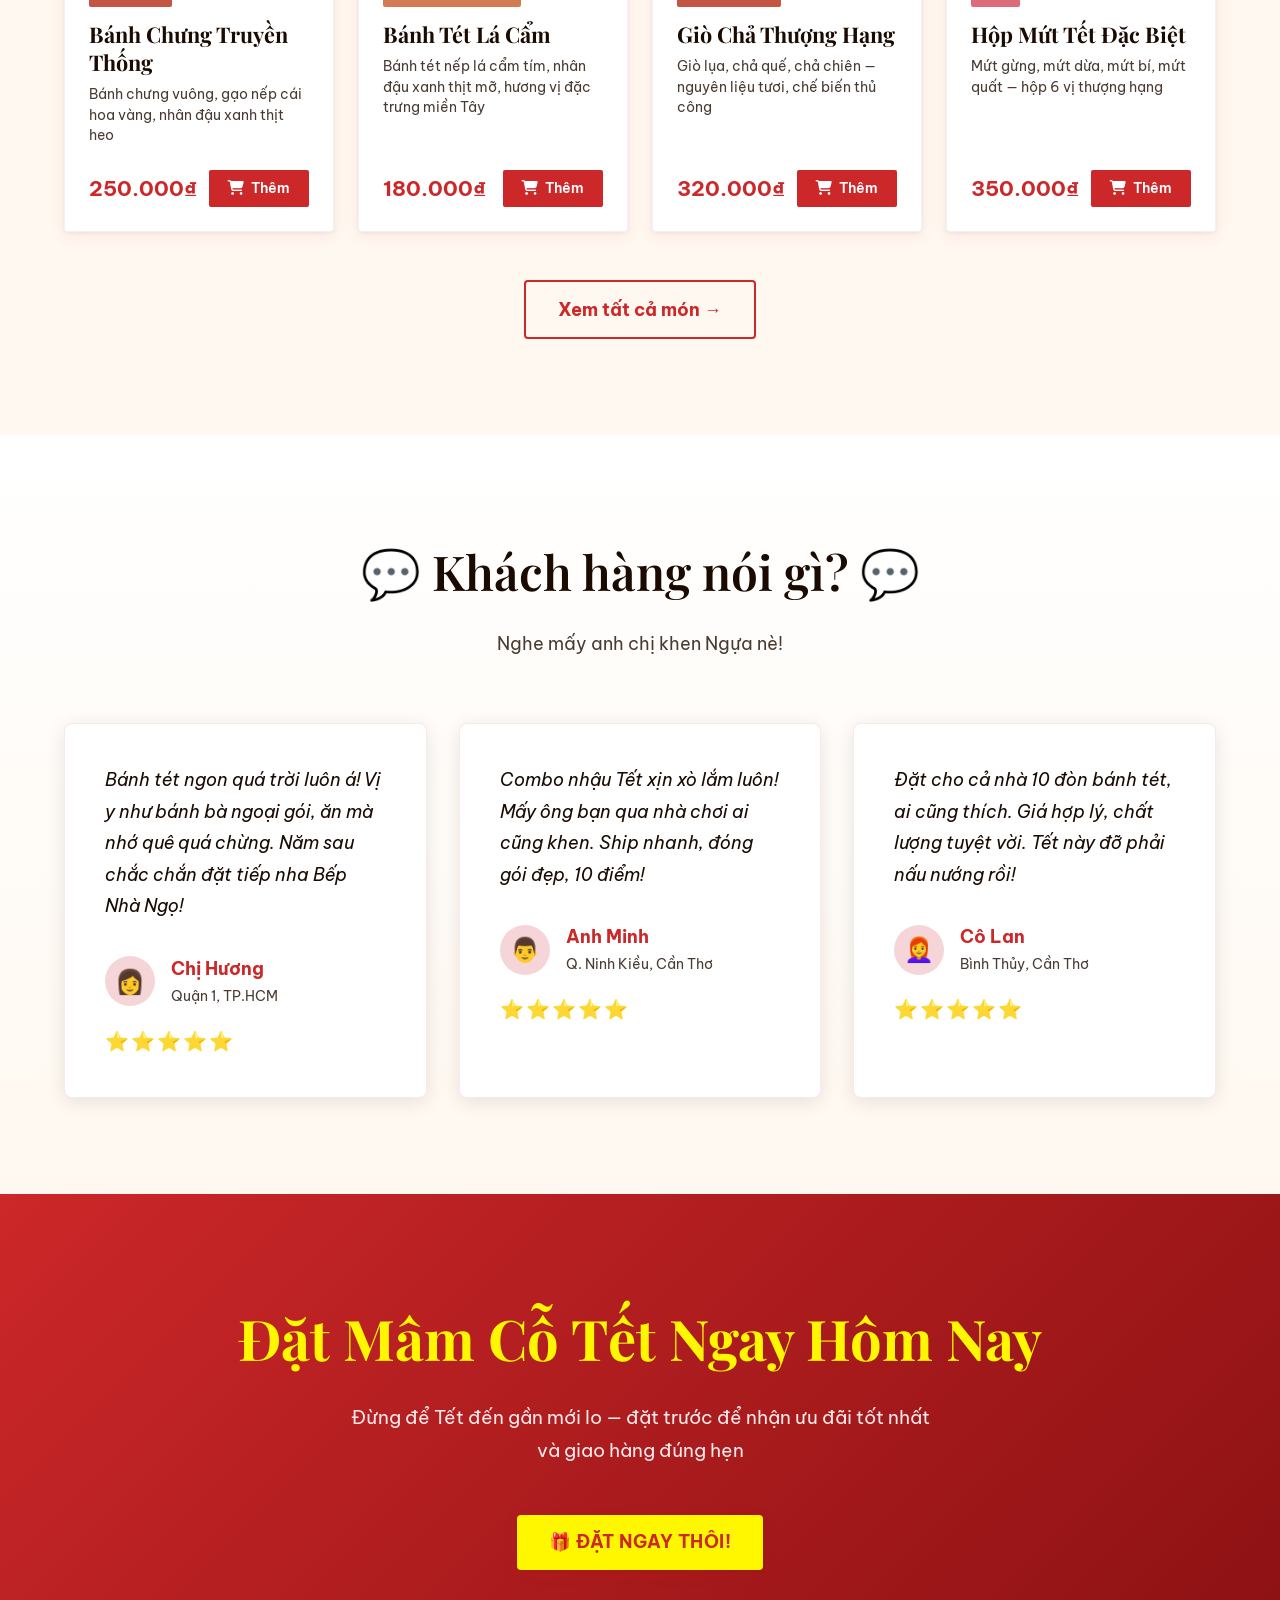
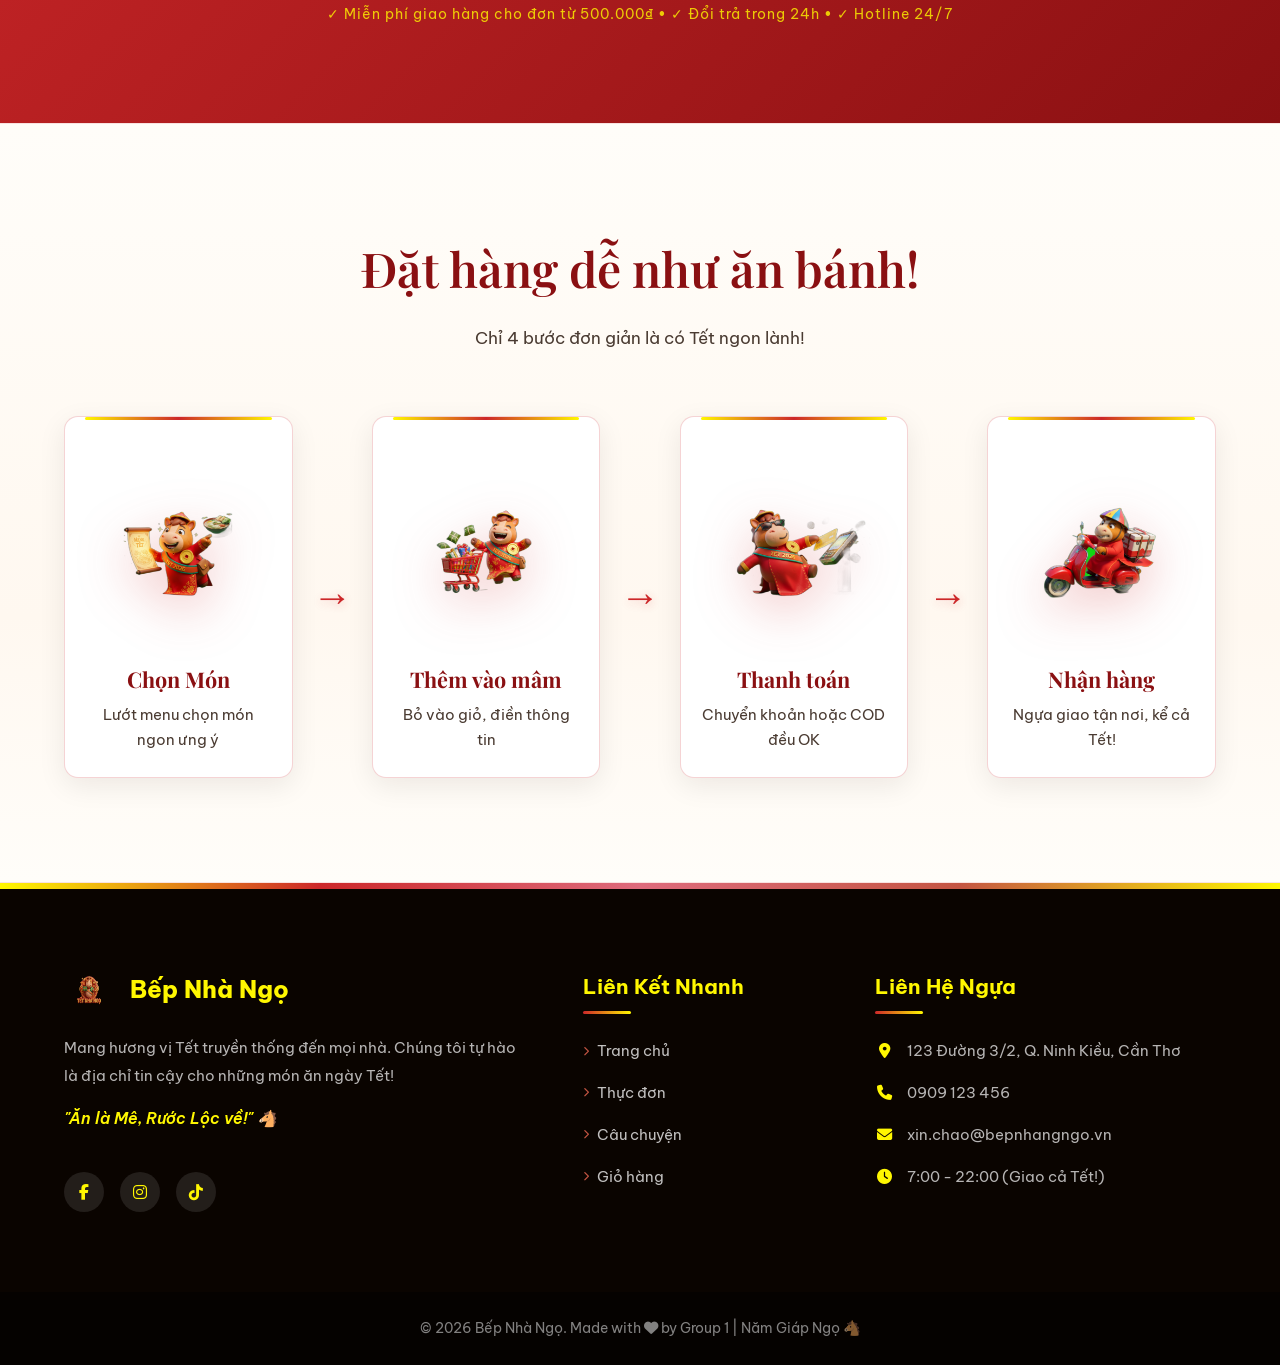
==== commit 729a6c88: "refactor: nâng cấp trang đăng nhập, xóa search header, thống nhất layout == TRANG ĐĂNG NHẬP (login.h" ====
--- a/index.html
+++ b/index.html
@@ -252,29 +252,33 @@
             </div>
             <div class="steps-row">
                 <div class="step">
-                    <div class="step-number">1</div>
-                    <div class="step-icon">👆</div>
+                    <div class="step-icon">
+                        <img src="assets/images/b1.png" alt="Chọn Món">
+                    </div>
                     <h3>Chọn Món</h3>
                     <p>Lướt menu chọn món ngon ưng ý</p>
                 </div>
                 <div class="step-arrow">→</div>
                 <div class="step">
-                    <div class="step-number">2</div>
-                    <div class="step-icon">🛒</div>
+                    <div class="step-icon">
+                        <img src="assets/images/b2.png" alt="Thêm vào mâm">
+                    </div>
                     <h3>Thêm vào mâm</h3>
                     <p>Bỏ vào giỏ, điền thông tin</p>
                 </div>
                 <div class="step-arrow">→</div>
                 <div class="step">
-                    <div class="step-number">3</div>
-                    <div class="step-icon">💳</div>
+                    <div class="step-icon">
+                        <img src="assets/images/b3.png" alt="Thanh toán">
+                    </div>
                     <h3>Thanh toán</h3>
                     <p>Chuyển khoản hoặc COD đều OK</p>
                 </div>
                 <div class="step-arrow">→</div>
                 <div class="step">
-                    <div class="step-number">4</div>
-                    <div class="step-icon">🚚</div>
+                    <div class="step-icon">
+                        <img src="assets/images/b4.png" alt="Nhận hàng">
+                    </div>
                     <h3>Nhận hàng</h3>
                     <p>Ngựa giao tận nơi, kể cả Tết!</p>
                 </div>
--- a/assets/css/style.css
+++ b/assets/css/style.css
@@ -194,6 +194,12 @@
     position: relative;          /* Để badge nằm góc phải trên */
 }
 
+.cart-button {
+    display: flex;
+    align-items: center;
+    gap: 0.7rem;
+}
+
 /* Badge số lượng giỏ hàng — hình tròn nhỏ góc trên icon */
 .cart-badge {
     position: absolute;
@@ -210,6 +216,72 @@
     align-items: center;
     justify-content: center;
     border: 2px solid var(--cream);
+}
+
+/* Nút tài khoản khi đã đăng nhập hiển thị tên người dùng theo dạng pill */
+.icon-btn.logged-in {
+    width: auto;
+    padding: 0 1.2rem;
+    gap: 0.5rem;
+    border-radius: var(--radius-full);
+    border: 1px solid rgba(255, 255, 255, 0.25);
+}
+
+.user-name-span {
+    font-family: 'Be Vietnam Pro', sans-serif;
+    font-weight: 600;
+    font-size: 0.95rem;
+    white-space: nowrap;
+}
+
+.app-toast {
+    position: fixed;
+    bottom: 5rem;
+    right: 1rem;
+    background: linear-gradient(135deg, #16a34a, #10b981);
+    color: var(--white);
+    padding: 0.92rem 1.1rem;
+    border-radius: var(--radius-lg);
+    border: 1px solid rgba(255, 255, 255, 0.35);
+    box-shadow: 0 14px 30px rgba(12, 92, 54, 0.3);
+    opacity: 0;
+    transform: translateY(24px) scale(0.96);
+    pointer-events: none;
+    transition: opacity 0.35s ease, transform 0.35s ease, filter 0.35s ease;
+    z-index: 1500;
+    max-width: min(86vw, 340px);
+    backdrop-filter: blur(4px);
+}
+
+.app-toast.show {
+    opacity: 1;
+    transform: translateY(0) scale(1);
+    filter: saturate(1.06);
+}
+
+.back-to-top {
+    position: fixed;
+    right: 1.2rem;
+    bottom: 1.2rem;
+    width: 2.9rem;
+    height: 2.9rem;
+    border-radius: var(--radius-full);
+    border: none;
+    background: linear-gradient(135deg, var(--red-tet), var(--coral));
+    color: var(--white);
+    font-size: 1.05rem;
+    box-shadow: var(--shadow-clay-hover);
+    opacity: 0;
+    transform: translateY(10px);
+    pointer-events: none;
+    transition: all 0.3s ease;
+    z-index: 1300;
+}
+
+.back-to-top.show {
+    opacity: 1;
+    transform: translateY(0);
+    pointer-events: auto;
 }
 
 /* Tiêu đề lớn - có 2 emoji trang trí 2 bên (tuỳ chọn) */
@@ -525,6 +597,7 @@
         display: none;
     }
 
+
     .section-title {
         font-size: 1.8rem;
     }
@@ -558,6 +631,16 @@
    Icon nhỏ hơn, sản phẩm 1 cột
    ========================================== */
 @media (max-width: 480px) {
+    .cart-button {
+        gap: 0.45rem;
+    }
+
+
+    .app-toast {
+        right: 0.7rem;
+        bottom: 4.7rem;
+    }
+
     .icon-btn {
         width: 2.4rem;
         height: 2.4rem;
--- a/assets/css/index.css
+++ b/assets/css/index.css
@@ -499,7 +499,6 @@
     background-image: linear-gradient(180deg, var(--white) 0%, var(--cream) 100%);
 }
 
-/* Lưới tự co giãn - tối thiểu 320px/thẻ */
 .testimonial-grid {
     display: grid;
     grid-template-columns: repeat(auto-fit, minmax(320px, 1fr));
@@ -670,38 +669,31 @@
 
 /* Số bước - hình tròn vàng góc trên, đè lên icon */
 .step-number {
-    position: absolute;
-    top: 0;
-    left: 50%;
-    transform: translate(-50%, -50%);
-    width: 42px;
-    height: 42px;
-    background: linear-gradient(135deg, var(--gold), #ffe486);
-    color: var(--red-dark);
-    border-radius: 50%;
-    display: flex;
-    align-items: center;
-    justify-content: center;
-    font-family: 'Be Vietnam Pro', sans-serif;
-    font-weight: 800;
-    font-size: 1rem;
-    border: 2px solid var(--white);
-    box-shadow: 0 6px 14px rgba(0, 0, 0, 0.12);
+    display: none;
 }
 
 /* Ô icon tròn 80px - nền trắng, bóng nhẹ, viền đỏ nhạt */
 .step-icon {
-    width: 78px;
-    height: 78px;
-    background: linear-gradient(135deg, #fff9e6, #fff2ba);
-    border-radius: var(--radius-full);
+    width: 100%;
+    height: 180px;
     display: flex;
     align-items: center;
     justify-content: center;
-    font-size: 2.1rem;
-    margin: 0 auto 1.25rem;
-    box-shadow: 0 8px 20px rgba(255, 247, 0, 0.28);
-    border: 2px solid rgba(204, 39, 41, 0.16);
+    margin: 0 auto 1.5rem;
+    position: relative;
+    z-index: 2;
+}
+
+.step-icon img {
+    width: 200px;
+    height: 180px;
+    object-fit: contain;
+    filter: drop-shadow(0 15px 25px rgba(204, 39, 41, 0.25));
+    transition: transform 0.4s cubic-bezier(0.175, 0.885, 0.32, 1.275);
+}
+
+.step:hover .step-icon img {
+    transform: scale(1.15) translateY(-10px);
 }
 
 /* Tên bước - chữ đỏ, font Be Vietnam Pro */
@@ -725,10 +717,17 @@
     display: flex;
     align-items: center;
     justify-content: center;
-    width: 38px;
-    color: rgba(138, 16, 18, 0.5);
-    font-size: 1.7rem;
-    font-weight: 700;
+    width: 50px;
+    color: var(--red-tet);
+    font-size: 2.5rem;
+    font-weight: 900;
+    text-shadow: 0 2px 10px rgba(204, 39, 41, 0.3);
+    animation: arrowBounce 1.5s infinite;
+}
+
+@keyframes arrowBounce {
+    0%, 100% { transform: translateX(0); opacity: 0.6; }
+    50% { transform: translateX(10px); opacity: 1; }
 }
 
 /* 10. FOOTER TRANG CHỦ - Ghi đè layout footer
@@ -885,6 +884,7 @@
     .footer-content {
         grid-template-columns: 1fr 1fr;
     }
+
 }
 
 /* Mobile: ẩn nav, USP 2 cột */
@@ -919,4 +919,5 @@
         grid-template-columns: 1fr;
         gap: 2rem;
     }
+
 }
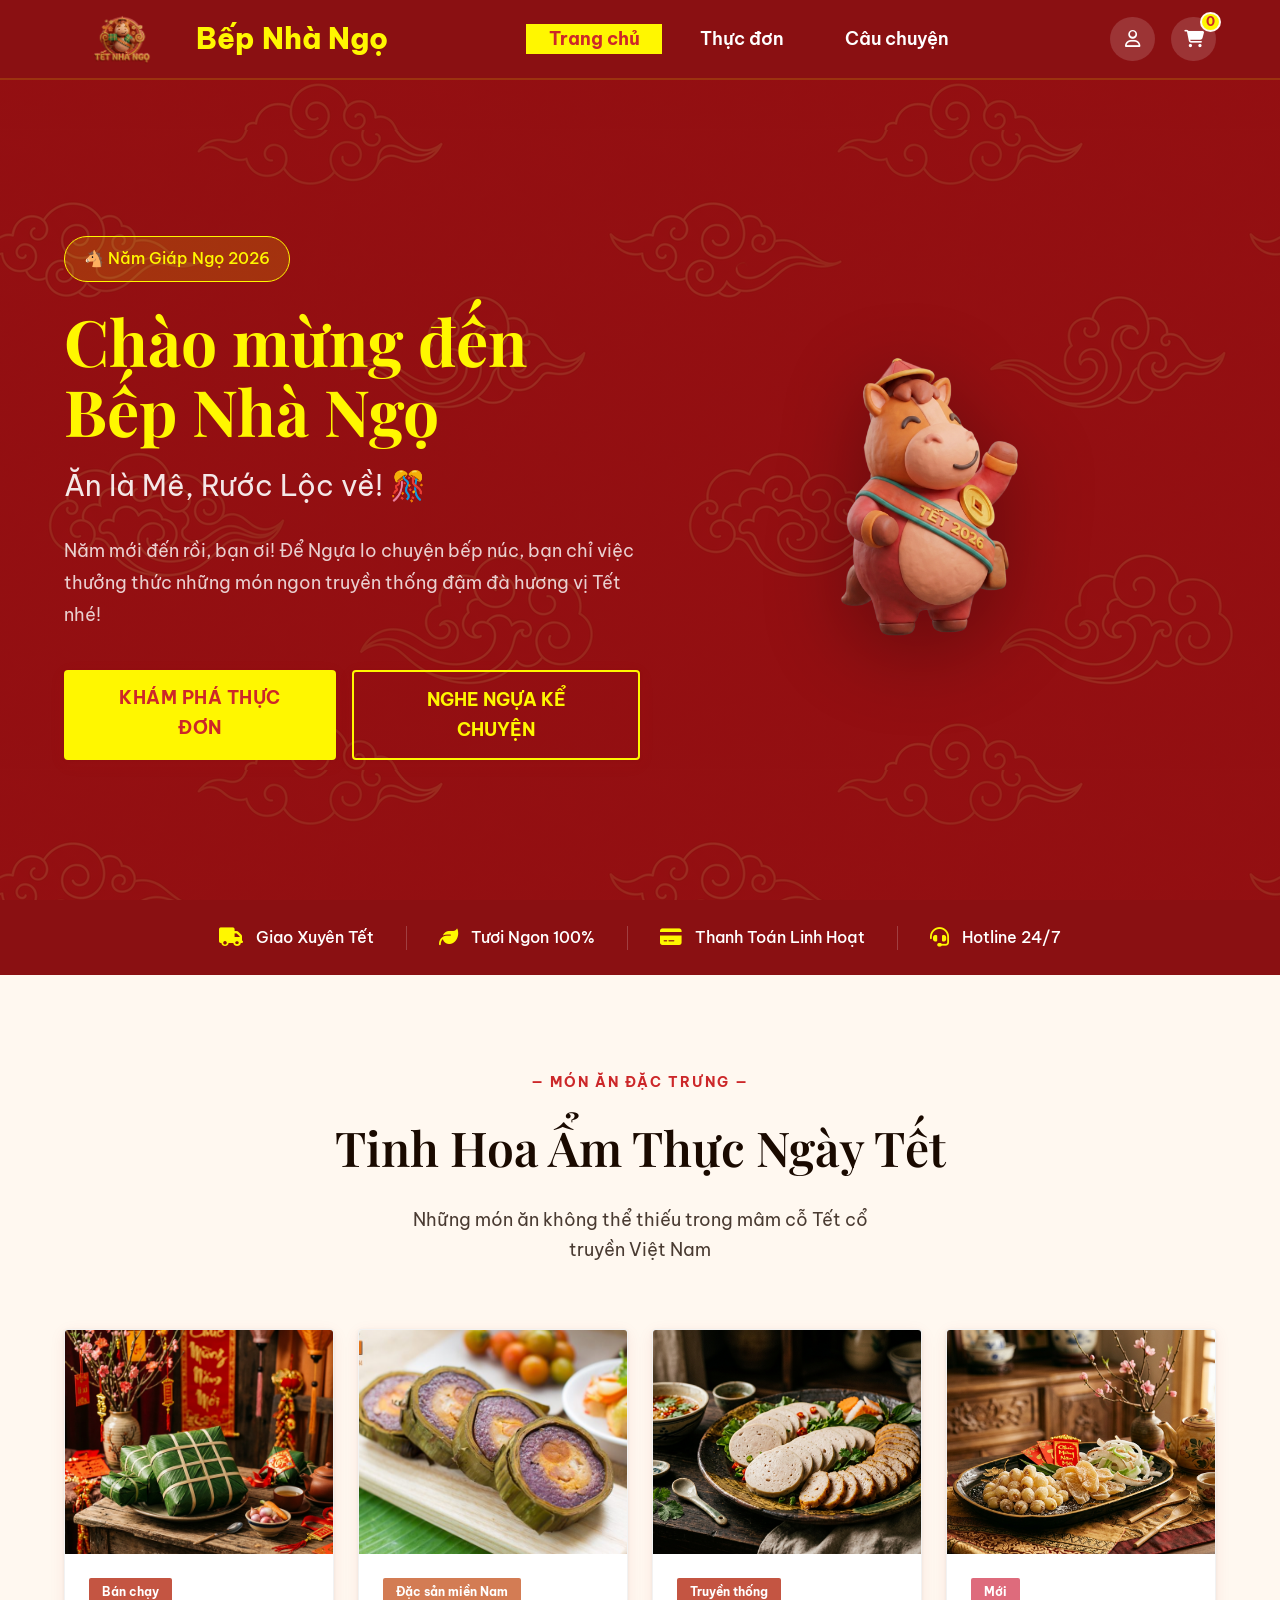
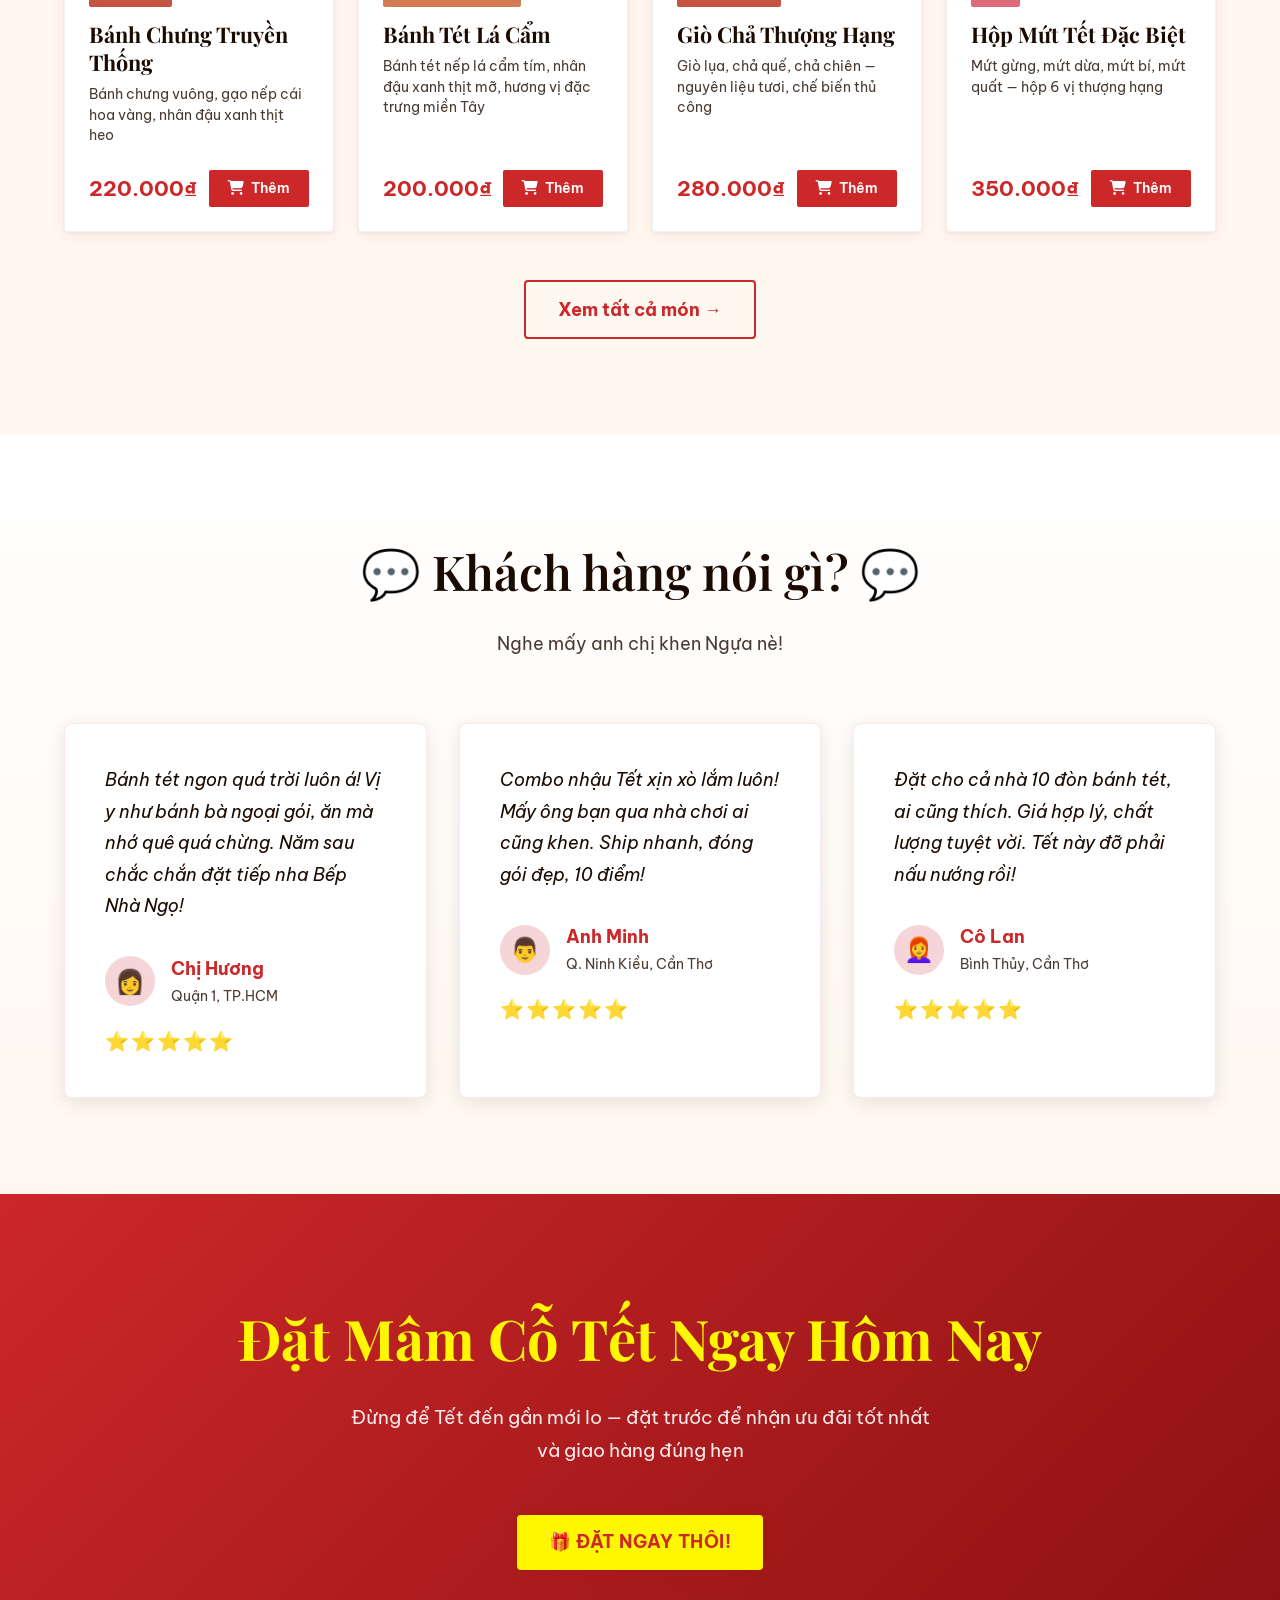
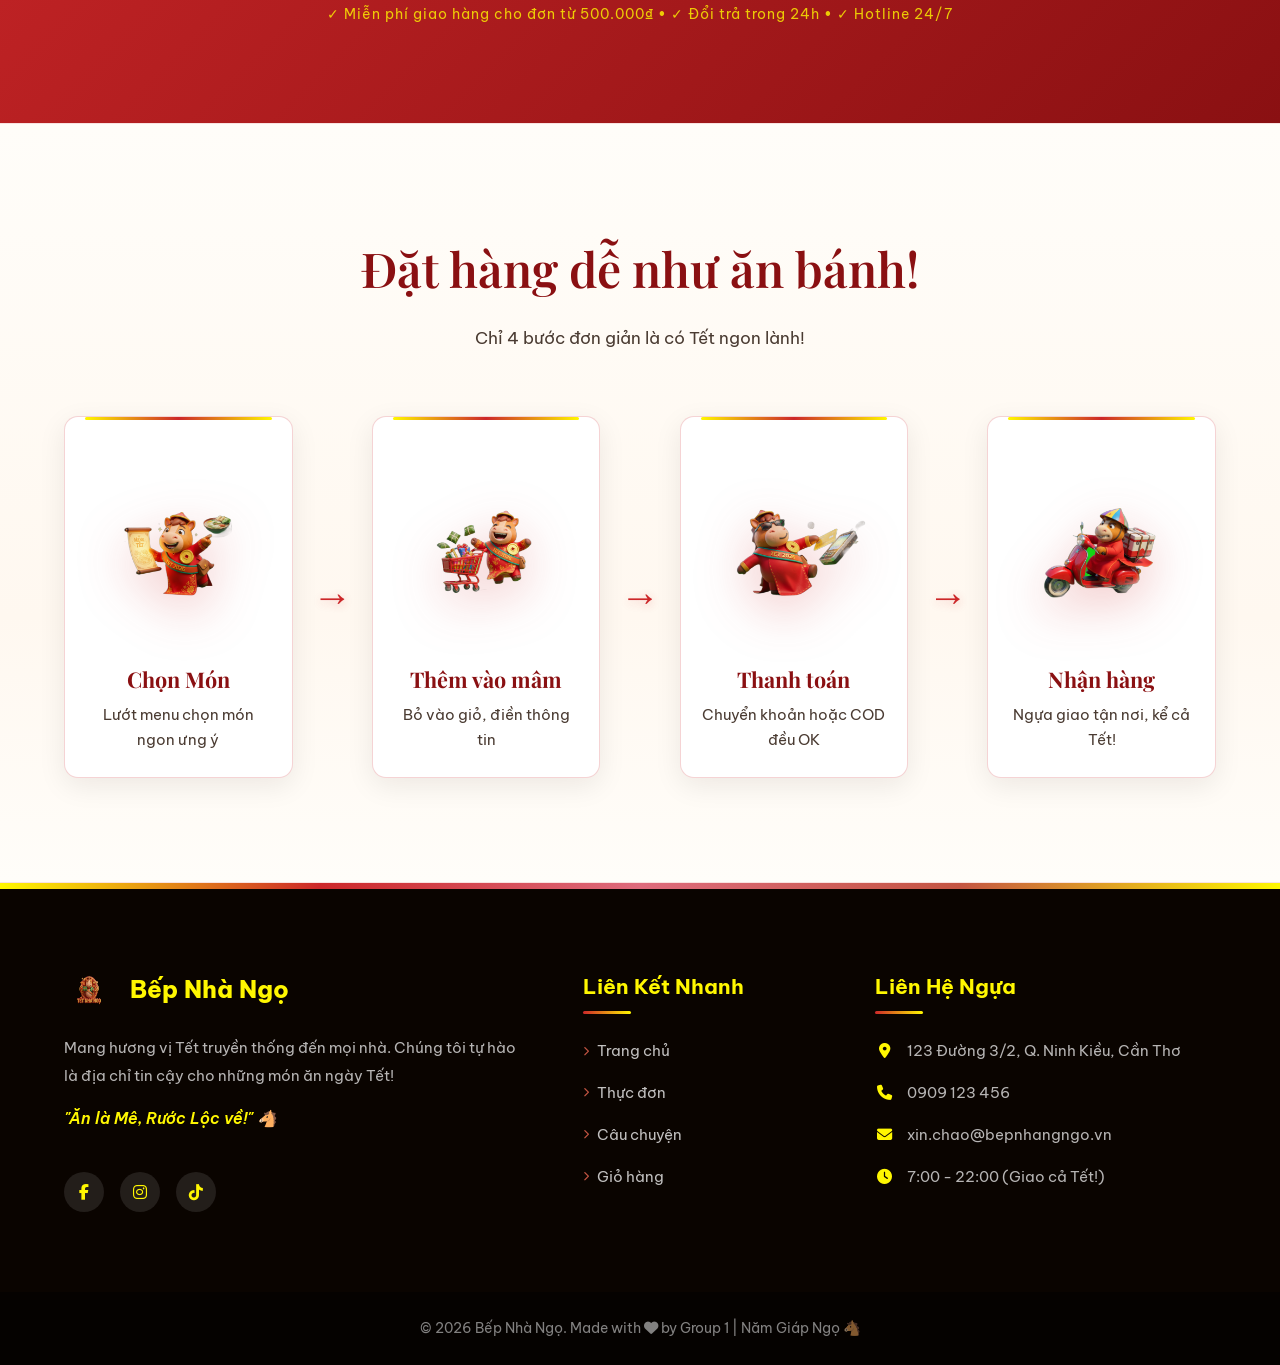
==== commit 8aa1f6cd: "feat: responsive hoàn chỉnh cho story, menu, header, footer + hamburger menu mobile - Story: 5 break" ====
--- a/index.html
+++ b/index.html
@@ -19,7 +19,7 @@
         rel="stylesheet">
 
     <!-- Favicon - icon nhỏ hiển thị trên tab trình duyệt -->
-    <link rel="icon" type="image/png" href="assets/images/logo.png">
+    <link rel="icon" type="image/png" href="assets/images/ui/logo.png">
 
     <!-- Font Awesome - thư viện icon (giỏ hàng, tìm kiếm, mạng xã hội...) -->
     <link rel="stylesheet" href="https://cdnjs.cloudflare.com/ajax/libs/font-awesome/6.5.1/css/all.min.css">
@@ -63,8 +63,8 @@
 
             <!-- Hình mascot Ngựa — nếu ảnh chính lỗi thì dùng ảnh dự phòng -->
             <div class="hero-image">
-                <img src="assets/images/hero-mascot.png" alt="Ngựa Mascot - Bếp Nhà Ngọ"
-                    onerror="this.src='assets/images/mascot-fallback.png'">
+                <img src="assets/images/mascots/hero-mascot.png" alt="Ngựa Mascot - Bếp Nhà Ngọ"
+                    onerror="this.src='assets/images/mascots/mascot-fallback.png'">
             </div>
         </section>
 
@@ -107,7 +107,7 @@
                 <!-- Sản phẩm 1: Bánh Chưng -->
                 <article class="product-card card">
                     <div class="card-img">
-                        <img src="assets/images/product-banh-tet-chuoi-1.jpg" alt="Bánh Chưng Truyền Thống">
+                        <img src="assets/images/products/product-banh-tet-chuoi-1.jpg" alt="Bánh Chưng Truyền Thống">
                     </div>
                     <div class="card-body">
                         <span class="card-tag hot">Bán chạy</span>
@@ -123,7 +123,7 @@
                 <!-- Sản phẩm 2: Bánh Tét -->
                 <article class="product-card card">
                     <div class="card-img">
-                        <img src="assets/images/product-banh-tet-dau-1.jpg" alt="Bánh Tét Lá Cẩm">
+                        <img src="assets/images/products/product-banh-tet-dau-1.jpg" alt="Bánh Tét Lá Cẩm">
                     </div>
                     <div class="card-body">
                         <span class="card-tag special">Đặc sản miền Nam</span>
@@ -140,7 +140,7 @@
                 <!-- Sản phẩm 3: Giò Chả -->
                 <article class="product-card card">
                     <div class="card-img">
-                        <img src="assets/images/product-combo-nhau.jpg"
+                        <img src="assets/images/products/product-combo-nhau.jpg"
                             alt="Giò Chả Thượng Hạng">
                     </div>
                     <div class="card-body">
@@ -157,7 +157,7 @@
                 <!-- Sản phẩm 4: Mứt Tết -->
                 <article class="product-card card">
                     <div class="card-img">
-                        <img src="assets/images/product-bia-cao-cap.jpg" alt="Hộp Mứt Tết Đặc Biệt">
+                        <img src="assets/images/products/product-bia-cao-cap.jpg" alt="Hộp Mứt Tết Đặc Biệt">
                     </div>
                     <div class="card-body">
                         <span class="card-tag new">Mới</span>
@@ -253,7 +253,7 @@
             <div class="steps-row">
                 <div class="step">
                     <div class="step-icon">
-                        <img src="assets/images/b1.png" alt="Chọn Món">
+                        <img src="assets/images/mascots/b1.png" alt="Chọn Món">
                     </div>
                     <h3>Chọn Món</h3>
                     <p>Lướt menu chọn món ngon ưng ý</p>
@@ -261,7 +261,7 @@
                 <div class="step-arrow">→</div>
                 <div class="step">
                     <div class="step-icon">
-                        <img src="assets/images/b2.png" alt="Thêm vào mâm">
+                        <img src="assets/images/mascots/b2.png" alt="Thêm vào mâm">
                     </div>
                     <h3>Thêm vào mâm</h3>
                     <p>Bỏ vào giỏ, điền thông tin</p>
@@ -269,7 +269,7 @@
                 <div class="step-arrow">→</div>
                 <div class="step">
                     <div class="step-icon">
-                        <img src="assets/images/b3.png" alt="Thanh toán">
+                        <img src="assets/images/mascots/b3.png" alt="Thanh toán">
                     </div>
                     <h3>Thanh toán</h3>
                     <p>Chuyển khoản hoặc COD đều OK</p>
@@ -277,7 +277,7 @@
                 <div class="step-arrow">→</div>
                 <div class="step">
                     <div class="step-icon">
-                        <img src="assets/images/b4.png" alt="Nhận hàng">
+                        <img src="assets/images/mascots/b4.png" alt="Nhận hàng">
                     </div>
                     <h3>Nhận hàng</h3>
                     <p>Ngựa giao tận nơi, kể cả Tết!</p>
--- a/assets/css/style.css
+++ b/assets/css/style.css
@@ -115,6 +115,8 @@
     background: var(--red-tet);
     border-bottom: 2px solid rgba(255, 247, 0, 0.15);
     transition: all 0.3s ease;
+    flex-wrap: nowrap;
+    gap: 0.5rem;
 }
 
 /* Header khi cuộn xuống — thêm bóng đổ cho rõ hơn */
@@ -124,10 +126,15 @@
 }
 
 /* --- Logo: ảnh + tên thương hiệu cạnh nhau --- */
+.logo {
+    flex-shrink: 0;
+}
+
 .logo a {
     display: flex;
     align-items: center;
     gap: 0.6rem;
+    white-space: nowrap;
 }
 
 /* Ảnh logo - chiều cao cố định, bo góc nhẹ */
@@ -142,6 +149,27 @@
     font-size: 1.8rem;
     font-weight: 800;
     color: var(--gold);
+    white-space: nowrap;
+}
+
+/* Nav links container */
+.nav-links {
+    flex: 1;
+    min-width: 0;
+    overflow: hidden;
+}
+
+.nav-links ul {
+    display: flex;
+    align-items: center;
+    justify-content: center;
+    gap: 0.25rem;
+    flex-wrap: nowrap;
+}
+
+/* Cart button group — không co lại */
+.cart-button {
+    flex-shrink: 0;
 }
 
 /* Mỗi link điều hướng - bo góc tròn, hover lên trên 2px */
@@ -155,6 +183,7 @@
     color: var(--white);
     transition: all 0.3s ease;
     position: relative;
+    white-space: nowrap;
 }
 
 /* Hover: nền trắng mờ, bay lên 2px */
@@ -581,22 +610,171 @@
 }
 
 /* ==========================================
-   RESPONSIVE: Tablet (≤768px)
-   Ẩn nav, thu gọn header & footer 1 cột
+   HAMBURGER BUTTON — Ẩn trên desktop, hiện khi ≤900px
+   ========================================== */
+.icon-btn.hamburger-btn {
+    display: none;
+    background: rgba(255, 255, 255, 0.15);
+}
+
+/* ==========================================
+   MOBILE NAV — Menu dropdown khi bấm hamburger
+   ========================================== */
+.mobile-nav {
+    display: none;
+    position: absolute;
+    top: 100%;
+    left: 0;
+    right: 0;
+    background: var(--red-dark);
+    flex-direction: column;
+    padding: 0.5rem 0;
+    box-shadow: 0 8px 24px rgba(0, 0, 0, 0.3);
+    z-index: 99;
+    transform: translateY(-10px);
+    opacity: 0;
+    pointer-events: none;
+    transition: transform 0.3s ease, opacity 0.3s ease;
+}
+
+/* Khi mở: trượt xuống + hiện ra */
+.mobile-nav.open {
+    display: flex;
+    transform: translateY(0);
+    opacity: 1;
+    pointer-events: all;
+}
+
+.mobile-nav-link {
+    display: block;
+    padding: 0.9rem 1.8rem;
+    color: var(--white);
+    font-family: 'Be Vietnam Pro', sans-serif;
+    font-size: 1rem;
+    font-weight: 600;
+    text-decoration: none;
+    transition: background 0.2s ease;
+    border-bottom: 1px solid rgba(255, 255, 255, 0.08);
+}
+
+.mobile-nav-link:last-child {
+    border-bottom: none;
+}
+
+.mobile-nav-link:hover {
+    background: rgba(255, 255, 255, 0.1);
+}
+
+.mobile-nav-link.active {
+    background: var(--red-tet);
+    color: var(--gold);
+}
+
+.mobile-nav-divider {
+    height: 1px;
+    background: rgba(255, 255, 255, 0.15);
+    margin: 0.3rem 1.2rem;
+}
+
+.mobile-cart-badge {
+    display: inline-flex;
+    align-items: center;
+    justify-content: center;
+    background: var(--gold);
+    color: var(--red-dark);
+    font-size: 0.7rem;
+    font-weight: 700;
+    min-width: 1.2rem;
+    height: 1.2rem;
+    border-radius: var(--radius-full);
+    margin-left: 0.4rem;
+}
+
+/* ==========================================
+   RESPONSIVE: Tablet ngang (≤992px)
+   Nav link nhỏ hơn, logo gọn, footer vẫn 3 cột
+   ========================================== */
+@media (max-width: 992px) {
+    .header {
+        padding: 0.1rem 4%;
+    }
+
+    .logo img {
+        height: 3.8rem;
+    }
+
+    .logo-text {
+        font-size: 1.5rem;
+    }
+
+    .nav-link {
+        font-size: 0.9rem;
+        padding: 0.5rem 1rem;
+    }
+
+    .icon-btn {
+        width: 2.5rem;
+        height: 2.5rem;
+        font-size: 0.9rem;
+    }
+
+    .section-title {
+        font-size: 2.2rem;
+    }
+
+    .footer-content {
+        gap: 2rem;
+        padding: 3rem 5% 2rem;
+    }
+}
+
+/* ==========================================
+   Nav ẩn sớm tại 900px — tránh vùng chữ bị ép xuống dòng
+   ========================================== */
+@media (max-width: 900px) {
+    .nav-links {
+        display: none;
+    }
+    .icon-btn.hamburger-btn {
+        display: flex;
+    }
+    .desktop-only {
+        display: none !important;
+    }
+}
+
+/* ==========================================
+   RESPONSIVE: Tablet dọc (≤768px)
+   Header compact, footer 1 cột
    ========================================== */
 @media (max-width: 768px) {
     .header {
-        padding: 0.8rem 4%;
+        padding: 0.6rem 4%;
+    }
+
+    .logo img {
+        height: 3.2rem;
     }
 
     .logo-text {
         font-size: 1.3rem;
     }
 
-    .nav {
-        display: none;
-    }
-
+    .icon-btn {
+        width: 2.4rem;
+        height: 2.4rem;
+        font-size: 0.88rem;
+    }
+
+    .cart-button {
+        gap: 0.5rem;
+    }
+
+    .cart-badge {
+        font-size: 0.6rem;
+        min-width: 1.1rem;
+        height: 1.1rem;
+    }
 
     .section-title {
         font-size: 1.8rem;
@@ -607,9 +785,16 @@
         display: none;
     }
 
+    .section-desc {
+        font-size: 1rem;
+    }
+
+    /* Footer: 1 cột, căn giữa */
     .footer-content {
         grid-template-columns: 1fr;
         text-align: center;
+        gap: 2rem;
+        padding: 2.5rem 5% 1.5rem;
     }
 
     .footer-title::after {
@@ -617,6 +802,10 @@
         transform: translateX(-50%);
     }
 
+    .footer-brand {
+        justify-content: center;
+    }
+
     .social {
         justify-content: center;
     }
@@ -624,31 +813,233 @@
     .contact li {
         justify-content: center;
     }
+
+    .footer-links a {
+        justify-content: center;
+    }
+
+    .footer-text {
+        font-size: 0.9rem;
+    }
+
+    .footer-brand-text {
+        font-size: 1.2rem;
+    }
+
+    .footer-title {
+        font-size: 1.1rem;
+    }
+
+    .footerbottom {
+        font-size: 0.82rem;
+        padding: 1rem 4%;
+    }
+
+    /* Nút bấm chỉnh cho vừa */
+    .btn-primary {
+        padding: 0.85rem 1.8rem;
+        font-size: 1rem;
+    }
+
+    .btn-secondary {
+        padding: 0.7rem 1.5rem;
+        font-size: 0.95rem;
+    }
 }
 
 /* ==========================================
-   RESPONSIVE: Mobile nhỏ (≤480px)
-   Icon nhỏ hơn, sản phẩm 1 cột
+   RESPONSIVE: Mobile (≤480px)
+   Header siêu gọn, footer compact
    ========================================== */
 @media (max-width: 480px) {
+    .header {
+        padding: 0.5rem 3%;
+    }
+
+    .logo img {
+        height: 2.8rem;
+    }
+
+    .logo-text {
+        font-size: 1.1rem;
+    }
+
+    .logo a {
+        gap: 0.4rem;
+    }
+
     .cart-button {
-        gap: 0.45rem;
-    }
-
+        gap: 0.4rem;
+    }
+
+    .icon-btn {
+        width: 2.2rem;
+        height: 2.2rem;
+        font-size: 0.82rem;
+    }
+
+    .cart-badge {
+        font-size: 0.55rem;
+        min-width: 1rem;
+        height: 1rem;
+        top: -0.2rem;
+        right: -0.2rem;
+    }
+
+    .icon-btn.logged-in {
+        padding: 0 0.8rem;
+        gap: 0.3rem;
+    }
+
+    .user-name-span {
+        font-size: 0.8rem;
+    }
+
+    .section-title {
+        font-size: 1.5rem;
+        margin-bottom: 0.5rem;
+    }
+
+    .section-desc {
+        font-size: 0.9rem;
+    }
+
+    .btn-primary {
+        padding: 0.75rem 1.4rem;
+        font-size: 0.92rem;
+    }
+
+    .btn-secondary {
+        padding: 0.6rem 1.2rem;
+        font-size: 0.88rem;
+    }
+
+    /* Footer compact */
+    .footer-content {
+        padding: 2rem 4% 1.2rem;
+        gap: 1.8rem;
+    }
+
+    .footer-brand img {
+        width: 40px;
+        height: 40px;
+    }
+
+    .footer-brand-text {
+        font-size: 1.1rem;
+    }
+
+    .footer-text {
+        font-size: 0.85rem;
+        line-height: 1.7;
+    }
+
+    .footer-slogan {
+        font-size: 0.9rem;
+    }
+
+    .footer-title {
+        font-size: 1rem;
+        margin-bottom: 1rem;
+    }
+
+    .footer-links a,
+    .contact li {
+        font-size: 0.88rem;
+    }
+
+    .social a {
+        width: 2.3rem;
+        height: 2.3rem;
+        font-size: 0.88rem;
+    }
+
+    .footerbottom {
+        font-size: 0.75rem;
+        padding: 0.8rem 3%;
+    }
 
     .app-toast {
         right: 0.7rem;
         bottom: 4.7rem;
+        font-size: 0.88rem;
+        padding: 0.8rem 1rem;
+    }
+
+    .back-to-top {
+        width: 2.5rem;
+        height: 2.5rem;
+        font-size: 0.9rem;
+        right: 0.8rem;
+        bottom: 0.8rem;
+    }
+}
+
+/* ==========================================
+   RESPONSIVE: Mobile rất nhỏ (≤360px)
+   Mọi thứ thu gọn tối đa
+   ========================================== */
+@media (max-width: 360px) {
+    .header {
+        padding: 0.4rem 2.5%;
+    }
+
+    .logo img {
+        height: 2.4rem;
+    }
+
+    .logo-text {
+        font-size: 0.95rem;
     }
 
     .icon-btn {
-        width: 2.4rem;
-        height: 2.4rem;
-    }
-
-    /* Nút chính: nhỏ hơn cho vừa màn hình */
+        width: 2rem;
+        height: 2rem;
+        font-size: 0.75rem;
+    }
+
+    .cart-badge {
+        font-size: 0.5rem;
+        min-width: 0.9rem;
+        height: 0.9rem;
+    }
+
+    .section-title {
+        font-size: 1.3rem;
+    }
+
+    .footer-content {
+        padding: 1.5rem 3% 1rem;
+        gap: 1.5rem;
+    }
+
+    .footer-brand img {
+        width: 35px;
+        height: 35px;
+    }
+
+    .footer-brand-text {
+        font-size: 1rem;
+    }
+
+    .footer-text,
+    .footer-links a,
+    .contact li {
+        font-size: 0.82rem;
+    }
+
+    .social a {
+        width: 2rem;
+        height: 2rem;
+        font-size: 0.8rem;
+    }
+
+    .footerbottom {
+        font-size: 0.7rem;
+    }
+
     .btn-primary {
-        padding: 0.8rem 1.5rem;
-        font-size: 1rem;
-    }
-}
+        padding: 0.65rem 1.2rem;
+        font-size: 0.85rem;
+    }
+}
--- a/assets/css/index.css
+++ b/assets/css/index.css
@@ -178,12 +178,40 @@
     font-weight: 700;
 }
 
+/* Nút tài khoản khi đã đăng nhập - mở rộng, hiện tên người dùng */
+#userBtn.logged-in {
+    width: auto;
+    padding: 0 1rem;
+    background: rgba(255, 247, 0, 0.15);
+    border: 1px solid rgba(255, 247, 0, 0.5);
+    border-radius: var(--radius-full);
+    gap: 0.5rem;
+    font-size: 0.9rem;
+}
+
+#userBtn.logged-in:hover {
+    background: rgba(255, 247, 0, 0.25);
+    border-color: var(--gold);
+}
+
+/* Tên người dùng hiển thị cạnh icon */
+.user-name-span {
+    font-family: 'Be Vietnam Pro', sans-serif;
+    font-weight: 600;
+    font-size: 0.9rem;
+    color: var(--gold);
+    max-width: 120px;
+    overflow: hidden;
+    text-overflow: ellipsis;
+    white-space: nowrap;
+}
+
 /* 2. HERO - Phần giới thiệu lớn đầu trang
    Nền đỏ đậm với hình mây trang trí, chia 2 cột: text + hình mascot */
 .hero-section {
     position: relative;
     padding: 12rem 5% 6rem;
-    background: linear-gradient(rgba(138, 16, 18, 0.85), rgba(138, 16, 18, 0.85)), url('../images/pattern-clouds-outline.png') repeat center center;
+    background: linear-gradient(rgba(138, 16, 18, 0.85), rgba(138, 16, 18, 0.85)), url('../images/ui/pattern-clouds-outline.png') repeat center center;
     display: flex;
     align-items: center;
     justify-content: space-between;
